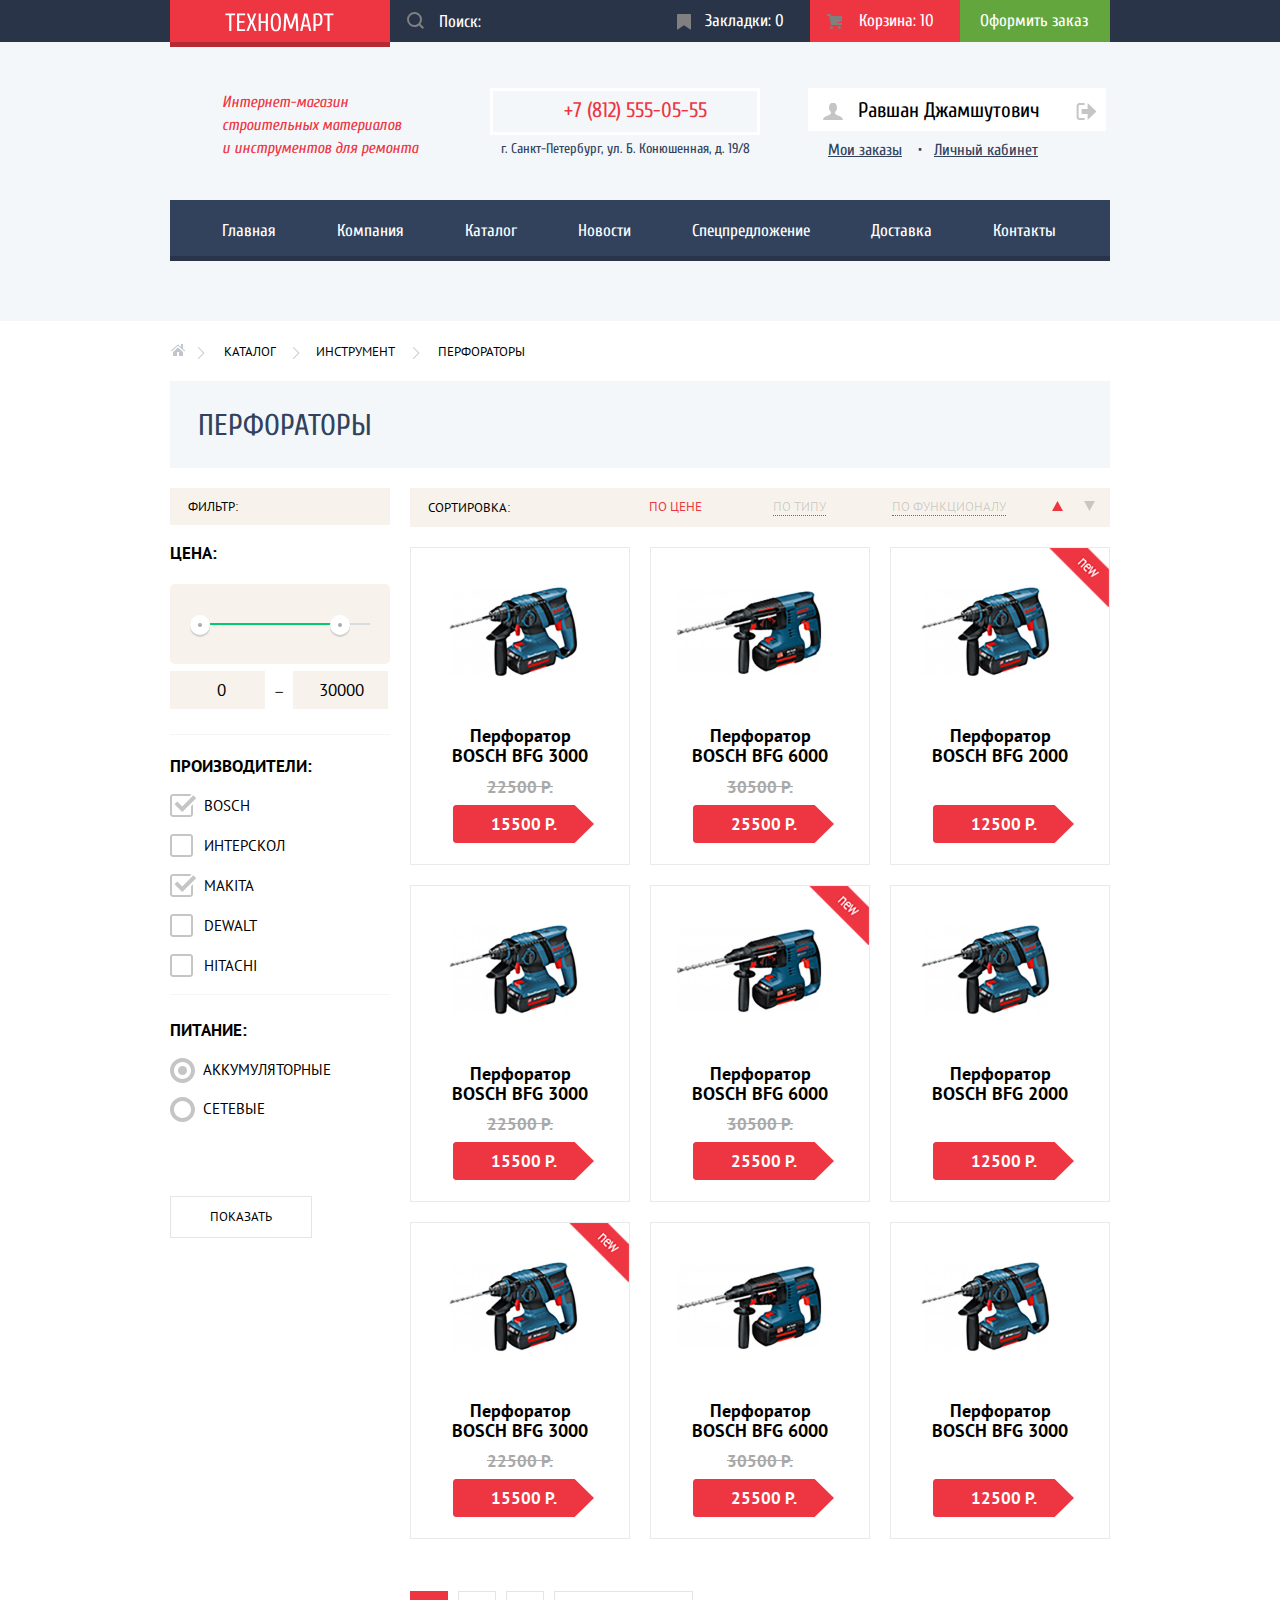
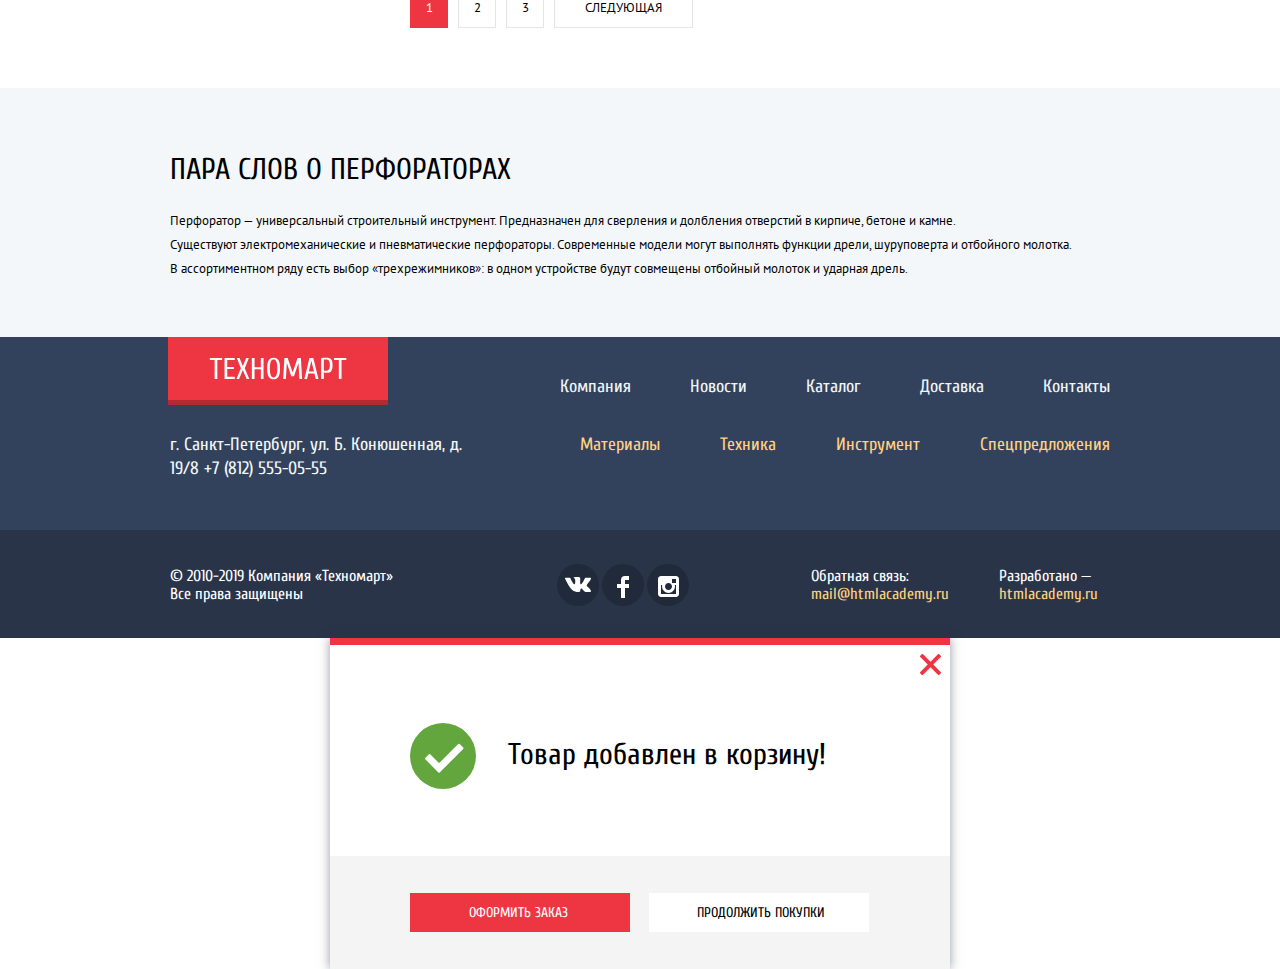
==== catalog.html @ 453bf3d9 "beautified pages" ====
<!DOCTYPE html>
<html lang="ru">
  <head>
    <meta charset="utf-8">
    <title>HTML Academy: Техномарт</title>
    <link href="https://fonts.googleapis.com/css?family=Cuprum:400,400i,700|PT+Sans:400,400i,700&display=swap&subset=cyrillic,cyrillic-ext" rel="stylesheet">
    <link href="css/normalize.css" rel="stylesheet">
    <link href="css/style.css" rel="stylesheet">
  </head>
  <body>
    <header>
      <nav class="page-header">
        <div class="header-menu">
          <div class="center header-menu-container">
            <a class="header-logo" href="#" aria-label="Логотип">
              <svg class="header-logo-svg" xmlns="http://www.w3.org/2000/svg" width="109" height="19">
                <path fill="#FFF" fill-rule="evenodd" d="M104.604 2.306v15.749h-2.136V2.306h-3.797V.557h9.73v1.749h-3.797zm-8.223 9.262a3.056 3.056 0 0 1-1.4 1.05c-.562.209-1.23.313-2.005.313-.364 0-.776-.025-1.234-.075a11.04 11.04 0 0 1-1.14-.175v5.374h-2.136V.806a10.751 10.751 0 0 1 1.816-.387c.609-.075 1.27-.113 1.982-.113.949 0 1.756.105 2.42.313.665.208 1.203.554 1.614 1.037.411.484.712 1.125.902 1.925.19.8.285 1.792.285 2.975 0 1.217-.091 2.233-.273 3.05-.182.817-.459 1.471-.831 1.962zm-1.21-7.262c-.119-.6-.305-1.075-.558-1.425a2.024 2.024 0 0 0-.961-.737c-.388-.142-.851-.213-1.388-.213h-1.662v9.25h1.662c.537 0 1-.071 1.388-.213.388-.141.708-.387.961-.737s.439-.825.558-1.425c.119-.6.178-1.35.178-2.25 0-.9-.059-1.65-.178-2.25zm-12.044 9.25H78.38l-1.067 4.499h-2.136L79.211.557h3.085l4.035 17.498h-2.136l-1.068-4.499zm-2.326-10.5h-.095l-1.969 8.75h4.034l-1.97-8.75zm-10.252 2h-.119l-3.441 10.749h-2.135L61.412 5.056h-.118l-.712 12.999h-2.136L59.395.557h2.61l3.869 11.999h.095L69.837.557h2.611l.949 17.498h-2.136l-.712-12.999zM54.601 16.43c-.443.684-.977 1.167-1.602 1.45-.625.283-1.341.425-2.147.425-.807 0-1.523-.142-2.148-.425-.626-.283-1.16-.766-1.602-1.45-.443-.683-.78-1.603-1.009-2.762-.229-1.158-.344-2.612-.344-4.362s.115-3.204.344-4.362c.229-1.158.566-2.079 1.009-2.763.442-.683.976-1.166 1.602-1.45.625-.283 1.341-.425 2.148-.425.806 0 1.522.142 2.147.425.625.284 1.159.767 1.602 1.45.443.684.779 1.605 1.009 2.763.229 1.158.344 2.612.344 4.362s-.115 3.204-.344 4.362c-.23 1.159-.566 2.079-1.009 2.762zM53.569 5.606c-.166-.966-.384-1.733-.653-2.3-.269-.566-.585-.958-.949-1.175a2.163 2.163 0 0 0-1.115-.325c-.38 0-.752.109-1.116.325-.364.217-.68.609-.949 1.175-.269.567-.487 1.334-.653 2.3-.166.967-.249 2.2-.249 3.7s.083 2.733.249 3.7c.166.966.384 1.733.653 2.299.269.567.585.959.949 1.175.364.217.736.325 1.116.325.379 0 .751-.108 1.115-.325.364-.216.68-.608.949-1.175.269-.566.487-1.333.653-2.299.166-.967.249-2.2.249-3.7s-.083-2.733-.249-3.7zm-12.804 4.45h-4.984v7.999h-2.135V.557h2.135v7.749h4.984V.557h2.136v17.498h-2.136v-7.999zm-11.272 7.999l-2.967-7.499-2.966 7.499h-2.136l3.56-8.999L21.78.557h2.136l2.61 6.999L29.137.557h2.136l-3.204 8.499 3.56 8.999h-2.136zM12.05.557h8.069v1.749h-5.933v5.75h5.221v1.75h-5.221v6.499h5.933v1.75H12.05V.557zM6.354 18.055H4.218V2.306H.421V.557h9.73v1.749H6.354v15.749z"/>
              </svg>
            </a>
            <form>
              <label class="search-icon">
              <input class="search-button" type="search" name="search" placeholder="Поиск:">
              </label>
              <input class="visually-hidden" type="submit" value="Найти">
            </form>
            <ul class="header-actions">
              <li class="favourites">
                <a class="favourites-title" href="#">Закладки: 0</a>
              </li>
              <li class="bin active-bin">
                <a class="bin-title" href="#">Корзина: 10</a>
              </li>
              <li class="order-link">
                <a class="order-link-title" href="#">Оформить заказ</a>
              </li>
            </ul>
          </div>
        </div>
        <div class="center contacts">
          <p class="intro-text">Интернет-магазин строительных материалов <br>и инструментов для ремонта</p>
          <p class="intro-address">
            <a class="intro-phone" href="tel:+78125550555">+7 (812) 555-05-55</a>г. Санкт-Петербург, ул. Б. Конюшенная, д. 19/8
          </p>
          <ul class="user-account in-account">
            <li>
              <a class="user-name" href="">Равшан Джамшутович</a>
            </li>
            <li class="my-data">
              <a class="my-orders" href="">Мои заказы</a>
              <span class="bullet">&#x2022;</span>
              <a class="my-account" href="">Личный кабинет</a>
            </li>
          </ul>
        </div>
        <ul class="main-nav center">
          <li class="main-link"><a class="main-link-a" href="index.html">Главная</a></li>
          <li class="main-link"><a class="main-link-a" href="">Компания</a></li>
          <li class="main-link"><a class="main-link-a" href="">Каталог</a></li>
          <li class="main-link"><a class="main-link-a" href="">Новости</a></li>
          <li class="main-link"><a class="main-link-a" href="">Спецпредложение</a></li>
          <li class="main-link"><a class="main-link-a" href="">Доставка</a></li>
          <li class="main-link"><a class="main-link-a" href="">Контакты</a></li>
        </ul>
      </nav>
    </header>
    <main>
      <div class="center">
        <ul class="breadcrumbs">
          <li class="home-page-link">
            <a class="visually-hidden" href="index.html">Home</a>
            <svg xmlns="http://www.w3.org/2000/svg" width="15" height="12" viewBox="0 0 15 12">
              <g fill="#C1C6CE">
                <path d="M3 8v4h4V8h2v4h4V8L8 3.516z"/>
                <path d="M14.831 6.365L13 4.751V0h-2v2.987L8.332.635c-.02-.017-.043-.023-.064-.037a.465.465 0 0 0-.08-.047.551.551 0 0 0-.095-.024C8.062.521 8.032.515 8 .515c-.031 0-.061.006-.092.012a.46.46 0 0 0-.095.025c-.028.011-.053.029-.08.046-.021.014-.045.02-.064.037l-6.498 5.73a.501.501 0 0 0 .33.875.497.497 0 0 0 .331-.125L8 1.677l6.169 5.438a.501.501 0 0 0 .662-.75z"/>
              </g>
            </svg>
          </li>
          <li class="catalog-page-link">
            <a class="breadcrumbs-item" href="">Каталог</a>
          </li>
          <li class="tools-page-link">
            <a class="breadcrumbs-item" href="#">Инструмент</a>
          </li>
          <li>
            <a class="breadcrumbs-item" href="#">Перфораторы</a>
          </li>
        </ul>
        <h1 class="catalog-header">Перфораторы</h1>
        <div class="catalog-page">
          <form class="filter-section">
            <h2 class="filter">Фильтр:</h2>
            <fieldset class="price-filter">
              <legend class="filter-title">Цена:</legend>
              <div class="range-controls">
                <div class="scale">
                  <div class="bar">
                    <div class="toggle toggle-min"></div>
                    <div class="toggle toggle-max"></div>
                  </div>
                </div>
              </div>
              <label class="visually-hidden" for="min-price">Минимальная цена</label>
              <input class="filter-min-price range-back" type="number" name="min-price" id="min-price" value="0">
              <span class="em-dash">&mdash;</span>
              <label class="visually-hidden" for="max-price">Максимальная цена</label>
              <input class="filter-max-price range-back" type="number" name="max-price" id="max-price" value="30000">
            </fieldset>
            <fieldset class="producers">
              <legend class="filter-title">Производители:</legend>
              <p>
                <input class="check-box" type="checkbox" name="Bosch" id="filter-Bosch" checked>
                <label class="check-box-label" for="filter-Bosch">Bosch</label>
              </p>
              <p>
                <input class="check-box" type="checkbox" name="Interskol" id="filter-Interskol">
                <label class="check-box-label" for="filter-Interskol">Интерскол</label>
              </p>
              <p>
                <input class="check-box" type="checkbox" name="Makita" id="filter-Makita" checked>
                <label class="check-box-label" for="filter-Makita">Makita</label>
              </p>
              <p>
                <input class="check-box" type="checkbox" name="Dewalt" id="filter-Dewalt">
                <label class="check-box-label" for="filter-Dewalt">Dewalt</label>
              </p>
              <p>
                <input class="check-box" type="checkbox" name="Hitachi" id="filter-Hitachi">
                <label class="check-box-label" for="filter-Hitachi">Hitachi</label>
              </p>
            </fieldset>
            <fieldset class="charge-type">
              <legend class="filter-title">Питание:</legend>
              <p>
                <input class="radio-button" type="radio" name="filter-list" value="battery" id="filter-battery" checked>
                <label class="radio-button-label" for="filter-battery">Аккумуляторные</label>
              </p>
              <p>
                <input class="radio-button" type="radio" name="filter-list" value="net" id="filter-net">
                <label class="radio-button-label" for="filter-net">Сетевые</label>
              </p>
            </fieldset>
            <input class="show-button filter" type="button" name="filter-show-button" id="filter-show-button" value="Показать">
          </form>
          <section>
            <h2 class="visually-hidden">Каталог товаров</h2>
            <div class="sorting">
              <p class="sorting-title">Сортировка:</p>
              <ul class="sorting-list">
                <li class="sorting-list-item">
                  <a class="sort-item sort-border active" href="#">по цене</a>
                </li>
                <li class="sorting-list-item">
                  <a class="sort-item sort-border" href="#">по типу</a>
                </li>
                <li class="sorting-list-item">
                  <a class="sort-item sort-border" href="#">по функционалу</a>
                </li>
              </ul>
              <ul class="sorting-icons">
                <li class="sorting-list-icon">
                  <a href="#">
                    <svg class="sort-item active" xmlns="http://www.w3.org/2000/svg" width="11" height="10" viewBox="0 0 11 10">
                      <path d="M5.5 0L0 10h11z"/>
                    </svg>
                  </a>
                </li>
                <li class="sorting-list-icon">
                  <a href="#">
                    <svg class="sort-item" xmlns="http://www.w3.org/2000/svg" width="11" height="10" viewBox="0 0 11 10">
                      <path d="M5.5 10L0 0h11"/>
                    </svg>
                  </a>
                </li>
              </ul>
            </div>
            <ul class="items items-catalog">
              <li class="list-item">
                <img src="img/bosch-3000.jpg" width="218" height="170" alt="Перфоратор Bosch BFG 3000">
                <h3>
                  <a class="item-title" href="#">Перфоратор BOSCH BFG 3000</a>
                </h3>
                <p class="discount">22500 Р.</p>
                <p class="normal-price">15500 Р.</p>
                <ul class="action-list">
                  <li class="action-buy"><a href="#">Купить</a></li>
                  <li class="action-fav"><a href="#">В закладки</a></li>
                </ul>
              </li>
              <li class="list-item">
                <img src="img/bosch-6000.jpg" width="218" height="170" alt="Перфоратор Bosch BFG 6000">
                <h3>
                  <a class="item-title" href="#">Перфоратор BOSCH BFG 6000</a>
                </h3>
                <p class="discount">30500 Р.</p>
                <p class="normal-price">25500 Р.</p>
                <ul class="action-list">
                  <li class="action-buy"><a href="#">Купить</a></li>
                  <li class="action-fav"><a href="#">В закладки</a></li>
                </ul>
              </li>
              <li class="list-item">
                <img src="img/bosch-2000.jpg" width="218" height="170" alt="Перфоратор Bosch BFG 2000">
                <img class="icon-new" src="img/new-flag.png" width="60" height="59" alt="Новое">
                <h3>
                  <a class="item-title" href="#">Перфоратор BOSCH BFG 2000</a>
                </h3>
                <p class="normal-price">12500 Р.</p>
                <ul class="action-list">
                  <li class="action-buy"><a href="#">Купить</a></li>
                  <li class="action-fav"><a href="#">В закладки</a></li>
                </ul>
              </li>
              <li class="list-item">
                <img src="img/bosch-3000.jpg" width="218" height="170" alt="Перфоратор Bosch BFG 3000">
                <h3>
                  <a class="item-title" href="#">Перфоратор BOSCH BFG 3000</a>
                </h3>
                <p class="discount">22500 Р.</p>
                <p class="normal-price">15500 Р.</p>
                <ul class="action-list">
                  <li class="action-buy"><a href="#">Купить</a></li>
                  <li class="action-fav"><a href="#">В закладки</a></li>
                </ul>
              </li>
              <li class="list-item">
                <img src="img/bosch-6000.jpg" width="218" height="170" alt="Перфоратор Bosch BFG 6000">
                <h3>
                  <a class="item-title" href="#">Перфоратор BOSCH BFG 6000</a>
                </h3>
                <img class="icon-new" src="img/new-flag.png" width="60" height="59" alt="Новое">
                <p class="discount">30500 Р.</p>
                <p class="normal-price">25500 Р.</p>
                <ul class="action-list">
                  <li class="action-buy"><a href="#">Купить</a></li>
                  <li class="action-fav"><a href="#">В закладки</a></li>
                </ul>
              </li>
              <li class="list-item">
                <img src="img/bosch-2000.jpg" width="218" height="170" alt="Перфоратор Bosch BFG 2000">
                <h3>
                  <a class="item-title" href="#">Перфоратор BOSCH BFG 2000</a>
                </h3>
                <p class="normal-price">12500 Р.</p>
                <ul class="action-list">
                  <li class="action-buy"><a href="#">Купить</a></li>
                  <li class="action-fav"><a href="#">В закладки</a></li>
                </ul>
              </li>
              <li class="list-item">
                <img src="img/bosch-3000.jpg" width="218" height="170" alt="Перфоратор Bosch BFG 3000">
                <h3>
                  <a class="item-title" href="#">Перфоратор BOSCH BFG 3000</a>
                </h3>
                <img class="icon-new" src="img/new-flag.png" width="60" height="59" alt="Новое">
                <p class="discount">22500 Р.</p>
                <p class="normal-price">15500 Р.</p>
                <ul class="action-list">
                  <li class="action-buy"><a href="#">Купить</a></li>
                  <li class="action-fav"><a href="#">В закладки</a></li>
                </ul>
              </li>
              <li class="list-item">
                <img src="img/bosch-6000.jpg" width="218" height="170" alt="Перфоратор Bosch BFG 6000">
                <h3>
                  <a class="item-title" href="#">Перфоратор BOSCH BFG 6000</a>
                </h3>
                <p class="discount">30500 Р.</p>
                <p class="normal-price">25500 Р.</p>
                <ul class="action-list">
                  <li class="action-buy"><a href="#">Купить</a></li>
                  <li class="action-fav"><a href="#">В закладки</a></li>
                </ul>
              </li>
              <li class="list-item">
                <img src="img/bosch-2000.jpg" width="218" height="170" alt="Перфоратор Bosch BFG 2000">
                <h3>
                  <a class="item-title" href="#">Перфоратор BOSCH BFG 3000</a>
                </h3>
                <p class="normal-price">12500 Р.</p>
                <ul class="action-list">
                  <li class="action-buy"><a href="#">Купить</a></li>
                  <li class="action-fav"><a href="#">В закладки</a></li>
                </ul>
              </li>
            </ul>
            <ul class="page-list">
              <li>
                <a class="page-item page-currently-open" href="">1</a>
              </li>
              <li>
                <a class="page-item" href="">2</a>
              </li>
              <li>
                <a class="page-item" href="">3</a>
              </li>
              <li>
                <a class="page-item next-item" href="">Следующая</a>
              </li>
            </ul>
          </section>
        </div>
      </div>
      <section class="about-tool-section">
        <h2 class="about-tool-title center">Пара слов о перфораторах</h2>
        <p class="about-tool-descr center">Перфоратор — универсальный строительный инструмент. Предназначен для сверления и долбления отверстий в кирпиче, бетоне и камне.</p>
        <p class="about-tool-descr center">Существуют электромеханические и пневматические перфораторы. Современные модели могут выполнять функции дрели, шуруповерта и отбойного молотка.</p>
        <p class="about-tool-descr center">В ассортиментном ряду есть выбор «трехрежимников»: в одном устройстве будут совмещены отбойный молоток и ударная дрель.</p>
      </section>
    </main>
    <footer class="footer-section">
      <div class="center footer-first">
        <a class="footer-logo" href="#" aria-label="Логотип">
          <svg class="footer-logo-svg" xmlns="http://www.w3.org/2000/svg" width="138" height="23">
            <path fill="#FFF" fill-rule="evenodd" d="M132.538 3.057v18.9h-2.7v-18.9h-4.8v-2.1h12.3v2.1h-4.8zm-10.395 11.115c-.47.59-1.06 1.01-1.77 1.26s-1.555.375-2.535.375c-.46 0-.98-.03-1.56-.09-.58-.06-1.06-.13-1.44-.21v6.45h-2.7v-20.7c.76-.22 1.525-.375 2.295-.465.77-.09 1.605-.135 2.505-.135 1.2 0 2.22.125 3.06.375.84.25 1.52.665 2.04 1.245.52.58.9 1.35 1.14 2.31.24.96.36 2.15.36 3.57 0 1.46-.115 2.68-.345 3.66-.23.98-.58 1.765-1.05 2.355zm-1.53-8.715c-.15-.72-.385-1.29-.705-1.71a2.55 2.55 0 0 0-1.215-.885c-.49-.17-1.075-.255-1.755-.255h-2.1v11.1h2.1c.68 0 1.265-.085 1.755-.255a2.55 2.55 0 0 0 1.215-.885c.32-.42.555-.99.705-1.71.15-.72.225-1.62.225-2.7s-.075-1.98-.225-2.7zm-15.225 11.1h-6l-1.35 5.4h-2.7l5.1-21h3.9l5.1 21h-2.7l-1.35-5.4zm-2.94-12.6h-.12l-2.49 10.5h5.1l-2.49-10.5zm-12.96 2.4h-.149l-4.351 12.9h-2.699l-4.351-12.9h-.15l-.9 15.6h-2.7l1.2-21h3.3l4.89 14.4h.12l4.89-14.4h3.301l1.199 21h-2.7l-.9-15.6zm-20.16 13.65c-.56.82-1.235 1.4-2.024 1.74-.791.34-1.696.51-2.716.51-1.019 0-1.925-.17-2.715-.51-.79-.34-1.465-.92-2.025-1.74-.56-.82-.985-1.925-1.275-3.315-.29-1.39-.435-3.135-.435-5.235 0-2.1.145-3.845.435-5.235.29-1.39.715-2.495 1.275-3.315.56-.82 1.235-1.4 2.025-1.74.79-.34 1.696-.51 2.715-.51 1.02 0 1.925.17 2.716.51.789.34 1.464.92 2.024 1.74s.985 1.925 1.275 3.315c.29 1.39.436 3.135.436 5.235 0 2.1-.146 3.845-.436 5.235-.29 1.39-.715 2.495-1.275 3.315zm-1.304-12.99c-.211-1.16-.486-2.08-.826-2.76-.34-.68-.74-1.15-1.2-1.41-.46-.26-.93-.39-1.41-.39-.479 0-.95.13-1.409.39-.461.26-.861.73-1.201 1.41-.34.68-.614 1.6-.825 2.76-.21 1.16-.314 2.64-.314 4.44 0 1.8.104 3.28.314 4.44.211 1.16.485 2.08.825 2.76.34.68.74 1.15 1.201 1.41.459.26.93.39 1.409.39.48 0 .95-.13 1.41-.39.46-.26.86-.73 1.2-1.41.34-.68.615-1.6.826-2.76.21-1.16.314-2.64.314-4.44 0-1.8-.104-3.28-.314-4.44zm-16.185 5.34h-6.301v9.6h-2.699v-21h2.699v9.3h6.301v-9.3h2.699v21h-2.699v-9.6zm-14.25 9.6l-3.75-9-3.75 9h-2.7l4.5-10.8-4.05-10.2h2.7l3.3 8.4 3.3-8.4h2.7l-4.05 10.2 4.5 10.8h-2.7zm-22.05-21h10.2v2.1h-7.5v6.9h6.6v2.1h-6.6v7.8h7.5v2.1h-10.2v-21zm-7.2 21h-2.7v-18.9h-4.8v-2.1h12.3v2.1h-4.8v18.9z"/>
          </svg>
        </a>
        <ul class="footer-menu">
          <li class="footer-menu-item"><a class="menu-item-link" href="">Компания</a></li>
          <li class="footer-menu-item"><a class="menu-item-link" href="">Новости</a></li>
          <li class="footer-menu-item"><a class="menu-item-link" href="">Каталог</a></li>
          <li class="footer-menu-item"><a class="menu-item-link" href="">Доставка</a></li>
          <li class="footer-menu-item"><a class="menu-item-link" href="">Контакты</a></li>
        </ul>
      </div>
      <div class="center footer-second">
        <p class="footer-contact">г. Санкт-Петербург, ул. Б. Конюшенная, д. 19/8
          <a class="phone-link" href="tel:+78125550555">+7 (812) 555-05-55</a>
        </p>
        <ul class="footer-submenu">
          <li class="footer-submenu-item"><a class="submenu-item-link" href="">Материалы</a></li>
          <li class="footer-submenu-item"><a class="submenu-item-link" href="">Техника</a></li>
          <li class="footer-submenu-item"><a class="submenu-item-link" href="">Инструмент</a></li>
          <li class="footer-submenu-item"><a class="submenu-item-link" href="">Спецпредложения</a></li>
        </ul>
      </div>
      <div class="footer-bottom">
        <div class="center footer-third">
          <p class="copyright">&copy; 2010-2019 Компания &laquo;Техномарт&raquo; Все права защищены</p>
          <ul class="social-list">
            <li class="logo-back">
              <a class="social-link" href="#">
                <span class="visually-hidden">ВКонтакте</span>
                <svg xmlns="http://www.w3.org/2000/svg" width="26" height="15" viewBox="0 0 26 15">
                  <path fill="#FFF" d="M16.138 11.51c.956-.309 2.18 2.04 3.483 2.939.978.681 1.727.534 1.727.534l3.473-.05s1.815-.112.957-1.554c-.071-.12-.503-1.069-2.585-3.022-2.177-2.043-1.882-1.712.739-5.244 1.597-2.153 2.236-3.468 2.036-4.028-.192-.539-1.365-.399-1.365-.399L20.69.713c-.381.001-.704.119-.851.515-.003.004-.621 1.666-1.445 3.079-1.741 2.989-2.436 3.148-2.724 2.961-.661-.433-.494-1.737-.494-2.664 0-2.897.432-4.105-.846-4.417-.427-.104-.739-.172-1.828-.182-1.392-.021-2.574 0-3.244.329-.445.223-.786.712-.579.74.26.035.843.16 1.155.586.401.552.389 1.789.389 1.789s.229 3.411-.54 3.834c-.528.29-1.25-.302-2.803-3.016-.793-1.388-1.392-2.922-1.392-2.922s-.116-.285-.326-.441c-.25-.185-.6-.244-.6-.244L.848.684S.29.7.085.946c-.182.218-.015.668-.015.668s2.909 6.881 6.203 10.347c3.02 3.182 6.452 2.971 6.452 2.971h1.555s.469-.054.709-.312c.224-.24.214-.691.214-.691s-.031-2.109.935-2.419z"/>
                </svg>
              </a>
            </li>
            <li class="logo-back">
              <a class="social-link" href="#">
                <span class="visually-hidden">Facebook</span>
                <svg xmlns="http://www.w3.org/2000/svg" width="12" height="22" viewBox="0 0 12 22">
                  <path fill="#FFF" d="M12 4V0H8a4 4 0 0 0-4 4v4H0v4h4v10h4V12h4V8H8V4h4z"/>
                </svg>
              </a>
            </li>
            <li class="logo-back">
              <a class="social-link" href="#">
                <span class="visually-hidden">Instagram</span>
                <svg xmlns="http://www.w3.org/2000/svg" width="21" height="21" viewBox="0 0 21 21">
                  <path fill="#FFF" d="M18 0H3C1.35 0 0 1.35 0 3v15c0 1.65 1.35 3 3 3h15c1.65 0 3-1.35 3-3V3c0-1.65-1.35-3-3-3zm-7.5 7c1.93 0 3.5 1.57 3.5 3.5S12.43 14 10.5 14 7 12.43 7 10.5 8.57 7 10.5 7zM18 18H3V9h1.181A6.504 6.504 0 0 0 4 10.5a6.5 6.5 0 1 0 13 0 6.45 6.45 0 0 0-.181-1.5H18v9zm0-11h-4V3h4v4z"/>
                </svg>
              </a>
            </li>
          </ul>
          <p class="footer-bottom-contact">Обратная связь:
            <a class="footer-bottom-link" href="mailto:mail@htmlacademy.ru">mail@htmlacademy.ru</a>
          </p>
          <p class="footer-bottom-dev">Разработано &mdash;
            <a class="footer-bottom-link" href="https://htmlacademy.ru/intensive/htmlcss">htmlacademy.ru</a>
          </p>
        </div>
      </div>
    </footer>
    <form class="added-cart-form center">
      <svg class="close-button" xmlns="http://www.w3.org/2000/svg" width="21" height="21" viewBox="0 0 21 21">
        <path fill="#ee3643" d="M13.273 10.5l7.422-7.422a1.003 1.003 0 0 0 0-1.414L19.336.305a1.003 1.003 0 0 0-1.414 0L10.5 7.727 3.078.305a1.003 1.003 0 0 0-1.414 0L.305 1.664a1.003 1.003 0 0 0 0 1.414L7.727 10.5.306 17.922a1.003 1.003 0 0 0 0 1.414l1.359 1.359a1.003 1.003 0 0 0 1.414 0l7.422-7.422 7.422 7.422a1.003 1.003 0 0 0 1.414 0l1.359-1.359a1.003 1.003 0 0 0 0-1.414z"/>
      </svg>
      <div class="contact-form-top">
        <p class="cart-form-title">Товар добавлен в корзину!</p>
      </div>
      <div class="button-back">
        <a class="make-order-button" href="#">Оформить заказ</a>
        <a class="continue-shopping-button" href="#">Продолжить покупки</a>
      </div>
    </form>
  </body>
</html>
---- css/style.css ----
body {
  margin: 0 auto;
  padding: 0;
  font-family: "Cuprum", "Arial", sans-serif;
  font-style: normal;
  font-size: 13px;
  line-height: 24px;
  font-weight: 400;
  color: #000000;
  background-color: #ffffff;
  position: relative;
}
.visually-hidden {
  position: absolute;
  clip: rect(0 0 0 0);
  width: 1px;
  height: 1px;
  margin: -1px;
}
.items,
.action-list,
.brand-list,
.shipment-list,
.sorting-list,
.sorting-icons,
.page-list,
.footer-menu,
.footer-submenu,
.breadcrumbs,
.header-actions,
.main-nav,
.sliders {
  list-style: none;
  padding: 0;
  margin: 0;
}
.center {
  width: 940px;
  margin: 0 auto;
}
/* Header of the page: Line 1*/
.page-header {
  background-color: #f4f7f9;
  padding-bottom: 60px;
}
.header-logo,
.footer-logo {
  background-color: #ee3643;
}
.header-logo {
  box-sizing: border-box;
  width: 220px;
  height: 47px;
  box-shadow: inset 0 -5px 0 0 rgba(0, 0, 0, 0.24);
  text-align: center;
}
.header-logo:hover {
  background-color: #ca2c37;
}
.header-logo:active {
  background-color: #ba2732;
}
.header-menu {
  background-color: #293449;
}
.header-menu-container {
  display: flex;
  padding: 0;
  height: 42px;
  font-size: 17px;
  font-weight: normal;
  line-height: 18px;
  color: #ffffff;
  text-align: left;
  list-style: none;
}
.header-logo-svg {
  margin: 13px 56px 15px 55px;
}
.header-actions {
  display: flex;
}
.header-actions .favourites-title,
.header-actions .bin-title,
.header-actions .order-link-title {
  text-decoration: none;
}
.header-actions .favourites,
.header-actions .bin,
.header-actions .order-link {
  width: 150px;
}
.search-button {
  box-sizing: border-box;
  margin: 0;
  width: 270px;
  height: 42px;
  background-color: #293449;
  color: #ffffff;
  border: none;
}
.search-button::placeholder {
  color: #ffffff;
  line-height: 18px;
  padding-left: 47px;
}
.search-icon {
  position: relative;
}
.search-icon:before {
  content: "";
  position: absolute;
  left: 17px;
  top: 0;
  bottom: 0;
  width: 17px;
  height: 17px;
  background: url('data:image/svg+xml,%3Csvg xmlns="http://www.w3.org/2000/svg" width="17" height="17" viewBox="0 0 17 17" %3E%3Cpath fill="grey" d="M17 15.586l-3.542-3.542A7.465 7.465 0 0 0 15 7.5 7.5 7.5 0 1 0 7.5 15c1.71 0 3.282-.579 4.544-1.542L15.586 17 17 15.586zM2 7.5C2 4.467 4.467 2 7.5 2 10.532 2 13 4.467 13 7.5c0 3.032-2.468 5.5-5.5 5.5A5.506 5.506 0 0 1 2 7.5z"%3E%3C/path%3E%3C/svg%3E') center / contain no-repeat;
}
.search-icon:hover::before {
  background: url('data:image/svg+xml,%3Csvg xmlns="http://www.w3.org/2000/svg" width="17" height="17" viewBox="0 0 17 17" %3E%3Cpath fill="white" d="M17 15.586l-3.542-3.542A7.465 7.465 0 0 0 15 7.5 7.5 7.5 0 1 0 7.5 15c1.71 0 3.282-.579 4.544-1.542L15.586 17 17 15.586zM2 7.5C2 4.467 4.467 2 7.5 2 10.532 2 13 4.467 13 7.5c0 3.032-2.468 5.5-5.5 5.5A5.506 5.506 0 0 1 2 7.5z"%3E%3C/path%3E%3C/svg%3E') center / contain no-repeat;
}
.search-icon:focus-within::before {
  background: url('data:image/svg+xml,%3Csvg xmlns="http://www.w3.org/2000/svg" width="17" height="17" viewBox="0 0 17 17" %3E%3Cpath fill="red" d="M17 15.586l-3.542-3.542A7.465 7.465 0 0 0 15 7.5 7.5 7.5 0 1 0 7.5 15c1.71 0 3.282-.579 4.544-1.542L15.586 17 17 15.586zM2 7.5C2 4.467 4.467 2 7.5 2 10.532 2 13 4.467 13 7.5c0 3.032-2.468 5.5-5.5 5.5A5.506 5.506 0 0 1 2 7.5z"%3E%3C/path%3E%3C/svg%3E') center / contain no-repeat;
}
.search-button:hover {
  background-color: #212a3a;
}
.search-button:focus {
  background-color: #ffffff;
  color: #000000;
  padding-left: 49px;
}
.favourites,
.bin {
  box-sizing: border-box;
  vertical-align: middle;
  text-align: left;
  padding-left: 17px;
  padding-top: 12px;
  padding-bottom: 14px;
  background-color: #293449;
}
.favourites-title,
.bin-title {
  color: #ffffff;
  text-align: left;
}
.favourites:before {
  display: inline-block;
  content: "";
  vertical-align: middle;
  width: 14px;
  height: 16px;
  margin-right: 10px;
  background-image: url('data:image/svg+xml,%3Csvg xmlns="http://www.w3.org/2000/svg" width="14" height="16" viewBox="0 0 14 16"%3E%3Cpath fill="grey" d="M14 15c0 .55-.368.741-.818.426l-5.363-3.765c-.45-.315-1.187-.315-1.637 0L.818 15.426C.368 15.741 0 15.55 0 15V1c0-.55.45-1 1-1h12c.55 0 1 .45 1 1v14z"/%3E%3C/svg%3E%0A');
  background-repeat: no-repeat;
  background-position: center;
}
.favourites:hover:before {
  background-image: url('data:image/svg+xml,%3Csvg xmlns="http://www.w3.org/2000/svg" width="14" height="16" viewBox="0 0 14 16"%3E%3Cpath fill="white" d="M14 15c0 .55-.368.741-.818.426l-5.363-3.765c-.45-.315-1.187-.315-1.637 0L.818 15.426C.368 15.741 0 15.55 0 15V1c0-.55.45-1 1-1h12c.55 0 1 .45 1 1v14z"/%3E%3C/svg%3E%0A');
  background-repeat: no-repeat;
  background-position: center;
}
.favourites:active:before {
  background-image: url('data:image/svg+xml,%3Csvg xmlns="http://www.w3.org/2000/svg" width="14" height="16" viewBox="0 0 14 16"%3E%3Cpath fill="white" opacity="0.5" d="M14 15c0 .55-.368.741-.818.426l-5.363-3.765c-.45-.315-1.187-.315-1.637 0L.818 15.426C.368 15.741 0 15.55 0 15V1c0-.55.45-1 1-1h12c.55 0 1 .45 1 1v14z"/%3E%3C/svg%3E%0A');
  background-repeat: no-repeat;
  background-position: center;
}
.bin:before {
  display: inline-block;
  content: "";
  vertical-align: middle;
  width: 15px;
  height: 15px;
  margin-right: 13px;
  background-image: url('data:image/svg+xml,%3Csvg xmlns="http://www.w3.org/2000/svg" width="15" height="15" viewBox="0 0 15 15" fill="grey"%3E%3Ccircle cx="4.5" cy="13.5" r="1.5"/%3E%3Ccircle cx="12.5" cy="13.5" r="1.5"/%3E%3Cpath d="M15 2H4.07l-.422-2H0v2h2.031l1.985 9H15V9H9.441L15 6.951z"/%3E%3C/svg%3E%0A');
  background-repeat: no-repeat;
  background-position: center;
}
.bin:hover:before {
  background-image: url('data:image/svg+xml,%3Csvg xmlns="http://www.w3.org/2000/svg" width="15" height="15" viewBox="0 0 15 15" fill="white"%3E%3Ccircle cx="4.5" cy="13.5" r="1.5"/%3E%3Ccircle cx="12.5" cy="13.5" r="1.5"/%3E%3Cpath d="M15 2H4.07l-.422-2H0v2h2.031l1.985 9H15V9H9.441L15 6.951z"/%3E%3C/svg%3E%0A');
  background-repeat: no-repeat;
  background-position: center;
}
.bin:active:before {
  background-image: url('data:image/svg+xml,%3Csvg xmlns="http://www.w3.org/2000/svg" width="15" height="15" viewBox="0 0 15 15" fill="white" opacity="0.5"%3E%3Ccircle cx="4.5" cy="13.5" r="1.5"/%3E%3Ccircle cx="12.5" cy="13.5" r="1.5"/%3E%3Cpath d="M15 2H4.07l-.422-2H0v2h2.031l1.985 9H15V9H9.441L15 6.951z"/%3E%3C/svg%3E%0A');
  background-repeat: no-repeat;
  background-position: center;
}
.favourites:hover,
.bin:hover {
  background-color: #212a3a;
}
.favourites:active,
.bin:active {
  background-color: #212a3a;
}
.favourites-title:active,
.bin-title:active {
  color: rgba(255, 255, 255, 0.6);
}
.active-bin {
  background-color: #ee3643;
}
.order-link {
  box-sizing: border-box;
  vertical-align: middle;
  text-align: center;
  padding: 12px 22px 14px 20px;
  background-color: #63a63e;
}
.order-link:hover {
  background-color: #5fbb2d;
}
.order-link:active {
  background-color: #518534;
  color: rgba(255, 255, 255, 0.5);
}
.order-link-title {
  color: #ffffff;
}
.order-link-title:active {
  color: #ffffff;
  opacity: 0.5;
}
/* Header of the page: Line 2*/
.contacts {
  display: flex;
  margin-top: 46px;
  margin-bottom: 24px;
}
.intro-text {
  display: inline-block;
  width: 200px;
  font-size: 16px;
  font-weight: normal;
  line-height: 23px;
  color: #ee3643;
  font-style: italic;
  text-align: left;
  margin-top: 3px;
  margin-right: 68px;
  margin-left: 52px;
}
.intro-address {
  font-size: 14px;
  font-weight: normal;
  line-height: 24px;
  color: #32425c;
  text-align: center;
  margin-top: 0px;
}
.intro-phone {
  display: block;
  width: 270px;
  font-size: 21px;
  font-weight: normal;
  line-height: 21px;
  color: #ee3643;
  text-align: left;
  text-decoration: none;
  border: 3px solid #ffffff;
  -moz-box-sizing: border-box;
  -webkit-box-sizing: border-box;
  box-sizing: border-box;
  padding: 9px 42px 11px 12px;
  margin-bottom: 2px;
}
.intro-phone::before {
  display: inline-block;
  content: "";
  vertical-align: middle;
  width: 19px;
  height: 19px;
  margin-right: 40px;
  background-repeat: no-repeat;
  background-position: center;
}
.user-account {
  display: flex;
  flex-wrap: wrap;
  justify-content: flex-end;
  list-style: none;
  padding: 0;
  margin: 0;
}
.sign-in,
.sign-up,
.user-name {
  display: inline-block;
  font-size: 21px;
  font-weight: normal;
  line-height: 21px;
  text-align: left;
  text-decoration: none;
  background-color: #ffffff;
  color: #000000;
  list-style: none;
  padding-top: 12px;
  padding-bottom: 10px;
}
.sign-in {
  padding-right: 27px;
  padding-left: 14px;
  margin-right: 7px;
  margin-left: 68px;
}
.sign-in::before {
  display: inline-block;
  content: "";
  vertical-align: middle;
  width: 20px;
  height: 17px;
  margin-right: 14px;
  background-image: url("../img/icon-login.svg");
  background-repeat: no-repeat;
  background-position: center;
}
.sign-up {
  padding-right: 25px;
  padding-left: 25px;
}
.sign-in:hover,
.sign-up:hover {
  color: #ee3643;
}
.sign-in:hover::before {
  background-image: url("../img/icon-login-2.svg");
 ;
}
.sign-in:active,
.sign-up:active {
  color: rgba(0, 0, 0, 0.3);
}
.in-account {
  display: inline-block;
}
.user-name {
  margin-left: 48px;
  margin-bottom: 8px;
}
.user-name::before {
  display: inline-block;
  content: "";
  vertical-align: middle;
  width: 20px;
  height: 17px;
  margin-right: 15px;
  margin-left: 15px;
  background-image: url("../img/icon-user.svg");
  background-repeat: no-repeat;
  background-position: center;
}
.user-name::after {
  display: inline-block;
  content: "";
  vertical-align: middle;
  width: 20px;
  height: 17px;
  margin-right: 10px;
  margin-left: 36px;
  background-image: url("../img/icon-logout.svg");
  background-repeat: no-repeat;
  background-position: center;
}
.user-name:hover {
  color: #000000;
}
.user-name:active {
  color: rgba(0, 0, 0, 0.3);
}
.user-name:hover::after {
  background-image: url("../img/icon-logout-2.svg");
}
.user-name:hover::before {
  background-image: url("../img/icon-user-2.svg");
}
.user-name:active::after {
  background-image: url("../img/icon-logout.svg");
}
.user-name:active::before {
  background-image: url("../img/icon-user.svg");
}
.my-orders,
.my-account,
.bullet {
  font-weight: normal;
  font-size: 16px;
  line-height: 18px;
  color: #32425c;
}
.bullet {
  margin-right: 9px;
  margin-left: 13px;
}
.my-orders {
  margin-left: 68px;
}
/* Header of the page: Line 3*/
.main-nav {
  display: -webkit-box;
  display: -ms-flexbox;
  display: flex;
  font-size: 17px;
  font-weight: normal;
  line-height: 17px;
  color: #ffffff;
  background-color: #32425c;
  box-shadow: inset 0 -5px 0 0 #293449;
  list-style: none;
}
.main-link {
  text-align: center;
  padding: 22px 31px 22px 30px;
}
.main-nav .main-link:first-of-type {
  padding-left: 52px;
}
.main-nav .main-link:last-of-type {
  padding-right: 50px;
}
.main-link .main-link-a {
  letter-spacing: normal;
  text-decoration: none;
  color: #ffffff;
}
.main-link:hover {
  background-color: #293449;
}
.main-link:active {
  background-color: #1d2739;
  color:rgba(255, 255, 255, 0.5);
}
/* Body of the page */
/* Section with cards and slider */
.cards {
  display: flex;
  justify-content: flex-start;
  color: #ffffff;
  text-align: left;
  font-weight: normal;
  list-style: none;
  flex-wrap: wrap;
  padding: 0;
  margin: 0 auto;
  margin-top: 59px;
  margin-bottom: 53px;
}
.cards-materials {
  width: 300px;
  margin-right: 20px;
  margin-bottom: 20px;
  background-color: #ffbf47;
  background-image: url(../img/can-icon.svg);
  background-repeat: no-repeat;
  background-position-x: 213px;
  background-position-y: 31px;
  position: relative;
}
.icon-new {
  position: absolute;
  top: 0;
  right: 0;
  z-index: 1;
}
.cards-tools {
  width: 300px;
  margin-right: 20px;
  margin-bottom: 20px;
  background-color: #3bbce3;
  background-image: url(../img/drill-icon.svg);
  background-repeat: no-repeat;
  background-position-x: 196px;
  background-position-y: 33px;
}
.cards-equip {
  width: 300px;
  margin-bottom: 20px;
  background-color: #dc91d8;
  background-image: url(../img/truck-icon.svg);
  background-repeat: no-repeat;
  background-position-x: 191px;
  background-position-y: 31px;
}
.cards-discounts {
  width: 300px;
  margin-bottom: 20px;
  background-color: #8ed78f;
  background-image: url(../img/big-cart-icon.svg);
  background-repeat: no-repeat;
  background-position-x: 196px;
  background-position-y: 26px;
}
.cards-delivery {
  width: 300px;
  background-color: #ffc047;
  background-image: url(../img/deivery-icon.svg);
  background-repeat: no-repeat;
  background-position-x: 191px;
  background-position-y: 32px;
}
.cards-link {
  background-color:rgba(0, 0, 0, 0.1);
}
.cards-link:hover {
  background-color:rgba(0, 0, 0, 0.2);
}
.cards-link:active {
  background-color:rgba(0, 0, 0, 0.3);
}
.cards-title {
  font-size: 24px;
  line-height: 30px;
  font-weight: bold;
  margin-left: 23px;
  margin-top: 20px;
  margin-bottom: 14px;
}
.cards-subtitle {
  display: inline-block;
  box-sizing: border-box;
  width: 135px;
  text-align: center;
  vertical-align: middle;
  margin-left: 25px;
  margin-bottom: 23px;
  padding-top: 10px;
  padding-bottom: 9px;
}
.cards-subtitle,
.pop-subtitle {
  font-size: 14px;
  line-height: 18px;
  text-decoration: none;
  color: #ffffff;
  text-transform: uppercase;
  text-align: center;
}
.sliders,
.vertical-cards {
  margin: 0;
  padding:0;
}
.vertical-cards {
  display: flex;
  flex-flow: column;
}
.slider-card {
  position: relative;
  list-style: none;
  width: 620px;
  padding: 0;
  margin: 0;
  margin-right: 20px;
}
.prev {
  position: absolute;
  top: 114px;
  left: 25px;
  bottom: 120px;
  z-index: 2;
}
.next {
  position: absolute;
  top: 114px;
  right: 20px;
  bottom: 120px;
  z-index: 2;
}
.sliders {
  margin-right: 20px;
  position: relative;
}
.drill-background {
  position: absolute;
  top: 0;
  box-sizing: border-box;
  width: 620px;
  height: 266px;
  background-image: url("../img/slider1.jpg");
  background-repeat: no-repeat;
  background-size: 620px 266px, cover;
}
.hammer-background {
  position: absolute;
  top: 0;
  box-sizing: border-box;
  width: 620px;
  height: 266px;
  background-image: url("../img/slider2.jpg");
  background-repeat: no-repeat;
  background-size: 620px 266px, cover;
}
.slide-title {
  font-size: 36px;
  font-weight: bold;
  line-height: 36px;
  color: #ffffff;
  text-align: left;
  text-transform: uppercase;
  margin-top: 22px;
  margin-left: 25px;
  margin-bottom: 3px;
}
.slide-subtitle {
  font-size: 18px;
  font-weight: normal;
  line-height: 24px;
  color: #ffffff;
  text-align: left;
  margin-left: 25px;
  margin-top: 0;
  margin-bottom: 120px;
}
.open-catalog {
  display: inline-block;
  box-sizing: border-box;
  width: 195px;
  padding: 11px 45px 10px 49px;
  background-color: #ee3643;
}
.open-catalog:hover {
  background-color: #ca2c37;
}
.open-catalog:active {
  background-color: #ba2732;
}
/* Popular goods section */
.pop-section {
  display: flex;
  position: relative;
  background-color: #f9f5f0;
  margin-bottom: 20px;
}
.pop-title {
  display: inline-block;
  font-weight: normal;
  font-stretch: normal;
  letter-spacing: normal;
  font-size: 30px;
  line-height: 30px;
  text-decoration: none;
  color: #32425c;
  text-transform: uppercase;
  text-align: left;
  margin-left: 28px;
  margin-top: 28px;
  margin-bottom: 28px;
}
.pop-subtitle {
  box-sizing: content-box;
  position: absolute;
  width: 253px;
  padding-top: 10px;
  padding-bottom: 10px;
  background-color: #ee3643;
  top: 23px;
  right: 24px;
}
.items {
  display: flex;
  text-align: center;
  flex-wrap: wrap;
}
.list-item {
  position: relative;
  border: 1px solid #eaeaea;
  margin-right: 20px;
  width: 218px;
  margin-bottom: 20px;
}
.items-index {
  margin-bottom: 4px;
}
.items-index .list-item:last-child {
  margin-right: 0;
}
.items-catalog {
  margin-bottom: 20px;
}
.items-catalog .list-item:nth-of-type(3n+3) {
  margin-right: 0;
}
.list-item:hover {
  box-shadow: 0 0 10px rgba(41, 52, 73, 0.5);
}
.item-title {
  display: inline-block;
  font-family: "PT Sans", "Arial", sans-serif;
  font-size: 18px;
  font-weight: 700;
  line-height: 20px;
  text-align: center;
  text-decoration: none;
  color: #000000;
  width: 160px;
  margin-top: -15px;
}
.action-list {
  position:absolute;
  left:0;
  bottom:0;
  right:0;
  top:0;
  background-color: #ffffff;
  width: 218px;
  height: 170px;
  display:none;
}
.list-item:hover .action-list {
  display:block;
}
.action-buy a,
.action-fav a {
  text-align: center;
  font-size: 14px;
  line-height: 18px;
}
.action-buy a {
  color: #ffffff;
  text-decoration: none;
}
.action-buy {
  display: inline-block;
  box-sizing: border-box;
  margin-top: 42px;
  margin-bottom: 7px;
  padding-top: 8px;
  padding-bottom: 8px;
  padding-right: 44px;
  background-color: #367315;
  text-decoration: none;
  color: #ffffff;
  text-transform: uppercase;
}
.action-buy::before {
  display: inline-block;
  content: "";
  vertical-align: middle;
  width: 15px;
  height: 15px;
  margin-right: 20px;
  margin-left: 14px;
  background-image: url('data:image/svg+xml,%3Csvg xmlns="http://www.w3.org/2000/svg" width="15" height="15" viewBox="0 0 15 15" fill="grey"%3E%3Ccircle cx="4.5" cy="13.5" r="1.5"/%3E%3Ccircle cx="12.5" cy="13.5" r="1.5"/%3E%3Cpath d="M15 2H4.07l-.422-2H0v2h2.031l1.985 9H15V9H9.441L15 6.951z"/%3E%3C/svg%3E%0A');
  background-repeat: no-repeat;
  background-position: center;
}
.action-buy:hover {
  background-color: #5fbb2d;
}
.action-buy:active {
  background-color: #518534;
}
.action-fav {
  display: inline-block;
  box-sizing: border-box;
  padding: 5px 30px 5px 32px;
  text-transform: uppercase;
  background-color: #ffffff;
  border: 3px solid #63a63e;
}
.action-fav a {
  color: #32425c;
  text-decoration: none;
}
.action-fav:hover {
  border: 3px solid #32425c;
}
.action-fav:active {
  border: 3px solid #32425c;
  opacity: 0.3;
}
.discount {
  font-family: "PT Sans", "Arial", sans-serif;
  font-weight: bold;
  font-size: 17px;
  line-height: 18px;
  text-align: center;
  color: #a9a9a9;
  text-decoration: line-through;
  margin-top: -7px;
  margin-bottom: 68px;
}
.normal-price {
  display: block;
  width: 141px;
  position: absolute;
  bottom: 4px;
  left:42px;
  font-family: "PT Sans", "Arial", sans-serif;
  font-weight: bold;
  font-size: 17px;
  line-height: 18px;
  text-align: center;
  padding-top: 10px;
  padding-bottom: 10px;
 ;
  color: #ffffff;
  background-image: url(../img/item-button.svg);
}
/* Popular brands section */
.brand-list {
  display: flex;
  flex-wrap: wrap;
  margin-bottom: 63px;
}
.brand-item {
  display: inline-block;
  text-align: center;
  width: 218px;
  height: 143px;
  margin-right: 20px;
  margin-bottom: 20px;
  border: 1px solid #eaeaea;
}
.brand-item:nth-child(4n+4) {
  margin-right: 0;
}
.brand-image {
  vertical-align: -74px;
}
.brand-item:nth-of-type(4) .brand-image {
  vertical-align: -92px;
}
.brand-item:nth-of-type(5) .brand-image {
  vertical-align: -70px;
}
.brand-item:nth-of-type(6) .brand-image,
.brand-item:nth-of-type(8) .brand-image {
  vertical-align: -90px;
}
.brand-item:nth-of-type(7) .brand-image {
  vertical-align: -100px;
}
.brand-item:nth-of-type(8) .brand-image {
  vertical-align: -85px;
}
.brand-item:hover {
  box-shadow: 0 0 10px rgba(41, 52, 73, 0.5);
}
.brand-item:active {
  opacity: 0.3;
  box-shadow: 0 4px 10px 0 rgba(41, 52, 73, 0.5);
}
/* Services section */
.services {
  position: relative;
  background-color: #f4f7f9;
  margin-bottom: 80px;
}
.services-title {
  display: inline-block;
  font-weight: normal;
  font-size: 30px;
  line-height: 30px;
  color: #000000;
  text-transform: uppercase;
  text-align: left;
  margin-top: 68px;
  margin-bottom: 12px;
}
.services-descr {
  display: block;
  width: 398px;
  font-family: "PT Sans", "Arial", sans-serif;
  font-size: 13px;
  line-height: 24px;
  text-align: left;
  color: #000000;
  margin-bottom: 28px;
}
.service-list {
  position: relative;
  padding-top: 42px;
  padding-bottom: 99px;
}
.service-list-tab {
  display: block;
  width: 240px;
  height: 61px;
  font-size: 21px;
  line-height: 30px;
  color: #ffffff;
  text-align: left;
  font-weight: bold;
  background-color: #32425c;
  border: none;
  outline: none;
  box-shadow: 0 1px 0 0 #293449, inset 0px 1px 0 0 #405069;
  padding-left: 23px;
  margin: 0;
}
.service-list-tab:hover {
  color: #ffffff;
  background-color: #293449;
  border: none;
}
.service-list-tab:focus {
  color: #32425c;
  background-color: #ffffff;
  border: none;
  box-shadow: 0 1px 0 0 white;
}
.delivery-tab:focus ~ .service-descr-block.delivery{
  display:block;
}
.guarantee-tab:focus ~ .service-descr-block.guarantee{
  display:block;
}
.credit-tab:focus ~ .service-descr-block.credit{
  display:block;
}
.service-descr-block {
  position: absolute;
  width: 720px;
  height: 250px;
  left: 240px;
  top: 10px;
  display: none;
  background-color: #f4f7f9;
  border: none;
  box-shadow: -5px 0 5px -5px #333;
}
.service-descr-block.delivery {
  display: block;
}
.service-descr-title {
  font-weight: normal;
  font-size: 36px;
  line-height: 36px;
  color: #32425c;
  text-transform: uppercase;
  text-align: left;
  margin-left: 80px;
  margin-top: 29px;
  margin-bottom: 25px;
}
.service-description {
  display: inline-block;
  width: 275px;
  margin-left: 80px;
  margin-top: 0;
}
.guarantee .service-description {
  width: 379px;
}
.delivery {
  background-image: url(../img/delivery.png);
  background-repeat: no-repeat;
  background-size: 468px 261px;
  background-position-x: 231px;
  background-position-y: 53px;
}
.guarantee {
  background-image: url(../img/guarantee.png);
  background-repeat: no-repeat;
  background-size: 389px 283px;
  background-position-x: 319px;
  background-position-y: 25px;
}
.credit {
  background-image: url(../img/credit.png);
  background-repeat: no-repeat;
  background-size: 465px 285px;
  background-position-x: 245px;
  background-position-y: 25px;
}
.service-description,
.about-description-one,
.about-description-two,
.about-description-three {
  font-family: "PT Sans", "Arial", sans-serif;
  font-size: 13px;
  line-height: 24px;
  font-weight: normal;
  font-stretch: normal;
  color: #000000;
  text-align: left;
}
.service-descr-block .open-catalog {
  display: block;
  width: 195px;
  padding: 14px 44px;
  margin-left: 80px;
}
/* About section */
.about-company {
  margin-bottom: 86px;
}
.company-technomart {
  display: inline-block;
  width: 635px;
  margin: 0;
}
.map-section {
  display: inline-block;
  width: 300px;
  margin: 0;
  margin-left: 1px;
}
.about-section-title {
  font-weight: normal;
  font-size: 30px;
  line-height: 30px;
  color: #000000;
  text-transform: uppercase;
  text-align: left;
  margin-top: 0;
  padding-top: 0;
  margin-bottom: 25px;
}
.about-description-one {
  width: 519px;
  margin-bottom: 24px;
}
.about-description-two {
  width: 386px;
  margin-bottom: 21px;
}
.about-description-three {
  width: 179px;
  margin-bottom: 32px;
}
.shipment-list {
  font-size: 18px;
  line-height: 20px;
  color: #000000;
  text-align: left;
  margin-bottom: 36px;
}
.endash {
  display: inline-block;
  color: #ee3643;
  width: 50px;
  height: 2px;
}
.shipment-list .shipment-item {
  margin-bottom: 20px;
}
.map-image {
  margin-bottom: 31px;
}
.about-section-button {
  display: block;
  box-sizing: content-box;
  width: 220px;
  padding-top: 11px;
  padding-bottom: 10px;
  background-color: #ee3643;
  font-size: 14px;
  line-height: 18px;
  color: #ffffff;
  text-transform: uppercase;
  text-decoration: none;
  text-align: center;
}
.contact-send {
  width: 460px;
  outline: none;
  border: none;
}
.write-us {
  width: 300px;
}
/* Footer section */
.footer-logo {
  display: inline-block;
  box-sizing: border-box;
  width: 220px;
  height: 68px;
  background-color: #ee3643;
  box-shadow: inset 0 -5px 0 0 rgba(0, 0, 0, 0.24);
  text-align: center;
  margin-right: 172px;
}
.footer-logo-svg {
  margin: 20px 41px 25px 41px;
  width: 138px;
  height: 23px;
}
.footer-section {
  background-color: #32425c;
}
.footer-first {
  display: flex;
  justify-content: flex-end;
}
.footer-menu, .footer-submenu {
  font-size: 18px;
  line-height: 24px;
  text-decoration: none;
  text-align: left;
  list-style: none;
}
.footer-menu {
  display: flex;
  margin-top: 38px;
}
.footer-menu-item {
  margin-right: 59px;
}
.footer-menu .footer-menu-item:last-child {
  margin-right: 0;
}
.menu-item-link {
  text-decoration: none;
  color: #f1f5f7;
}
.menu-item-link:hover,
.submenu-item-link:hover {
  text-decoration: underline;
}
.menu-item-link:active {
  text-decoration: none;
  color: rgba(241, 245, 247, 0.5);
}
.footer-second {
  display: flex;
  justify-content: flex-end;
  margin-bottom: 31px;
}
.footer-contact {
  display: inline-block;
  width: 323px;
  font-size: 18px;
  font-weight: normal;
  line-height: 24px;
  color: #f3f7f9;
  text-align: left;
  list-style: none;
  margin-right: 88px;
  margin-top: 28px;
}
.phone-link {
  color: #f3f7f9;
  text-decoration: none;
}
.footer-submenu {
  display: flex;
  margin-top: 28px;
}
.footer-submenu-item {
  margin-right: 60px;
}
.footer-submenu .footer-submenu-item:last-child {
  margin-right: 0;
}
.submenu-item-link, .footer-bottom-link {
  text-decoration: none;
  color: #ffd180;
}
.submenu-item-link:active {
  text-decoration: none;
  color: rgba(255, 209, 128, 0.5);
}
.footer-bottom {
  background-color: #293449;
  padding-top: 21px;
  padding-bottom: 19px;
}
.footer-third {
  display: flex;
  justify-content: flex-end;
}
.copyright, .footer-bottom-contact, .footer-bottom-dev {
  font-size: 16px;
  line-height: 18px;
  font-weight: normal;
  text-align: left;
  color: #ffffff;
}
.copyright {
  display: inline-block;
  width: 228px;
  margin-right: 120px;
}
.social-list {
  display: flex;
  list-style: none;
  margin-right: 119px;
}
.logo-back {
  display: inline-block;
  width: 42px;
  height: 30px;
  border-radius: 50%;
  background-color: #212a3a;
  text-align: center;
  padding-top: 12px;
  margin-right: 3px;
}
.logo-back:hover {
  background-color: #ee3643;
}
.logo-back:active {
  background-color: #ee3643;
}
.social-link {
  margin-top: 10px;
}
.footer-bottom-contact {
  display: inline-block;
  width: 135px;
  font-size: 16px;
  line-height: 18px;
  font-weight: normal;
  text-align: left;
  color: #ffffff;
  margin-right: 53px;
}
.footer-bottom-dev {
  display: inline-block;
  width: 96px;
  margin-right: 15px;
}
.footer-bottom-link:hover {
  text-decoration: underline;
}
.footer-bottom-link:active {
  text-decoration: none;
  color: #ee3643;
}
/* Modal pop-ups */
.big-map {
  margin: 0 auto;
  display: block;
}
.contact-form {
  position: relative;
  display: block;
  width: 620px;
  background-color: #ffffff;
  box-shadow: 0 0 10px rgba(41, 52, 73, 0.5);
  border-top: 3px solid #ee3643;
}
.contact-form-top {
  display: flex;
  flex-wrap: wrap;
  width: 460px;
  margin: 0 auto;
  margin-top: 48px;
  margin-bottom: 37px;
}
.form-item {
  display: inline-block;
  width: 220px;
}
.form-item:first-child {
  margin-right: 20px;
}
.name-placeholder,
.email-placeholder {
  font-family: "PT Sans", "Arial", sans-serif;
  font-size: 13px;
  line-height: 18px;
  width: 224px;
  box-sizing: border-box;
  padding-top: 12px;
  padding-bottom: 13px;
  padding-left: 16px;
  color: #a9a9a9;
  border: 2px solid #dee3e4;
}
.text-placeholder {
  display: block;
  box-sizing: border-box;
  font-family: "PT Sans", "Arial", sans-serif;
  font-size: 13px;
  line-height: 18px;
  width: 464px;
  min-height: 116px;
  padding-top: 0;
  color: #a9a9a9;
  border: 2px solid #dee3e4;
  padding: 0;
  padding-left: 16px;
}
.form-elements {
  font-size: 18px;
  line-height: 18px;
  color: #000000;
  text-align: left;
  margin-bottom: 13px;
}
.button-back {
  display: block;
  box-sizing: border-box;
  width: 620px;
  background-color: #f4f4f4;
  padding: 37px 80px;
}
.close-button {
  position: absolute;
  top: 9px;
  right: 9px;
}
.added-cart-form {
  display: block;
  position: relative;
  box-sizing: border-box;
  width: 620px;
  border-top: solid 7px #ee3643;
  box-shadow: 0 0 10px rgba(41, 52, 73, 0.5);
}
.cart-form-title {
  font-family: "Cuprum", "Arial", sans-serif;
  font-size: 30px;
}
.cart-form-title::before {
  content: "";
  display: inline-block;
  background-image: url("../img/modal-check.svg");
  width: 66px;
  height: 66px;
  vertical-align: middle;
  margin-right: 32px;
}
.make-order-button {
  display: inline-block;
  box-sizing: border-box;
  width: 220px;
  padding: 11px 62px 10px 59px;
  background-color: #ee3643;
  color: #ffffff;
  font-size: 14px;
  line-height: 18px;
  text-decoration: none;
  text-transform: uppercase;
  text-align: center;
  margin-right: 16px;
}
.make-order-button:hover {
  background-color: #ca2c37;
}
.make-order-button:active {
  background-color: #ba2732;
}
.continue-shopping-button {
  display: inline-block;
  box-sizing: border-box;
  width: 220px;
  padding: 11px 43px 10px 47px;
  color: #000000;
  background-color: #ffffff;
  font-size: 14px;
  line-height: 18px;
  text-decoration: none;
  text-transform: uppercase;
  text-align: center;
}
/* Filter and Sorting sections */
.sort-item {
  font-family: "PT Sans", "Arial", sans-serif;
  font-size: 13px;
  line-height: 18px;
  color: rgba(0, 0, 0, 0.18);
  text-decoration: none;
  text-transform: uppercase;
  fill: rgba(0, 0, 0, 0.18);
}
.sort-border {
  border-bottom: dotted 1px #ee3643;
}
.sort-item:hover {
  color: #000000;
  fill: #000000;
}
.sort-border:hover {
  border-bottom: solid 1px #ee3643;
}
.sort-item:active,
.sort-item.active {
  color: #ee3643;
  fill: #ee3643;
}
.sort-border:active,
.sort-border.active {
  border-bottom: none;
}
.page-item {
  display: inline-block;
  box-sizing: border-box;
  width: 38px;
  font-family: "PT Sans", "Arial", sans-serif;
  font-weight: normal;
  font-size: 13px;
  line-height: 18px;
  text-align: center;
  text-decoration: none;
  text-transform: uppercase;
  color: #000000;
  border: solid 1px #e5e5e5;
  padding-top: 7px;
  padding-bottom: 10px;
  margin-right: 10px;
}
.page-item.next-item {
  width: 139px;
}
.page-item:hover {
  border: solid 1px #bdc6ca;
}
.page-item:active {
  border: solid 1px #ee3643;
}
.page-currently-open {
  color: #ffffff;
  background-color: #ee3643;
  border: solid 1px #ee3643;
}
.breadcrumbs {
  display: flex;
  justify-content: flex-start;
  margin-top: 19px;
}
.home-page-link::after,
.catalog-page-link::after,
.tools-page-link::after {
  display: inline-block;
  content: "";
  width: 8px;
  height: 12px;
  color: #c5c5c5;
  background-image: url("../img/icon-right-small.svg");
  vertical-align: middle;
}
.home-page-link::after {
  margin-left: 9px;
  margin-right: 19px;
}
.catalog-page-link::after {
  margin-left: 13px;
  margin-right: 16px;
}
.tools-page-link::after {
  margin-left: 14px;
  margin-right: 18px;
}
.breadcrumbs-item {
  font-family: "PT Sans", "Arial", sans-serif;
  font-size: 13px;
  line-height: 18px;
  text-align: left;
  text-decoration: none;
  color: #000000;
  text-transform: uppercase;
}
.filter-section {
  min-width: 220px;
  margin-right: 20px;
}
.filter {
  font-family: "PT Sans", "Arial", sans-serif;
  font-weight: normal;
  font-size: 13px;
  line-height: 18px;
  text-align: left;
  text-transform: uppercase;
  color: #000000;
  background-color: #f7f3ec;
  padding-top: 10px;
  padding-bottom: 9px;
  padding-left: 18px;
  margin: 0;
  margin-bottom: 13px;
}
.price-filter {
  margin: 0;
  padding: 0;
  margin-bottom: 16px;
  border: none;
  border-bottom: 1px solid #f2f6f8;
}
.filter-title {
  font-family: "PT Sans", "Arial", sans-serif;
  font-size: 17px;
  line-height: 30px;
  font-weight: bold;
  text-align: left;
  text-transform: uppercase;
  color: #000000;
}
.producers {
  margin: 0;
  padding: 0;
  margin-bottom: 20px;
  border: none;
  border-bottom: 1px solid #f2f6f8;
}
.charge-type {
  margin: 0;
  padding: 0;
  margin-bottom: 60px;
  border: none;
}
.show-button {
  font-family: "PT Sans", "Arial", sans-serif;
  font-size: 13px;
  line-height: 18px;
  text-align: center;
  text-transform: uppercase;
  text-decoration: none;
  color: #000000;
  background-color: #e5e5e5;
}
.show-button.filter {
  border: none;
  outline: none;
  padding: 11px 39px;
  background-color: #ffffff;
  border: 1px solid #e5e5e5;
}
.range-controls {
  position: relative;
  height: 41px;
  padding-top: 39px;
  padding-right: 20px;
  padding-left: 20px;
  background-color: #f7f3ec;
  border-radius: 5px;
  margin-bottom: 7px;
  margin-top: 16px;
}
.range-controls .scale {
  height: 2px;
  background: #d7dcde;
}
.scale .bar {
  margin-left: 20px;
  width: 180px;
}
.range-controls .bar {
  width: 70%;
  height: 2px;
  background: #00ca74;
}
.range-controls .toggle {
  position: absolute;
  top: 31px;
  left: 0;
  width: 4px;
  height: 4px;
  padding: 0;
  border: 8px solid #ffffff;
  background-color: #ababab;
  box-shadow: 0 2px 1px 0 #cfcfcf;
  border-radius: 50%;
  cursor: pointer;
}
.range-controls .toggle-min {
  left: 20px;
}
.range-back {
  box-sizing: border-box;
  background-color: #f7f3ec;
  outline: none;
  border: none;
  width: 95px;
  padding-top: 10px;
  padding-bottom: 10px;
  margin-bottom: 9px;
}
.filter-min-price,
.filter-max-price {
  display: inline-block;
  font-family: "PT Sans", "Arial", sans-serif;
  font-size: 17px;
  line-height: 18px;
  text-align: center;
  margin-bottom: 25px;
}
.filter-min-price {
  padding-left: 24px;
}
.filter-max-price {
  padding-left: 19px;
}
.range-controls .toggle-max {
  left: 160px;
}
.em-dash {
  display: inline-block;
  margin-left: 7px;
  margin-right: 7px;
}
.check-box {
  display: none;
}
.check-box+.check-box-label::before {
  content: "";
  display: inline-block;
  background-image: url("../img/checkbox-off.svg");
  background-repeat: no-repeat;
  width: 23px;
  height: 23px;
  margin-right: 11px;
  vertical-align: middle;
  margin-bottom: 4px;
}
.check-box:checked+.check-box-label::before {
  content: "";
  display: inline-block;
  background-image: url("../img/checkbox-on.svg");
  background-repeat: no-repeat;
  width: 27px;
  height: 23px;
  margin-right: 7px;
  vertical-align: middle;
}
.check-box-label {
  font-family: "PT Sans", "Arial", sans-serif;
  font-size: 15px;
  line-height: 20px;
  text-transform: uppercase;
}
.radio-button {
  display: none;
}
.radio-button+.radio-button-label::before {
  content: "";
  display: inline-block;
  background-image: url("../img/radio-off.svg");
  background-repeat: no-repeat;
  width: 25px;
  height: 25px;
  margin-right: 8px;
  margin-bottom: 1px;
  vertical-align: middle;
}
.radio-button:checked+.radio-button-label::before {
  content: "";
  display: inline-block;
  background-image: url("../img/radio-on.svg");
  background-repeat: no-repeat;
  width: 25px;
  height: 25px;
  margin-right: 8px;
  margin-bottom: 1px;
  vertical-align: middle;
}
.radio-button-label {
  font-family: "PT Sans", "Arial", sans-serif;
  font-weight: normal;
  font-size: 15px;
  line-height: 20px;
  text-transform: uppercase;
}
.sorting {
  display: flex;
  font-size: 13px;
  line-height: 18px;
  text-align: left;
  text-transform: uppercase;
  color: #000000;
  background-color: #f7f3ec;
  padding-left: 18px;
  margin-bottom: 20px;
}
.sorting-title {
  font-family: "PT Sans", "Arial", sans-serif;
  font-size: 13px;
  line-height: 13px;
  margin-right: 139px;
}
.sorting-list,
.sorting-icons {
  display: flex;
  margin-top: 10px;
}
.sorting-list-item {
  margin: 0;
  padding: 0;
}
.sorting-list-item:nth-of-type(1) {
  margin-right: 71px;
}
.sorting-list-item:nth-of-type(2) {
  margin-right: 66px;
}
.sorting-list-item:nth-of-type(3) {
  margin-right: 46px;
}
.sorting-list-icon:nth-of-type(1) {
  margin-right: 21px;
}
.page-list {
  display: flex;
  margin-top: 32px;
  margin-bottom: 60px;
}
/* Catalog Elements */
.catalog-header {
  display: block;
  font-weight: normal;
  font-size: 30px;
  line-height: 30px;
  text-align: left;
  text-transform: uppercase;
  color: #32425c;
  background-color: #f4f7f9;
  padding-top: 30px;
  padding-bottom: 27px;
  padding-left: 28px;
  margin-top: 17px;
}
.catalog-page {
  display: flex;
  flex-direction: row;
}
.about-tool-section {
  background-color: #f4f7f9;
  padding-top: 67px;
  padding-bottom: 56px;
}
.about-tool-title {
  font-family: "Cuprum", "Arial", sans-serif;
  font-weight: normal;
  font-size: 30px;
  line-height: 30px;
  text-align: left;
  text-transform: uppercase;
  color: #000000;
  margin-bottom: 24px;
}
.about-tool-descr {
  font-family: "PT Sans", "Arial", sans-serif;
  font-size: 13px;
  line-height: 24px;
  text-align: left;
  color: #000000;
}
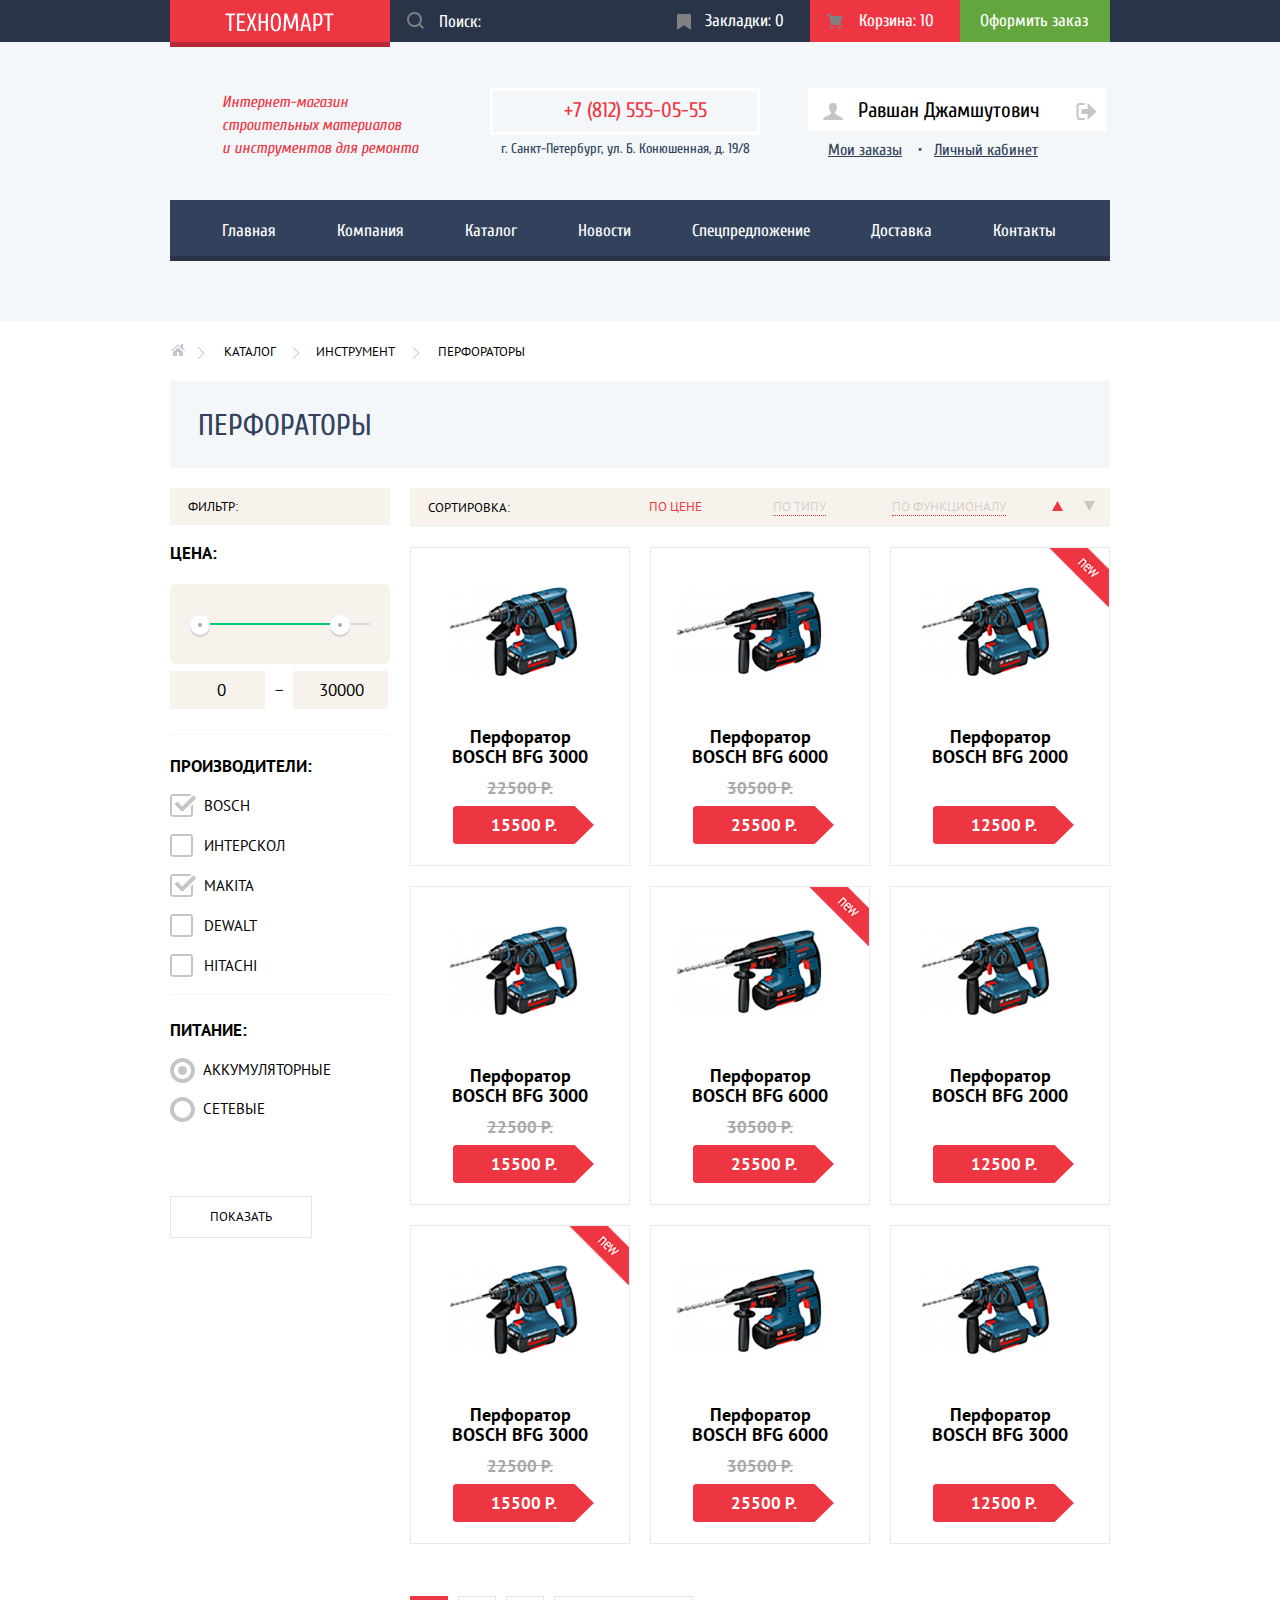
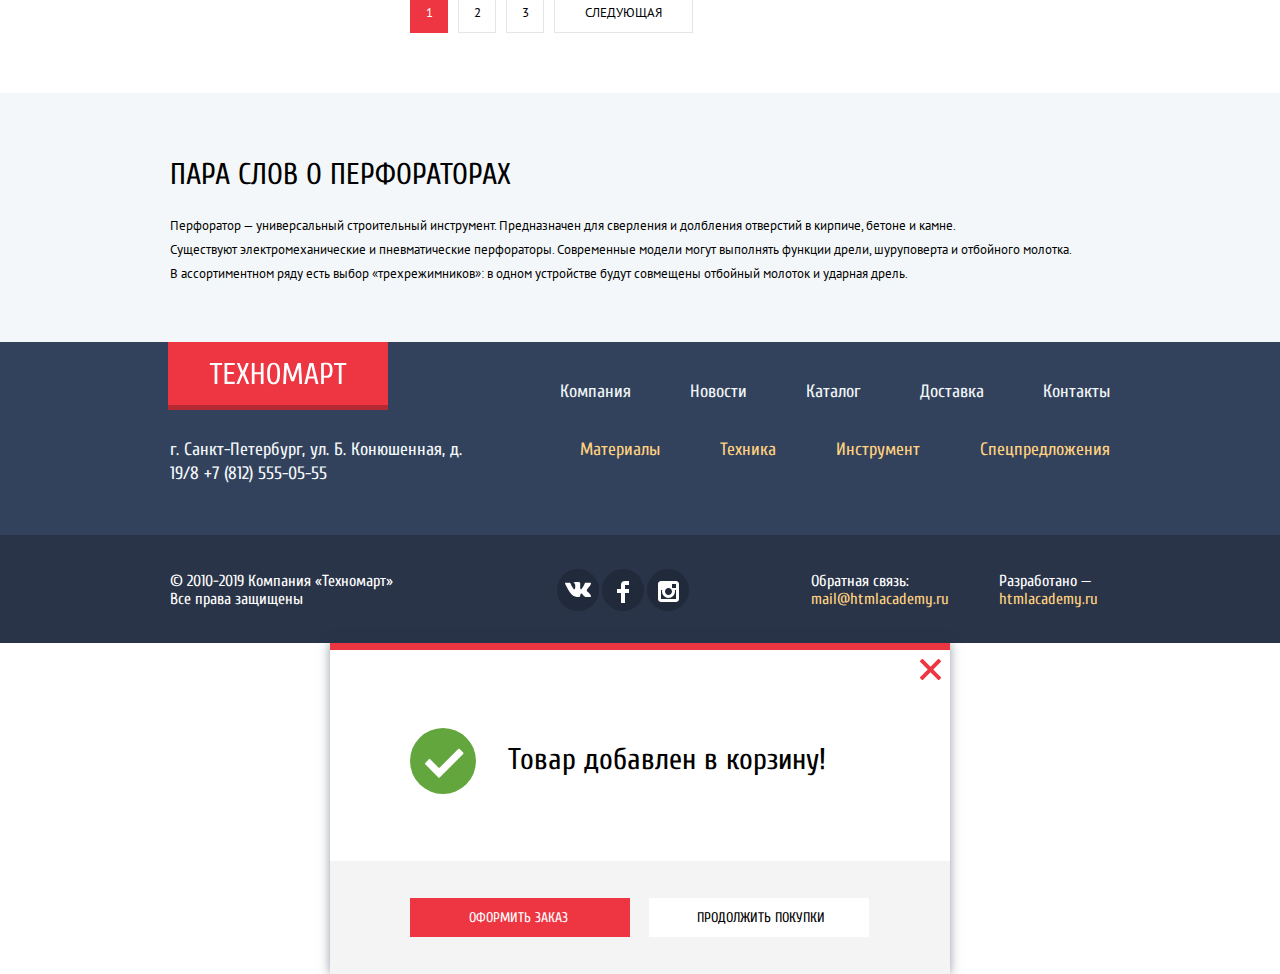
==== commit b0b04d7b: "small fixes" ====
--- a/catalog.html
+++ b/catalog.html
@@ -12,7 +12,7 @@
       <nav class="page-header">
         <div class="header-menu">
           <div class="center header-menu-container">
-            <a class="header-logo" href="#" aria-label="Логотип">
+            <a class="header-logo" href="index.html" aria-label="Логотип">
               <svg class="header-logo-svg" xmlns="http://www.w3.org/2000/svg" width="109" height="19">
                 <path fill="#FFF" fill-rule="evenodd" d="M104.604 2.306v15.749h-2.136V2.306h-3.797V.557h9.73v1.749h-3.797zm-8.223 9.262a3.056 3.056 0 0 1-1.4 1.05c-.562.209-1.23.313-2.005.313-.364 0-.776-.025-1.234-.075a11.04 11.04 0 0 1-1.14-.175v5.374h-2.136V.806a10.751 10.751 0 0 1 1.816-.387c.609-.075 1.27-.113 1.982-.113.949 0 1.756.105 2.42.313.665.208 1.203.554 1.614 1.037.411.484.712 1.125.902 1.925.19.8.285 1.792.285 2.975 0 1.217-.091 2.233-.273 3.05-.182.817-.459 1.471-.831 1.962zm-1.21-7.262c-.119-.6-.305-1.075-.558-1.425a2.024 2.024 0 0 0-.961-.737c-.388-.142-.851-.213-1.388-.213h-1.662v9.25h1.662c.537 0 1-.071 1.388-.213.388-.141.708-.387.961-.737s.439-.825.558-1.425c.119-.6.178-1.35.178-2.25 0-.9-.059-1.65-.178-2.25zm-12.044 9.25H78.38l-1.067 4.499h-2.136L79.211.557h3.085l4.035 17.498h-2.136l-1.068-4.499zm-2.326-10.5h-.095l-1.969 8.75h4.034l-1.97-8.75zm-10.252 2h-.119l-3.441 10.749h-2.135L61.412 5.056h-.118l-.712 12.999h-2.136L59.395.557h2.61l3.869 11.999h.095L69.837.557h2.611l.949 17.498h-2.136l-.712-12.999zM54.601 16.43c-.443.684-.977 1.167-1.602 1.45-.625.283-1.341.425-2.147.425-.807 0-1.523-.142-2.148-.425-.626-.283-1.16-.766-1.602-1.45-.443-.683-.78-1.603-1.009-2.762-.229-1.158-.344-2.612-.344-4.362s.115-3.204.344-4.362c.229-1.158.566-2.079 1.009-2.763.442-.683.976-1.166 1.602-1.45.625-.283 1.341-.425 2.148-.425.806 0 1.522.142 2.147.425.625.284 1.159.767 1.602 1.45.443.684.779 1.605 1.009 2.763.229 1.158.344 2.612.344 4.362s-.115 3.204-.344 4.362c-.23 1.159-.566 2.079-1.009 2.762zM53.569 5.606c-.166-.966-.384-1.733-.653-2.3-.269-.566-.585-.958-.949-1.175a2.163 2.163 0 0 0-1.115-.325c-.38 0-.752.109-1.116.325-.364.217-.68.609-.949 1.175-.269.567-.487 1.334-.653 2.3-.166.967-.249 2.2-.249 3.7s.083 2.733.249 3.7c.166.966.384 1.733.653 2.299.269.567.585.959.949 1.175.364.217.736.325 1.116.325.379 0 .751-.108 1.115-.325.364-.216.68-.608.949-1.175.269-.566.487-1.333.653-2.299.166-.967.249-2.2.249-3.7s-.083-2.733-.249-3.7zm-12.804 4.45h-4.984v7.999h-2.135V.557h2.135v7.749h4.984V.557h2.136v17.498h-2.136v-7.999zm-11.272 7.999l-2.967-7.499-2.966 7.499h-2.136l3.56-8.999L21.78.557h2.136l2.61 6.999L29.137.557h2.136l-3.204 8.499 3.56 8.999h-2.136zM12.05.557h8.069v1.749h-5.933v5.75h5.221v1.75h-5.221v6.499h5.933v1.75H12.05V.557zM6.354 18.055H4.218V2.306H.421V.557h9.73v1.749H6.354v15.749z"/>
               </svg>
@@ -139,7 +139,7 @@
                 <label class="radio-button-label" for="filter-net">Сетевые</label>
               </p>
             </fieldset>
-            <input class="show-button filter" type="button" name="filter-show-button" id="filter-show-button" value="Показать">
+            <input class="show-button filter" type="button" name="filter-show-button" id="filter-show-button" formmethod="POST" value="Показать">
           </form>
           <section>
             <h2 class="visually-hidden">Каталог товаров</h2>
@@ -309,7 +309,7 @@
     </main>
     <footer class="footer-section">
       <div class="center footer-first">
-        <a class="footer-logo" href="#" aria-label="Логотип">
+        <a class="footer-logo" href="index.html" aria-label="Логотип">
           <svg class="footer-logo-svg" xmlns="http://www.w3.org/2000/svg" width="138" height="23">
             <path fill="#FFF" fill-rule="evenodd" d="M132.538 3.057v18.9h-2.7v-18.9h-4.8v-2.1h12.3v2.1h-4.8zm-10.395 11.115c-.47.59-1.06 1.01-1.77 1.26s-1.555.375-2.535.375c-.46 0-.98-.03-1.56-.09-.58-.06-1.06-.13-1.44-.21v6.45h-2.7v-20.7c.76-.22 1.525-.375 2.295-.465.77-.09 1.605-.135 2.505-.135 1.2 0 2.22.125 3.06.375.84.25 1.52.665 2.04 1.245.52.58.9 1.35 1.14 2.31.24.96.36 2.15.36 3.57 0 1.46-.115 2.68-.345 3.66-.23.98-.58 1.765-1.05 2.355zm-1.53-8.715c-.15-.72-.385-1.29-.705-1.71a2.55 2.55 0 0 0-1.215-.885c-.49-.17-1.075-.255-1.755-.255h-2.1v11.1h2.1c.68 0 1.265-.085 1.755-.255a2.55 2.55 0 0 0 1.215-.885c.32-.42.555-.99.705-1.71.15-.72.225-1.62.225-2.7s-.075-1.98-.225-2.7zm-15.225 11.1h-6l-1.35 5.4h-2.7l5.1-21h3.9l5.1 21h-2.7l-1.35-5.4zm-2.94-12.6h-.12l-2.49 10.5h5.1l-2.49-10.5zm-12.96 2.4h-.149l-4.351 12.9h-2.699l-4.351-12.9h-.15l-.9 15.6h-2.7l1.2-21h3.3l4.89 14.4h.12l4.89-14.4h3.301l1.199 21h-2.7l-.9-15.6zm-20.16 13.65c-.56.82-1.235 1.4-2.024 1.74-.791.34-1.696.51-2.716.51-1.019 0-1.925-.17-2.715-.51-.79-.34-1.465-.92-2.025-1.74-.56-.82-.985-1.925-1.275-3.315-.29-1.39-.435-3.135-.435-5.235 0-2.1.145-3.845.435-5.235.29-1.39.715-2.495 1.275-3.315.56-.82 1.235-1.4 2.025-1.74.79-.34 1.696-.51 2.715-.51 1.02 0 1.925.17 2.716.51.789.34 1.464.92 2.024 1.74s.985 1.925 1.275 3.315c.29 1.39.436 3.135.436 5.235 0 2.1-.146 3.845-.436 5.235-.29 1.39-.715 2.495-1.275 3.315zm-1.304-12.99c-.211-1.16-.486-2.08-.826-2.76-.34-.68-.74-1.15-1.2-1.41-.46-.26-.93-.39-1.41-.39-.479 0-.95.13-1.409.39-.461.26-.861.73-1.201 1.41-.34.68-.614 1.6-.825 2.76-.21 1.16-.314 2.64-.314 4.44 0 1.8.104 3.28.314 4.44.211 1.16.485 2.08.825 2.76.34.68.74 1.15 1.201 1.41.459.26.93.39 1.409.39.48 0 .95-.13 1.41-.39.46-.26.86-.73 1.2-1.41.34-.68.615-1.6.826-2.76.21-1.16.314-2.64.314-4.44 0-1.8-.104-3.28-.314-4.44zm-16.185 5.34h-6.301v9.6h-2.699v-21h2.699v9.3h6.301v-9.3h2.699v21h-2.699v-9.6zm-14.25 9.6l-3.75-9-3.75 9h-2.7l4.5-10.8-4.05-10.2h2.7l3.3 8.4 3.3-8.4h2.7l-4.05 10.2 4.5 10.8h-2.7zm-22.05-21h10.2v2.1h-7.5v6.9h6.6v2.1h-6.6v7.8h7.5v2.1h-10.2v-21zm-7.2 21h-2.7v-18.9h-4.8v-2.1h12.3v2.1h-4.8v18.9z"/>
           </svg>
--- a/css/style.css
+++ b/css/style.css
@@ -48,6 +48,8 @@
   background-color: #ee3643;
 }
 .header-logo {
+  -webkit-box-sizing: border-box;
+  -moz-box-sizing: border-box;
   box-sizing: border-box;
   width: 220px;
   height: 47px;
@@ -91,6 +93,8 @@
   width: 150px;
 }
 .search-button {
+  -webkit-box-sizing: border-box;
+  -moz-box-sizing: border-box;
   box-sizing: border-box;
   margin: 0;
   width: 270px;
@@ -133,6 +137,8 @@
 }
 .favourites,
 .bin {
+  -webkit-box-sizing: border-box;
+  -moz-box-sizing: border-box;
   box-sizing: border-box;
   vertical-align: middle;
   text-align: left;
@@ -204,6 +210,8 @@
   background-color: #ee3643;
 }
 .order-link {
+  -webkit-box-sizing: border-box;
+  -moz-box-sizing: border-box;
   box-sizing: border-box;
   vertical-align: middle;
   text-align: center;
@@ -242,6 +250,7 @@
   margin-top: 3px;
   margin-right: 68px;
   margin-left: 52px;
+  vertical-align: middle;
 }
 .intro-address {
   font-size: 14px;
@@ -299,6 +308,7 @@
   list-style: none;
   padding-top: 12px;
   padding-bottom: 10px;
+  vertical-align: middle;
 }
 .sign-in {
   padding-right: 27px;
@@ -335,6 +345,7 @@
 }
 .in-account {
   display: inline-block;
+  vertical-align: middle;
 }
 .user-name {
   margin-left: 48px;
@@ -519,6 +530,8 @@
 }
 .cards-subtitle {
   display: inline-block;
+  -webkit-box-sizing: border-box;
+  -moz-box-sizing: border-box;
   box-sizing: border-box;
   width: 135px;
   text-align: center;
@@ -575,9 +588,12 @@
 .drill-background {
   position: absolute;
   top: 0;
+  -webkit-box-sizing: border-box;
+  -moz-box-sizing: border-box;
   box-sizing: border-box;
   width: 620px;
   height: 266px;
+  background-color: #802b00;
   background-image: url("../img/slider1.jpg");
   background-repeat: no-repeat;
   background-size: 620px 266px, cover;
@@ -585,9 +601,12 @@
 .hammer-background {
   position: absolute;
   top: 0;
+  -webkit-box-sizing: border-box;
+  -moz-box-sizing: border-box;
   box-sizing: border-box;
   width: 620px;
   height: 266px;
+  background-color: #e6ccb3;
   background-image: url("../img/slider2.jpg");
   background-repeat: no-repeat;
   background-size: 620px 266px, cover;
@@ -615,6 +634,9 @@
 }
 .open-catalog {
   display: inline-block;
+  vertical-align: middle;
+  -webkit-box-sizing: border-box;
+  -moz-box-sizing: border-box;
   box-sizing: border-box;
   width: 195px;
   padding: 11px 45px 10px 49px;
@@ -635,6 +657,7 @@
 }
 .pop-title {
   display: inline-block;
+  vertical-align: middle;
   font-weight: normal;
   font-stretch: normal;
   letter-spacing: normal;
@@ -696,6 +719,7 @@
   color: #000000;
   width: 160px;
   margin-top: -15px;
+  vertical-align: middle;
 }
 .action-list {
   position:absolute;
@@ -723,6 +747,8 @@
 }
 .action-buy {
   display: inline-block;
+  -webkit-box-sizing: border-box;
+  -moz-box-sizing: border-box;
   box-sizing: border-box;
   margin-top: 42px;
   margin-bottom: 7px;
@@ -754,11 +780,14 @@
 }
 .action-fav {
   display: inline-block;
+  -webkit-box-sizing: border-box;
+  -moz-box-sizing: border-box;
   box-sizing: border-box;
   padding: 5px 30px 5px 32px;
   text-transform: uppercase;
   background-color: #ffffff;
   border: 3px solid #63a63e;
+  vertical-align: middle;
 }
 .action-fav a {
   color: #32425c;
@@ -779,7 +808,7 @@
   text-align: center;
   color: #a9a9a9;
   text-decoration: line-through;
-  margin-top: -7px;
+  margin-top: -3px;
   margin-bottom: 68px;
 }
 .normal-price {
@@ -795,7 +824,6 @@
   text-align: center;
   padding-top: 10px;
   padding-bottom: 10px;
- ;
   color: #ffffff;
   background-image: url(../img/item-button.svg);
 }
@@ -813,6 +841,7 @@
   margin-right: 20px;
   margin-bottom: 20px;
   border: 1px solid #eaeaea;
+  vertical-align: middle;
 }
 .brand-item:nth-child(4n+4) {
   margin-right: 0;
@@ -859,6 +888,7 @@
   text-align: left;
   margin-top: 68px;
   margin-bottom: 12px;
+  vertical-align: middle;
 }
 .services-descr {
   display: block;
@@ -941,6 +971,7 @@
   width: 275px;
   margin-left: 80px;
   margin-top: 0;
+  vertical-align: middle;
 }
 .guarantee .service-description {
   width: 379px;
@@ -995,6 +1026,7 @@
 }
 .map-section {
   display: inline-block;
+  vertical-align: top;
   width: 300px;
   margin: 0;
   margin-left: 1px;
@@ -1031,8 +1063,10 @@
 }
 .endash {
   display: inline-block;
+  text-align: center;
+  vertical-align: top;
   color: #ee3643;
-  width: 50px;
+  width: 32px;
   height: 2px;
 }
 .shipment-list .shipment-item {
@@ -1066,6 +1100,9 @@
 /* Footer section */
 .footer-logo {
   display: inline-block;
+  vertical-align: middle;
+  -webkit-box-sizing: border-box;
+  -moz-box-sizing: border-box;
   box-sizing: border-box;
   width: 220px;
   height: 68px;
@@ -1122,6 +1159,7 @@
 }
 .footer-contact {
   display: inline-block;
+  vertical-align: middle;
   width: 323px;
   font-size: 18px;
   font-weight: normal;
@@ -1172,6 +1210,7 @@
 }
 .copyright {
   display: inline-block;
+  vertical-align: middle;
   width: 228px;
   margin-right: 120px;
 }
@@ -1189,6 +1228,7 @@
   text-align: center;
   padding-top: 12px;
   margin-right: 3px;
+  vertical-align: middle;
 }
 .logo-back:hover {
   background-color: #ee3643;
@@ -1208,9 +1248,11 @@
   text-align: left;
   color: #ffffff;
   margin-right: 53px;
+  vertical-align: middle;
 }
 .footer-bottom-dev {
   display: inline-block;
+  vertical-align: middle;
   width: 96px;
   margin-right: 15px;
 }
@@ -1244,6 +1286,7 @@
 }
 .form-item {
   display: inline-block;
+  vertical-align: middle;
   width: 220px;
 }
 .form-item:first-child {
@@ -1255,6 +1298,8 @@
   font-size: 13px;
   line-height: 18px;
   width: 224px;
+  -webkit-box-sizing: border-box;
+  -moz-box-sizing: border-box;
   box-sizing: border-box;
   padding-top: 12px;
   padding-bottom: 13px;
@@ -1264,6 +1309,8 @@
 }
 .text-placeholder {
   display: block;
+  -webkit-box-sizing: border-box;
+  -moz-box-sizing: border-box;
   box-sizing: border-box;
   font-family: "PT Sans", "Arial", sans-serif;
   font-size: 13px;
@@ -1285,6 +1332,8 @@
 }
 .button-back {
   display: block;
+  -webkit-box-sizing: border-box;
+  -moz-box-sizing: border-box;
   box-sizing: border-box;
   width: 620px;
   background-color: #f4f4f4;
@@ -1298,6 +1347,8 @@
 .added-cart-form {
   display: block;
   position: relative;
+  -webkit-box-sizing: border-box;
+  -moz-box-sizing: border-box;
   box-sizing: border-box;
   width: 620px;
   border-top: solid 7px #ee3643;
@@ -1318,6 +1369,8 @@
 }
 .make-order-button {
   display: inline-block;
+  -webkit-box-sizing: border-box;
+  -moz-box-sizing: border-box;
   box-sizing: border-box;
   width: 220px;
   padding: 11px 62px 10px 59px;
@@ -1329,6 +1382,7 @@
   text-transform: uppercase;
   text-align: center;
   margin-right: 16px;
+  vertical-align: middle;
 }
 .make-order-button:hover {
   background-color: #ca2c37;
@@ -1338,6 +1392,9 @@
 }
 .continue-shopping-button {
   display: inline-block;
+  vertical-align: middle;
+  -webkit-box-sizing: border-box;
+  -moz-box-sizing: border-box;
   box-sizing: border-box;
   width: 220px;
   padding: 11px 43px 10px 47px;
@@ -1380,6 +1437,9 @@
 }
 .page-item {
   display: inline-block;
+  vertical-align: middle;
+  -webkit-box-sizing: border-box;
+  -moz-box-sizing: border-box;
   box-sizing: border-box;
   width: 38px;
   font-family: "PT Sans", "Arial", sans-serif;
@@ -1552,6 +1612,8 @@
   left: 20px;
 }
 .range-back {
+  -webkit-box-sizing: border-box;
+  -moz-box-sizing: border-box;
   box-sizing: border-box;
   background-color: #f7f3ec;
   outline: none;
@@ -1569,6 +1631,7 @@
   line-height: 18px;
   text-align: center;
   margin-bottom: 25px;
+  vertical-align: middle;
 }
 .filter-min-price {
   padding-left: 24px;
@@ -1581,8 +1644,10 @@
 }
 .em-dash {
   display: inline-block;
+  margin-top: 7px;
   margin-left: 7px;
   margin-right: 7px;
+  vertical-align: top;
 }
 .check-box {
   display: none;
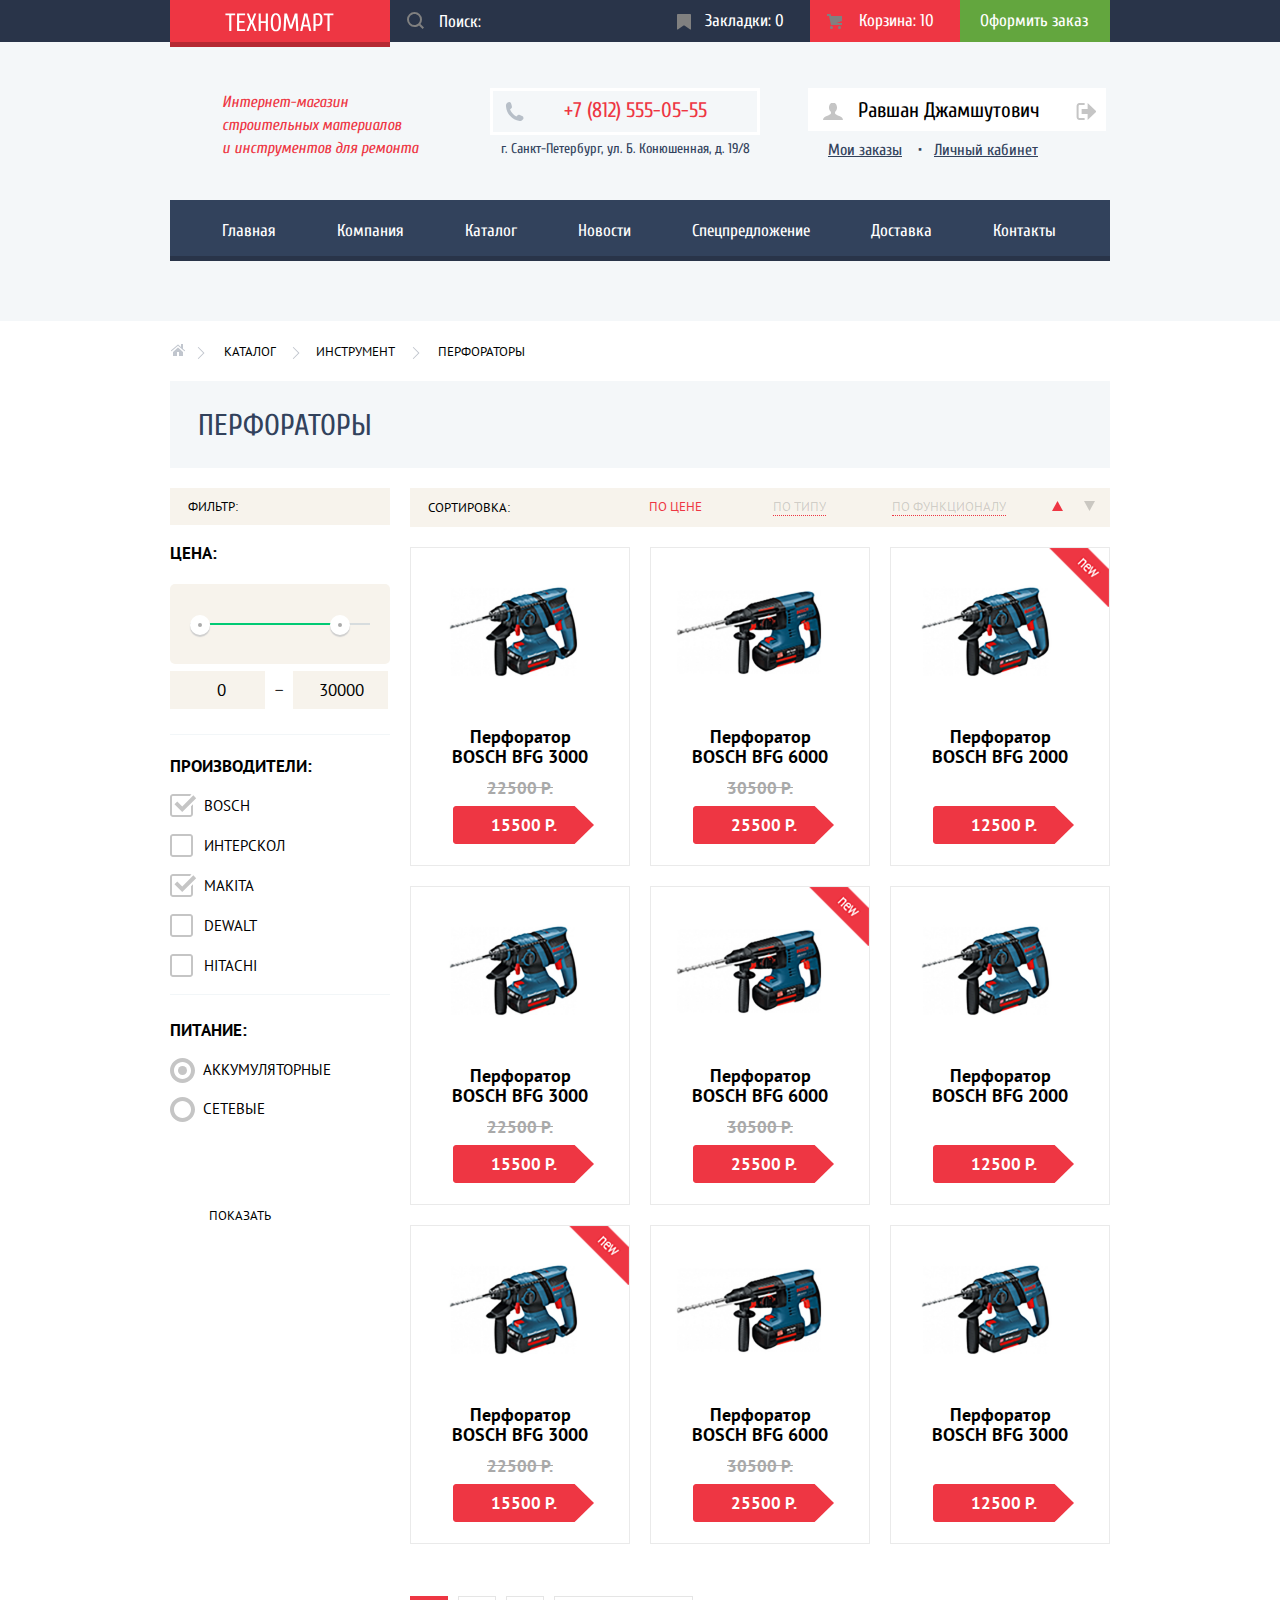
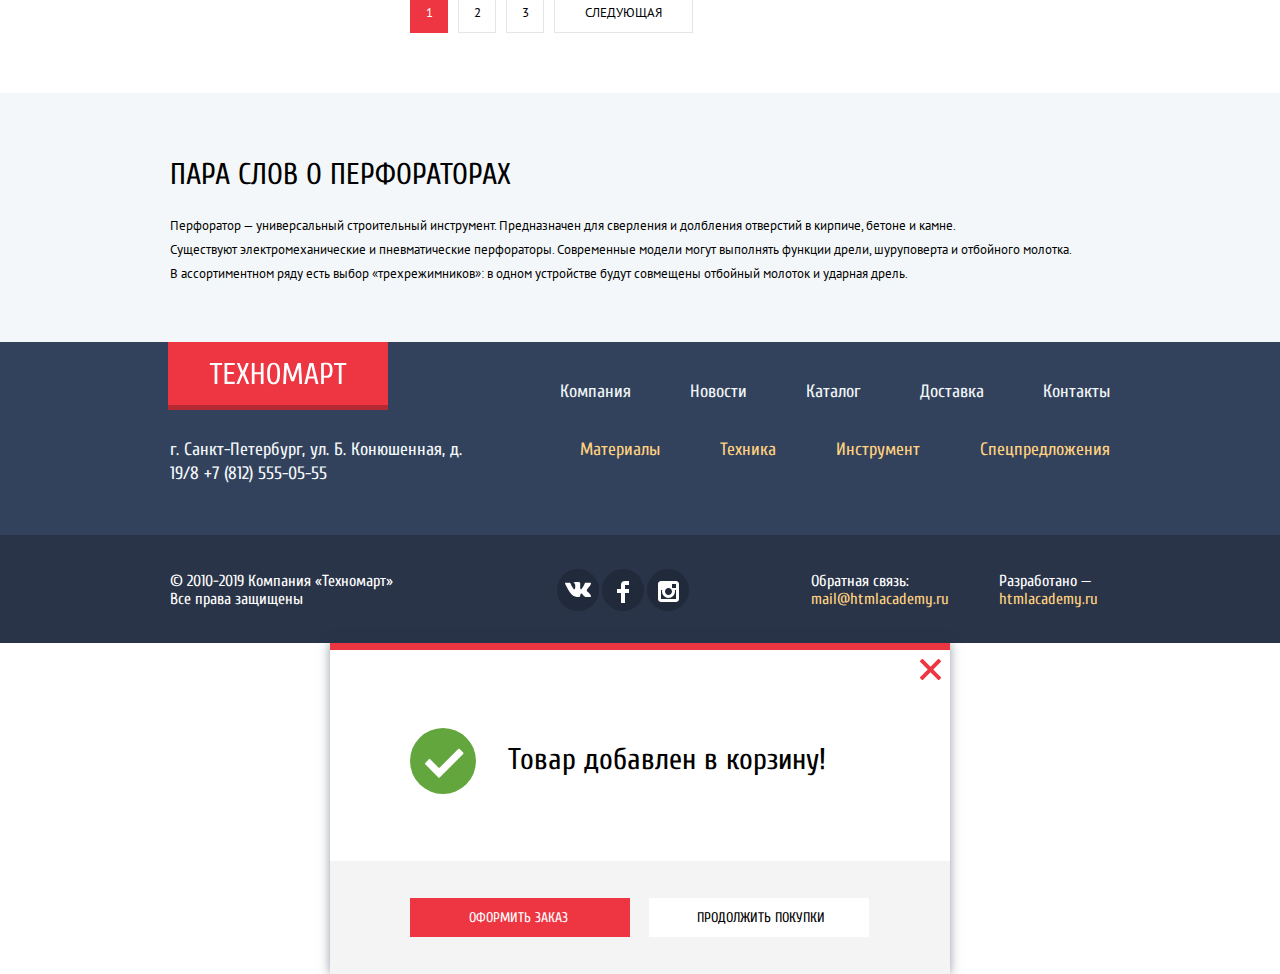
==== commit 96f484e6: "reversed font declaration" ====
--- a/catalog.html
+++ b/catalog.html
@@ -3,7 +3,8 @@
   <head>
     <meta charset="utf-8">
     <title>HTML Academy: Техномарт</title>
-    <link href="https://fonts.googleapis.com/css?family=Cuprum:400,400i,700|PT+Sans:400,400i,700&display=swap&subset=cyrillic,cyrillic-ext" rel="stylesheet">
+    <link href="https://fonts.googleapis.com/css?family=Cuprum:400,400i,700&display=swap&subset=cyrillic" rel="stylesheet">
+    <link href="https://fonts.googleapis.com/css?family=PT+Sans:400,400i,700&display=swap&subset=cyrillic" rel="stylesheet">
     <link href="css/normalize.css" rel="stylesheet">
     <link href="css/style.css" rel="stylesheet">
   </head>
--- a/css/style.css
+++ b/css/style.css
@@ -1,15 +1,19 @@
 body {
+  position: relative;
+
   margin: 0 auto;
   padding: 0;
-  font-family: "Cuprum", "Arial", sans-serif;
+
   font-style: normal;
   font-size: 13px;
   line-height: 24px;
   font-weight: 400;
+  font-family: "Cuprum", "Arial", sans-serif;
   color: #000000;
+
   background-color: #ffffff;
-  position: relative;
-}
+}
+
 .visually-hidden {
   position: absolute;
   clip: rect(0 0 0 0);
@@ -17,6 +21,7 @@
   height: 1px;
   margin: -1px;
 }
+
 .items,
 .action-list,
 .brand-list,
@@ -30,550 +35,700 @@
 .header-actions,
 .main-nav,
 .sliders {
-  list-style: none;
   padding: 0;
   margin: 0;
-}
+
+  list-style: none;
+}
+
 .center {
   width: 940px;
   margin: 0 auto;
 }
+
 /* Header of the page: Line 1*/
+
 .page-header {
+  padding-bottom: 60px;
+
   background-color: #f4f7f9;
-  padding-bottom: 60px;
-}
+}
+
 .header-logo,
 .footer-logo {
   background-color: #ee3643;
 }
+
 .header-logo {
   -webkit-box-sizing: border-box;
   -moz-box-sizing: border-box;
   box-sizing: border-box;
   width: 220px;
   height: 47px;
+
+  text-align: center;
+
   box-shadow: inset 0 -5px 0 0 rgba(0, 0, 0, 0.24);
-  text-align: center;
-}
+}
+
 .header-logo:hover {
   background-color: #ca2c37;
 }
+
 .header-logo:active {
   background-color: #ba2732;
 }
+
 .header-menu {
   background-color: #293449;
 }
+
 .header-menu-container {
   display: flex;
+  height: 42px;
   padding: 0;
-  height: 42px;
+
   font-size: 17px;
+  line-height: 18px;
   font-weight: normal;
-  line-height: 18px;
+  text-align: left;
   color: #ffffff;
-  text-align: left;
+
   list-style: none;
 }
+
 .header-logo-svg {
   margin: 13px 56px 15px 55px;
 }
+
 .header-actions {
   display: flex;
 }
+
 .header-actions .favourites-title,
 .header-actions .bin-title,
 .header-actions .order-link-title {
   text-decoration: none;
 }
+
 .header-actions .favourites,
 .header-actions .bin,
 .header-actions .order-link {
   width: 150px;
 }
+
 .search-button {
   -webkit-box-sizing: border-box;
   -moz-box-sizing: border-box;
   box-sizing: border-box;
-  margin: 0;
   width: 270px;
   height: 42px;
+  margin: 0;
+
+  color: #ffffff;
+
   background-color: #293449;
+  border: none;
+}
+
+.search-button::placeholder {
+  padding-left: 47px;
+
+  line-height: 18px;
   color: #ffffff;
-  border: none;
-}
-.search-button::placeholder {
-  color: #ffffff;
-  line-height: 18px;
-  padding-left: 47px;
-}
+}
+
 .search-icon {
   position: relative;
 }
+
 .search-icon:before {
-  content: "";
   position: absolute;
   left: 17px;
   top: 0;
   bottom: 0;
+
+
   width: 17px;
   height: 17px;
+
+  content: "";
   background: url('data:image/svg+xml,%3Csvg xmlns="http://www.w3.org/2000/svg" width="17" height="17" viewBox="0 0 17 17" %3E%3Cpath fill="grey" d="M17 15.586l-3.542-3.542A7.465 7.465 0 0 0 15 7.5 7.5 7.5 0 1 0 7.5 15c1.71 0 3.282-.579 4.544-1.542L15.586 17 17 15.586zM2 7.5C2 4.467 4.467 2 7.5 2 10.532 2 13 4.467 13 7.5c0 3.032-2.468 5.5-5.5 5.5A5.506 5.506 0 0 1 2 7.5z"%3E%3C/path%3E%3C/svg%3E') center / contain no-repeat;
 }
+
 .search-icon:hover::before {
   background: url('data:image/svg+xml,%3Csvg xmlns="http://www.w3.org/2000/svg" width="17" height="17" viewBox="0 0 17 17" %3E%3Cpath fill="white" d="M17 15.586l-3.542-3.542A7.465 7.465 0 0 0 15 7.5 7.5 7.5 0 1 0 7.5 15c1.71 0 3.282-.579 4.544-1.542L15.586 17 17 15.586zM2 7.5C2 4.467 4.467 2 7.5 2 10.532 2 13 4.467 13 7.5c0 3.032-2.468 5.5-5.5 5.5A5.506 5.506 0 0 1 2 7.5z"%3E%3C/path%3E%3C/svg%3E') center / contain no-repeat;
 }
+
 .search-icon:focus-within::before {
   background: url('data:image/svg+xml,%3Csvg xmlns="http://www.w3.org/2000/svg" width="17" height="17" viewBox="0 0 17 17" %3E%3Cpath fill="red" d="M17 15.586l-3.542-3.542A7.465 7.465 0 0 0 15 7.5 7.5 7.5 0 1 0 7.5 15c1.71 0 3.282-.579 4.544-1.542L15.586 17 17 15.586zM2 7.5C2 4.467 4.467 2 7.5 2 10.532 2 13 4.467 13 7.5c0 3.032-2.468 5.5-5.5 5.5A5.506 5.506 0 0 1 2 7.5z"%3E%3C/path%3E%3C/svg%3E') center / contain no-repeat;
 }
+
 .search-button:hover {
   background-color: #212a3a;
 }
+
 .search-button:focus {
+  padding-left: 49px;
+
+  color: #000000;
+
   background-color: #ffffff;
-  color: #000000;
-  padding-left: 49px;
-}
+}
+
 .favourites,
 .bin {
   -webkit-box-sizing: border-box;
   -moz-box-sizing: border-box;
   box-sizing: border-box;
-  vertical-align: middle;
-  text-align: left;
   padding-left: 17px;
   padding-top: 12px;
   padding-bottom: 14px;
+
+  vertical-align: middle;
+  text-align: left;
+
   background-color: #293449;
 }
+
 .favourites-title,
 .bin-title {
+  text-align: left;
   color: #ffffff;
-  text-align: left;
-}
+}
+
 .favourites:before {
   display: inline-block;
-  content: "";
-  vertical-align: middle;
   width: 14px;
   height: 16px;
   margin-right: 10px;
+
+  vertical-align: middle;
+
+  content: "";
   background-image: url('data:image/svg+xml,%3Csvg xmlns="http://www.w3.org/2000/svg" width="14" height="16" viewBox="0 0 14 16"%3E%3Cpath fill="grey" d="M14 15c0 .55-.368.741-.818.426l-5.363-3.765c-.45-.315-1.187-.315-1.637 0L.818 15.426C.368 15.741 0 15.55 0 15V1c0-.55.45-1 1-1h12c.55 0 1 .45 1 1v14z"/%3E%3C/svg%3E%0A');
   background-repeat: no-repeat;
   background-position: center;
 }
+
 .favourites:hover:before {
   background-image: url('data:image/svg+xml,%3Csvg xmlns="http://www.w3.org/2000/svg" width="14" height="16" viewBox="0 0 14 16"%3E%3Cpath fill="white" d="M14 15c0 .55-.368.741-.818.426l-5.363-3.765c-.45-.315-1.187-.315-1.637 0L.818 15.426C.368 15.741 0 15.55 0 15V1c0-.55.45-1 1-1h12c.55 0 1 .45 1 1v14z"/%3E%3C/svg%3E%0A');
   background-repeat: no-repeat;
   background-position: center;
 }
+
 .favourites:active:before {
   background-image: url('data:image/svg+xml,%3Csvg xmlns="http://www.w3.org/2000/svg" width="14" height="16" viewBox="0 0 14 16"%3E%3Cpath fill="white" opacity="0.5" d="M14 15c0 .55-.368.741-.818.426l-5.363-3.765c-.45-.315-1.187-.315-1.637 0L.818 15.426C.368 15.741 0 15.55 0 15V1c0-.55.45-1 1-1h12c.55 0 1 .45 1 1v14z"/%3E%3C/svg%3E%0A');
   background-repeat: no-repeat;
   background-position: center;
 }
+
 .bin:before {
   display: inline-block;
-  content: "";
-  vertical-align: middle;
   width: 15px;
   height: 15px;
   margin-right: 13px;
+
+  vertical-align: middle;
+
+  content: "";
   background-image: url('data:image/svg+xml,%3Csvg xmlns="http://www.w3.org/2000/svg" width="15" height="15" viewBox="0 0 15 15" fill="grey"%3E%3Ccircle cx="4.5" cy="13.5" r="1.5"/%3E%3Ccircle cx="12.5" cy="13.5" r="1.5"/%3E%3Cpath d="M15 2H4.07l-.422-2H0v2h2.031l1.985 9H15V9H9.441L15 6.951z"/%3E%3C/svg%3E%0A');
   background-repeat: no-repeat;
   background-position: center;
 }
+
 .bin:hover:before {
   background-image: url('data:image/svg+xml,%3Csvg xmlns="http://www.w3.org/2000/svg" width="15" height="15" viewBox="0 0 15 15" fill="white"%3E%3Ccircle cx="4.5" cy="13.5" r="1.5"/%3E%3Ccircle cx="12.5" cy="13.5" r="1.5"/%3E%3Cpath d="M15 2H4.07l-.422-2H0v2h2.031l1.985 9H15V9H9.441L15 6.951z"/%3E%3C/svg%3E%0A');
   background-repeat: no-repeat;
   background-position: center;
 }
+
 .bin:active:before {
   background-image: url('data:image/svg+xml,%3Csvg xmlns="http://www.w3.org/2000/svg" width="15" height="15" viewBox="0 0 15 15" fill="white" opacity="0.5"%3E%3Ccircle cx="4.5" cy="13.5" r="1.5"/%3E%3Ccircle cx="12.5" cy="13.5" r="1.5"/%3E%3Cpath d="M15 2H4.07l-.422-2H0v2h2.031l1.985 9H15V9H9.441L15 6.951z"/%3E%3C/svg%3E%0A');
   background-repeat: no-repeat;
   background-position: center;
 }
+
 .favourites:hover,
 .bin:hover {
   background-color: #212a3a;
 }
+
 .favourites:active,
 .bin:active {
   background-color: #212a3a;
 }
+
 .favourites-title:active,
 .bin-title:active {
   color: rgba(255, 255, 255, 0.6);
 }
+
 .active-bin {
   background-color: #ee3643;
 }
+
 .order-link {
   -webkit-box-sizing: border-box;
   -moz-box-sizing: border-box;
   box-sizing: border-box;
+  padding: 12px 22px 14px 20px;
+
   vertical-align: middle;
   text-align: center;
-  padding: 12px 22px 14px 20px;
+
   background-color: #63a63e;
 }
+
 .order-link:hover {
   background-color: #5fbb2d;
 }
+
 .order-link:active {
+  color: rgba(255, 255, 255, 0.5);
+
   background-color: #518534;
-  color: rgba(255, 255, 255, 0.5);
-}
+}
+
 .order-link-title {
   color: #ffffff;
 }
+
 .order-link-title:active {
   color: #ffffff;
+
   opacity: 0.5;
 }
+
 /* Header of the page: Line 2*/
+
 .contacts {
   display: flex;
   margin-top: 46px;
   margin-bottom: 24px;
 }
+
 .intro-text {
   display: inline-block;
   width: 200px;
-  font-size: 16px;
-  font-weight: normal;
-  line-height: 23px;
-  color: #ee3643;
-  font-style: italic;
-  text-align: left;
   margin-top: 3px;
   margin-right: 68px;
   margin-left: 52px;
-  vertical-align: middle;
-}
+
+  font-size: 16px;
+  line-height: 23px;
+  font-weight: normal;
+  font-style: italic;
+  text-align: left;
+  color: #ee3643;
+  vertical-align: middle;
+}
+
 .intro-address {
+  margin-top: 0px;
+
   font-size: 14px;
+  line-height: 24px;
   font-weight: normal;
-  line-height: 24px;
+  text-align: center;
   color: #32425c;
-  text-align: center;
-  margin-top: 0px;
-}
+}
+
 .intro-phone {
   display: block;
-  width: 270px;
-  font-size: 21px;
-  font-weight: normal;
-  line-height: 21px;
-  color: #ee3643;
-  text-align: left;
-  text-decoration: none;
-  border: 3px solid #ffffff;
   -moz-box-sizing: border-box;
   -webkit-box-sizing: border-box;
   box-sizing: border-box;
+  width: 270px;
+  margin-bottom: 2px;
   padding: 9px 42px 11px 12px;
-  margin-bottom: 2px;
-}
+
+  font-size: 21px;
+  line-height: 21px;
+  font-weight: normal;
+  text-align: left;
+  color: #ee3643;
+
+  text-decoration: none;
+  border: 3px solid #ffffff;
+}
+
 .intro-phone::before {
   display: inline-block;
-  content: "";
-  vertical-align: middle;
   width: 19px;
   height: 19px;
   margin-right: 40px;
+
+  vertical-align: middle;
+
+  content: "";
+  background-image: url("../img/icon-phone.svg");
   background-repeat: no-repeat;
   background-position: center;
 }
+
 .user-account {
   display: flex;
   flex-wrap: wrap;
   justify-content: flex-end;
-  list-style: none;
   padding: 0;
   margin: 0;
-}
+
+  list-style: none;
+}
+
 .sign-in,
 .sign-up,
 .user-name {
   display: inline-block;
-  font-size: 21px;
-  font-weight: normal;
-  line-height: 21px;
-  text-align: left;
-  text-decoration: none;
-  background-color: #ffffff;
-  color: #000000;
-  list-style: none;
   padding-top: 12px;
   padding-bottom: 10px;
-  vertical-align: middle;
-}
+
+  font-size: 21px;
+  line-height: 21px;
+  font-weight: normal;
+  text-align: left;
+  vertical-align: middle;
+  color: #000000;
+
+  text-decoration: none;
+  background-color: #ffffff;
+  list-style: none;
+}
+
 .sign-in {
+  margin-right: 7px;
+  margin-left: 68px;
   padding-right: 27px;
   padding-left: 14px;
-  margin-right: 7px;
-  margin-left: 68px;
-}
+}
+
 .sign-in::before {
   display: inline-block;
-  content: "";
-  vertical-align: middle;
   width: 20px;
   height: 17px;
   margin-right: 14px;
+
+  vertical-align: middle;
+
+  content: "";
   background-image: url("../img/icon-login.svg");
   background-repeat: no-repeat;
   background-position: center;
 }
+
 .sign-up {
   padding-right: 25px;
   padding-left: 25px;
 }
+
 .sign-in:hover,
 .sign-up:hover {
   color: #ee3643;
 }
+
 .sign-in:hover::before {
   background-image: url("../img/icon-login-2.svg");
- ;
-}
+}
+
 .sign-in:active,
 .sign-up:active {
   color: rgba(0, 0, 0, 0.3);
 }
+
 .in-account {
   display: inline-block;
-  vertical-align: middle;
-}
+
+  vertical-align: middle;
+}
+
 .user-name {
   margin-left: 48px;
   margin-bottom: 8px;
 }
+
 .user-name::before {
   display: inline-block;
-  content: "";
-  vertical-align: middle;
   width: 20px;
   height: 17px;
   margin-right: 15px;
   margin-left: 15px;
+
+  vertical-align: middle;
+
+  content: "";
   background-image: url("../img/icon-user.svg");
   background-repeat: no-repeat;
   background-position: center;
 }
+
 .user-name::after {
   display: inline-block;
-  content: "";
-  vertical-align: middle;
   width: 20px;
   height: 17px;
   margin-right: 10px;
   margin-left: 36px;
+
+  vertical-align: middle;
+
+  content: "";
   background-image: url("../img/icon-logout.svg");
   background-repeat: no-repeat;
   background-position: center;
 }
+
 .user-name:hover {
   color: #000000;
 }
+
 .user-name:active {
   color: rgba(0, 0, 0, 0.3);
 }
+
 .user-name:hover::after {
   background-image: url("../img/icon-logout-2.svg");
 }
+
 .user-name:hover::before {
   background-image: url("../img/icon-user-2.svg");
 }
+
 .user-name:active::after {
   background-image: url("../img/icon-logout.svg");
 }
+
 .user-name:active::before {
   background-image: url("../img/icon-user.svg");
 }
+
 .my-orders,
 .my-account,
 .bullet {
-  font-weight: normal;
   font-size: 16px;
   line-height: 18px;
+  font-weight: normal;
   color: #32425c;
 }
+
 .bullet {
   margin-right: 9px;
   margin-left: 13px;
 }
+
 .my-orders {
   margin-left: 68px;
 }
+
 /* Header of the page: Line 3*/
+
 .main-nav {
   display: -webkit-box;
   display: -ms-flexbox;
   display: flex;
+
   font-size: 17px;
+  line-height: 17px;
   font-weight: normal;
-  line-height: 17px;
   color: #ffffff;
+
   background-color: #32425c;
   box-shadow: inset 0 -5px 0 0 #293449;
   list-style: none;
 }
+
 .main-link {
+  padding: 22px 31px 22px 30px;
+
   text-align: center;
-  padding: 22px 31px 22px 30px;
-}
+}
+
 .main-nav .main-link:first-of-type {
   padding-left: 52px;
 }
+
 .main-nav .main-link:last-of-type {
   padding-right: 50px;
 }
+
 .main-link .main-link-a {
   letter-spacing: normal;
-  text-decoration: none;
   color: #ffffff;
-}
+
+  text-decoration: none;
+}
+
 .main-link:hover {
   background-color: #293449;
 }
+
 .main-link:active {
+  color:rgba(255, 255, 255, 0.5);
+
   background-color: #1d2739;
-  color:rgba(255, 255, 255, 0.5);
-}
+}
+
 /* Body of the page */
 /* Section with cards and slider */
+
 .cards {
   display: flex;
   justify-content: flex-start;
-  color: #ffffff;
-  text-align: left;
-  font-weight: normal;
-  list-style: none;
   flex-wrap: wrap;
-  padding: 0;
   margin: 0 auto;
   margin-top: 59px;
   margin-bottom: 53px;
-}
+  padding: 0;
+
+  color: #ffffff;
+  text-align: left;
+  font-weight: normal;
+
+  list-style: none;
+}
+
 .cards-materials {
+  position: relative;
+
   width: 300px;
   margin-right: 20px;
   margin-bottom: 20px;
+
   background-color: #ffbf47;
   background-image: url(../img/can-icon.svg);
   background-repeat: no-repeat;
   background-position-x: 213px;
   background-position-y: 31px;
-  position: relative;
-}
+}
+
 .icon-new {
   position: absolute;
   top: 0;
   right: 0;
   z-index: 1;
 }
+
 .cards-tools {
   width: 300px;
   margin-right: 20px;
   margin-bottom: 20px;
+
   background-color: #3bbce3;
   background-image: url(../img/drill-icon.svg);
   background-repeat: no-repeat;
   background-position-x: 196px;
   background-position-y: 33px;
 }
+
 .cards-equip {
   width: 300px;
   margin-bottom: 20px;
+
   background-color: #dc91d8;
   background-image: url(../img/truck-icon.svg);
   background-repeat: no-repeat;
   background-position-x: 191px;
   background-position-y: 31px;
 }
+
 .cards-discounts {
   width: 300px;
   margin-bottom: 20px;
+
   background-color: #8ed78f;
   background-image: url(../img/big-cart-icon.svg);
   background-repeat: no-repeat;
   background-position-x: 196px;
   background-position-y: 26px;
 }
+
 .cards-delivery {
   width: 300px;
+
   background-color: #ffc047;
   background-image: url(../img/deivery-icon.svg);
   background-repeat: no-repeat;
   background-position-x: 191px;
   background-position-y: 32px;
 }
+
 .cards-link {
   background-color:rgba(0, 0, 0, 0.1);
 }
+
 .cards-link:hover {
   background-color:rgba(0, 0, 0, 0.2);
 }
+
 .cards-link:active {
   background-color:rgba(0, 0, 0, 0.3);
 }
+
 .cards-title {
+  margin-left: 23px;
+  margin-top: 20px;
+  margin-bottom: 14px;
+
   font-size: 24px;
   line-height: 30px;
   font-weight: bold;
-  margin-left: 23px;
-  margin-top: 20px;
-  margin-bottom: 14px;
-}
+}
+
 .cards-subtitle {
   display: inline-block;
   -webkit-box-sizing: border-box;
   -moz-box-sizing: border-box;
   box-sizing: border-box;
   width: 135px;
-  text-align: center;
-  vertical-align: middle;
   margin-left: 25px;
   margin-bottom: 23px;
   padding-top: 10px;
   padding-bottom: 9px;
-}
+
+  text-align: center;
+  vertical-align: middle;
+}
+
 .cards-subtitle,
 .pop-subtitle {
   font-size: 14px;
   line-height: 18px;
-  text-decoration: none;
   color: #ffffff;
+  text-align: center;
+
+  text-decoration: none;
   text-transform: uppercase;
-  text-align: center;
-}
+}
+
 .sliders,
 .vertical-cards {
   margin: 0;
   padding:0;
 }
+
 .vertical-cards {
   display: flex;
   flex-flow: column;
 }
+
 .slider-card {
   position: relative;
-  list-style: none;
+
   width: 620px;
-  padding: 0;
   margin: 0;
   margin-right: 20px;
-}
+  padding: 0;
+
+  list-style: none;
+}
+
 .prev {
   position: absolute;
   top: 114px;
+  bottom: 120px;
   left: 25px;
-  bottom: 120px;
   z-index: 2;
 }
+
 .next {
   position: absolute;
   top: 114px;
@@ -581,159 +736,202 @@
   bottom: 120px;
   z-index: 2;
 }
+
 .sliders {
+  position: relative;
+
   margin-right: 20px;
-  position: relative;
-}
+}
+
 .drill-background {
   position: absolute;
   top: 0;
+
   -webkit-box-sizing: border-box;
   -moz-box-sizing: border-box;
   box-sizing: border-box;
   width: 620px;
   height: 266px;
+
   background-color: #802b00;
   background-image: url("../img/slider1.jpg");
   background-repeat: no-repeat;
   background-size: 620px 266px, cover;
 }
+
 .hammer-background {
   position: absolute;
   top: 0;
+
   -webkit-box-sizing: border-box;
   -moz-box-sizing: border-box;
   box-sizing: border-box;
   width: 620px;
   height: 266px;
+
   background-color: #e6ccb3;
   background-image: url("../img/slider2.jpg");
   background-repeat: no-repeat;
   background-size: 620px 266px, cover;
 }
+
 .slide-title {
-  font-size: 36px;
-  font-weight: bold;
-  line-height: 36px;
-  color: #ffffff;
-  text-align: left;
-  text-transform: uppercase;
   margin-top: 22px;
   margin-left: 25px;
   margin-bottom: 3px;
-}
+
+  font-size: 36px;
+  line-height: 36px;
+  font-weight: bold;
+  color: #ffffff;
+  text-align: left;
+
+  text-transform: uppercase;
+}
+
 .slide-subtitle {
-  font-size: 18px;
-  font-weight: normal;
-  line-height: 24px;
-  color: #ffffff;
-  text-align: left;
   margin-left: 25px;
   margin-top: 0;
   margin-bottom: 120px;
-}
+
+  font-size: 18px;
+  line-height: 24px;
+  font-weight: normal;
+  color: #ffffff;
+  text-align: left;
+}
+
 .open-catalog {
   display: inline-block;
-  vertical-align: middle;
   -webkit-box-sizing: border-box;
   -moz-box-sizing: border-box;
   box-sizing: border-box;
   width: 195px;
   padding: 11px 45px 10px 49px;
+
+  vertical-align: middle;
+
   background-color: #ee3643;
 }
+
 .open-catalog:hover {
   background-color: #ca2c37;
 }
+
 .open-catalog:active {
   background-color: #ba2732;
 }
+
 /* Popular goods section */
 .pop-section {
+  position: relative;
+
   display: flex;
-  position: relative;
+  margin-bottom: 20px;
+
   background-color: #f9f5f0;
-  margin-bottom: 20px;
-}
+}
+
 .pop-title {
   display: inline-block;
+  margin-left: 28px;
+  margin-top: 28px;
+  margin-bottom: 28px;
+
+  font-size: 30px;
+  line-height: 30px;
   vertical-align: middle;
   font-weight: normal;
   font-stretch: normal;
   letter-spacing: normal;
-  font-size: 30px;
-  line-height: 30px;
-  text-decoration: none;
+  text-align: left;
   color: #32425c;
+
+  text-decoration: none;
   text-transform: uppercase;
-  text-align: left;
-  margin-left: 28px;
-  margin-top: 28px;
-  margin-bottom: 28px;
-}
+}
+
 .pop-subtitle {
+  position: absolute;
+  top: 23px;
+  right: 24px;
+
   box-sizing: content-box;
-  position: absolute;
   width: 253px;
   padding-top: 10px;
   padding-bottom: 10px;
+
   background-color: #ee3643;
-  top: 23px;
-  right: 24px;
-}
+}
+
 .items {
   display: flex;
   text-align: center;
   flex-wrap: wrap;
 }
+
 .list-item {
   position: relative;
+
+  width: 218px;
+  margin-right: 20px;
+  margin-bottom: 20px;
+
   border: 1px solid #eaeaea;
-  margin-right: 20px;
-  width: 218px;
-  margin-bottom: 20px;
-}
+}
+
 .items-index {
   margin-bottom: 4px;
 }
+
 .items-index .list-item:last-child {
   margin-right: 0;
 }
+
 .items-catalog {
   margin-bottom: 20px;
 }
+
 .items-catalog .list-item:nth-of-type(3n+3) {
   margin-right: 0;
 }
+
 .list-item:hover {
   box-shadow: 0 0 10px rgba(41, 52, 73, 0.5);
 }
+
 .item-title {
   display: inline-block;
-  font-family: "PT Sans", "Arial", sans-serif;
-  font-size: 18px;
-  font-weight: 700;
-  line-height: 20px;
-  text-align: center;
-  text-decoration: none;
-  color: #000000;
   width: 160px;
   margin-top: -15px;
-  vertical-align: middle;
-}
+
+  font-size: 18px;
+  line-height: 20px;
+  font-weight: 700;
+  font-family: "PT Sans", "Arial", sans-serif;
+  text-align: center;
+  color: #000000;
+  vertical-align: middle;
+
+  text-decoration: none;
+}
+
 .action-list {
-  position:absolute;
-  left:0;
-  bottom:0;
-  right:0;
-  top:0;
-  background-color: #ffffff;
+  position: absolute;
+  left: 0;
+  bottom: 0;
+  right: 0;
+  top: 0;
+
+  display: none;
   width: 218px;
   height: 170px;
-  display:none;
-}
+
+  background-color: #ffffff;
+}
+
 .list-item:hover .action-list {
-  display:block;
+  display: block;
 }
 .action-buy a,
 .action-fav a {
@@ -741,10 +939,13 @@
   font-size: 14px;
   line-height: 18px;
 }
+
 .action-buy a {
   color: #ffffff;
-  text-decoration: none;
-}
+
+  text-decoration: none;
+}
+
 .action-buy {
   display: inline-block;
   -webkit-box-sizing: border-box;
@@ -755,227 +956,290 @@
   padding-top: 8px;
   padding-bottom: 8px;
   padding-right: 44px;
+
+  color: #ffffff;
+
   background-color: #367315;
   text-decoration: none;
-  color: #ffffff;
   text-transform: uppercase;
 }
+
 .action-buy::before {
   display: inline-block;
-  content: "";
-  vertical-align: middle;
   width: 15px;
   height: 15px;
   margin-right: 20px;
   margin-left: 14px;
+
+  content: "";
+  vertical-align: middle;
   background-image: url('data:image/svg+xml,%3Csvg xmlns="http://www.w3.org/2000/svg" width="15" height="15" viewBox="0 0 15 15" fill="grey"%3E%3Ccircle cx="4.5" cy="13.5" r="1.5"/%3E%3Ccircle cx="12.5" cy="13.5" r="1.5"/%3E%3Cpath d="M15 2H4.07l-.422-2H0v2h2.031l1.985 9H15V9H9.441L15 6.951z"/%3E%3C/svg%3E%0A');
   background-repeat: no-repeat;
   background-position: center;
 }
+
 .action-buy:hover {
   background-color: #5fbb2d;
 }
+
 .action-buy:active {
   background-color: #518534;
 }
+
 .action-fav {
   display: inline-block;
   -webkit-box-sizing: border-box;
   -moz-box-sizing: border-box;
   box-sizing: border-box;
   padding: 5px 30px 5px 32px;
+
+  vertical-align: middle;
+
   text-transform: uppercase;
   background-color: #ffffff;
   border: 3px solid #63a63e;
-  vertical-align: middle;
-}
+}
+
 .action-fav a {
   color: #32425c;
-  text-decoration: none;
-}
+
+  text-decoration: none;
+}
+
 .action-fav:hover {
   border: 3px solid #32425c;
 }
+
 .action-fav:active {
   border: 3px solid #32425c;
   opacity: 0.3;
 }
+
 .discount {
-  font-family: "PT Sans", "Arial", sans-serif;
-  font-weight: bold;
+  margin-top: -3px;
+  margin-bottom: 68px;
+
   font-size: 17px;
   line-height: 18px;
+  font-weight: bold;
+  font-family: "PT Sans", "Arial", sans-serif;
   text-align: center;
   color: #a9a9a9;
+
   text-decoration: line-through;
-  margin-top: -3px;
-  margin-bottom: 68px;
-}
+}
+
 .normal-price {
+  position: absolute;
+  bottom: 4px;
+  left: 42px;
+
   display: block;
   width: 141px;
-  position: absolute;
-  bottom: 4px;
-  left:42px;
-  font-family: "PT Sans", "Arial", sans-serif;
-  font-weight: bold;
+  padding-top: 10px;
+  padding-bottom: 10px;
+
   font-size: 17px;
   line-height: 18px;
+  font-weight: bold;
+  font-family: "PT Sans", "Arial", sans-serif;
   text-align: center;
-  padding-top: 10px;
-  padding-bottom: 10px;
   color: #ffffff;
-  background-image: url(../img/item-button.svg);
-}
+
+  background-image: url('../img/item-button.svg');
+}
+
 /* Popular brands section */
 .brand-list {
   display: flex;
   flex-wrap: wrap;
   margin-bottom: 63px;
 }
+
 .brand-item {
   display: inline-block;
-  text-align: center;
   width: 218px;
   height: 143px;
   margin-right: 20px;
   margin-bottom: 20px;
+
+  vertical-align: middle;
+  text-align: center;
+
   border: 1px solid #eaeaea;
-  vertical-align: middle;
-}
+}
+
 .brand-item:nth-child(4n+4) {
   margin-right: 0;
 }
+
 .brand-image {
   vertical-align: -74px;
 }
+
 .brand-item:nth-of-type(4) .brand-image {
   vertical-align: -92px;
 }
+
 .brand-item:nth-of-type(5) .brand-image {
   vertical-align: -70px;
 }
+
 .brand-item:nth-of-type(6) .brand-image,
 .brand-item:nth-of-type(8) .brand-image {
   vertical-align: -90px;
 }
+
 .brand-item:nth-of-type(7) .brand-image {
   vertical-align: -100px;
 }
+
 .brand-item:nth-of-type(8) .brand-image {
   vertical-align: -85px;
 }
+
 .brand-item:hover {
   box-shadow: 0 0 10px rgba(41, 52, 73, 0.5);
 }
+
 .brand-item:active {
   opacity: 0.3;
   box-shadow: 0 4px 10px 0 rgba(41, 52, 73, 0.5);
 }
+
 /* Services section */
 .services {
   position: relative;
+
   background-color: #f4f7f9;
   margin-bottom: 80px;
 }
+
 .services-title {
   display: inline-block;
-  font-weight: normal;
+  margin-top: 68px;
+  margin-bottom: 12px;
+
   font-size: 30px;
   line-height: 30px;
+  font-weight: normal;
   color: #000000;
+  text-align: left;
+  vertical-align: middle;
+
   text-transform: uppercase;
-  text-align: left;
-  margin-top: 68px;
-  margin-bottom: 12px;
-  vertical-align: middle;
-}
+}
+
 .services-descr {
   display: block;
   width: 398px;
-  font-family: "PT Sans", "Arial", sans-serif;
+  margin-bottom: 28px;
+
   font-size: 13px;
   line-height: 24px;
+  font-family: "PT Sans", "Arial", sans-serif;
   text-align: left;
   color: #000000;
-  margin-bottom: 28px;
-}
+}
+
 .service-list {
   position: relative;
+
   padding-top: 42px;
   padding-bottom: 99px;
 }
+
 .service-list-tab {
   display: block;
   width: 240px;
   height: 61px;
+  margin: 0;
+  padding-left: 23px;
+
   font-size: 21px;
   line-height: 30px;
+  font-weight: bold;
   color: #ffffff;
   text-align: left;
-  font-weight: bold;
+
   background-color: #32425c;
   border: none;
   outline: none;
   box-shadow: 0 1px 0 0 #293449, inset 0px 1px 0 0 #405069;
-  padding-left: 23px;
-  margin: 0;
-}
+}
+
 .service-list-tab:hover {
   color: #ffffff;
+
   background-color: #293449;
   border: none;
 }
+
 .service-list-tab:focus {
   color: #32425c;
+
   background-color: #ffffff;
   border: none;
   box-shadow: 0 1px 0 0 white;
 }
+
 .delivery-tab:focus ~ .service-descr-block.delivery{
   display:block;
 }
+
 .guarantee-tab:focus ~ .service-descr-block.guarantee{
   display:block;
 }
+
 .credit-tab:focus ~ .service-descr-block.credit{
   display:block;
 }
+
 .service-descr-block {
   position: absolute;
+  top: 10px;
+  left: 240px;
+
+  display: none;
   width: 720px;
   height: 250px;
-  left: 240px;
-  top: 10px;
-  display: none;
+
   background-color: #f4f7f9;
   border: none;
   box-shadow: -5px 0 5px -5px #333;
 }
+
 .service-descr-block.delivery {
   display: block;
 }
+
 .service-descr-title {
-  font-weight: normal;
-  font-size: 36px;
-  line-height: 36px;
-  color: #32425c;
-  text-transform: uppercase;
-  text-align: left;
   margin-left: 80px;
   margin-top: 29px;
   margin-bottom: 25px;
-}
+
+  font-size: 36px;
+  line-height: 36px;
+  font-weight: normal;
+  color: #32425c;
+  text-align: left;
+
+  text-transform: uppercase;
+}
+
 .service-description {
   display: inline-block;
   width: 275px;
   margin-left: 80px;
   margin-top: 0;
-  vertical-align: middle;
-}
+
+  vertical-align: middle;
+}
+
 .guarantee .service-description {
   width: 379px;
 }
+
 .delivery {
   background-image: url(../img/delivery.png);
   background-repeat: no-repeat;
@@ -983,6 +1247,7 @@
   background-position-x: 231px;
   background-position-y: 53px;
 }
+
 .guarantee {
   background-image: url(../img/guarantee.png);
   background-repeat: no-repeat;
@@ -990,6 +1255,7 @@
   background-position-x: 319px;
   background-position-y: 25px;
 }
+
 .credit {
   background-image: url(../img/credit.png);
   background-repeat: no-repeat;
@@ -997,210 +1263,267 @@
   background-position-x: 245px;
   background-position-y: 25px;
 }
+
 .service-description,
 .about-description-one,
 .about-description-two,
 .about-description-three {
-  font-family: "PT Sans", "Arial", sans-serif;
   font-size: 13px;
   line-height: 24px;
   font-weight: normal;
   font-stretch: normal;
+  font-family: "PT Sans", "Arial", sans-serif;
   color: #000000;
   text-align: left;
 }
+
 .service-descr-block .open-catalog {
   display: block;
   width: 195px;
+  margin-left: 80px;
   padding: 14px 44px;
-  margin-left: 80px;
-}
+}
+
 /* About section */
 .about-company {
   margin-bottom: 86px;
 }
+
 .company-technomart {
   display: inline-block;
   width: 635px;
   margin: 0;
 }
+
 .map-section {
   display: inline-block;
-  vertical-align: top;
   width: 300px;
   margin: 0;
   margin-left: 1px;
-}
+
+  vertical-align: top;
+}
+
 .about-section-title {
-  font-weight: normal;
+  margin-top: 0;
+  margin-bottom: 25px;
+  padding-top: 0;
+
   font-size: 30px;
   line-height: 30px;
+  font-weight: normal;
   color: #000000;
+  text-align: left;
+
   text-transform: uppercase;
-  text-align: left;
-  margin-top: 0;
-  padding-top: 0;
-  margin-bottom: 25px;
-}
+}
+
 .about-description-one {
   width: 519px;
   margin-bottom: 24px;
 }
+
 .about-description-two {
   width: 386px;
   margin-bottom: 21px;
 }
+
 .about-description-three {
   width: 179px;
   margin-bottom: 32px;
 }
+
 .shipment-list {
+  margin-bottom: 36px;
+
   font-size: 18px;
   line-height: 20px;
   color: #000000;
   text-align: left;
-  margin-bottom: 36px;
-}
+}
+
 .endash {
   display: inline-block;
+  width: 32px;
+  height: 2px;
+
   text-align: center;
   vertical-align: top;
   color: #ee3643;
-  width: 32px;
-  height: 2px;
-}
+}
+
 .shipment-list .shipment-item {
   margin-bottom: 20px;
 }
+
 .map-image {
   margin-bottom: 31px;
 }
+
 .about-section-button {
   display: block;
   box-sizing: content-box;
   width: 220px;
   padding-top: 11px;
   padding-bottom: 10px;
-  background-color: #ee3643;
+
   font-size: 14px;
   line-height: 18px;
   color: #ffffff;
+  text-align: center;
+
+  background-color: #ee3643;
   text-transform: uppercase;
   text-decoration: none;
-  text-align: center;
-}
+}
+
 .contact-send {
   width: 460px;
+
   outline: none;
   border: none;
 }
+
 .write-us {
   width: 300px;
 }
+
 /* Footer section */
 .footer-logo {
   display: inline-block;
-  vertical-align: middle;
   -webkit-box-sizing: border-box;
   -moz-box-sizing: border-box;
   box-sizing: border-box;
   width: 220px;
   height: 68px;
+  margin-right: 172px;
+
+  text-align: center;
+
   background-color: #ee3643;
   box-shadow: inset 0 -5px 0 0 rgba(0, 0, 0, 0.24);
-  text-align: center;
-  margin-right: 172px;
-}
+  vertical-align: middle;
+}
+
 .footer-logo-svg {
   margin: 20px 41px 25px 41px;
   width: 138px;
   height: 23px;
 }
+
 .footer-section {
   background-color: #32425c;
 }
+
 .footer-first {
   display: flex;
   justify-content: flex-end;
 }
+
 .footer-menu, .footer-submenu {
   font-size: 18px;
   line-height: 24px;
-  text-decoration: none;
-  text-align: left;
+  text-align: left;
+
+  text-decoration: none;
   list-style: none;
 }
+
 .footer-menu {
   display: flex;
   margin-top: 38px;
 }
+
 .footer-menu-item {
   margin-right: 59px;
 }
+
 .footer-menu .footer-menu-item:last-child {
   margin-right: 0;
 }
+
 .menu-item-link {
-  text-decoration: none;
   color: #f1f5f7;
-}
+
+  text-decoration: none;
+}
+
 .menu-item-link:hover,
 .submenu-item-link:hover {
   text-decoration: underline;
 }
+
 .menu-item-link:active {
-  text-decoration: none;
   color: rgba(241, 245, 247, 0.5);
-}
+
+  text-decoration: none;
+}
+
 .footer-second {
   display: flex;
   justify-content: flex-end;
   margin-bottom: 31px;
 }
+
 .footer-contact {
   display: inline-block;
-  vertical-align: middle;
   width: 323px;
-  font-size: 18px;
-  font-weight: normal;
-  line-height: 24px;
-  color: #f3f7f9;
-  text-align: left;
-  list-style: none;
   margin-right: 88px;
   margin-top: 28px;
-}
+
+  font-size: 18px;
+  line-height: 24px;
+  font-weight: normal;
+  color: #f3f7f9;
+  text-align: left;
+  vertical-align: middle;
+
+  list-style: none;
+}
+
 .phone-link {
   color: #f3f7f9;
-  text-decoration: none;
-}
+
+  text-decoration: none;
+}
+
 .footer-submenu {
   display: flex;
   margin-top: 28px;
 }
+
 .footer-submenu-item {
   margin-right: 60px;
 }
+
 .footer-submenu .footer-submenu-item:last-child {
   margin-right: 0;
 }
+
 .submenu-item-link, .footer-bottom-link {
-  text-decoration: none;
   color: #ffd180;
-}
+
+  text-decoration: none;
+}
+
 .submenu-item-link:active {
-  text-decoration: none;
   color: rgba(255, 209, 128, 0.5);
-}
+
+  text-decoration: none;
+}
+
 .footer-bottom {
-  background-color: #293449;
   padding-top: 21px;
   padding-bottom: 19px;
-}
+
+  background-color: #293449;
+}
+
 .footer-third {
   display: flex;
   justify-content: flex-end;
 }
+
 .copyright, .footer-bottom-contact, .footer-bottom-dev {
   font-size: 16px;
   line-height: 18px;
@@ -1208,74 +1531,96 @@
   text-align: left;
   color: #ffffff;
 }
+
 .copyright {
   display: inline-block;
-  vertical-align: middle;
   width: 228px;
   margin-right: 120px;
-}
+
+  vertical-align: middle;
+}
+
 .social-list {
   display: flex;
+  margin-right: 119px;
+
   list-style: none;
-  margin-right: 119px;
-}
+}
+
 .logo-back {
   display: inline-block;
   width: 42px;
   height: 30px;
+  margin-right: 3px;
+  padding-top: 12px;
+
+  text-align: center;
+  vertical-align: middle;
+
   border-radius: 50%;
   background-color: #212a3a;
-  text-align: center;
-  padding-top: 12px;
-  margin-right: 3px;
-  vertical-align: middle;
-}
+}
+
 .logo-back:hover {
   background-color: #ee3643;
 }
+
 .logo-back:active {
   background-color: #ee3643;
 }
+
 .social-link {
   margin-top: 10px;
 }
+
 .footer-bottom-contact {
   display: inline-block;
   width: 135px;
+  margin-right: 53px;
+
   font-size: 16px;
   line-height: 18px;
   font-weight: normal;
   text-align: left;
   color: #ffffff;
-  margin-right: 53px;
-  vertical-align: middle;
-}
+  vertical-align: middle;
+}
+
 .footer-bottom-dev {
   display: inline-block;
-  vertical-align: middle;
   width: 96px;
   margin-right: 15px;
-}
+
+  vertical-align: middle;
+}
+
 .footer-bottom-link:hover {
   text-decoration: underline;
 }
+
 .footer-bottom-link:active {
-  text-decoration: none;
   color: #ee3643;
-}
+
+  text-decoration: none;
+}
+
 /* Modal pop-ups */
 .big-map {
+  display: block;
   margin: 0 auto;
-  display: block;
-}
+}
+
 .contact-form {
   position: relative;
+
   display: block;
   width: 620px;
+
   background-color: #ffffff;
   box-shadow: 0 0 10px rgba(41, 52, 73, 0.5);
   border-top: 3px solid #ee3643;
 }
+
 .contact-form-top {
   display: flex;
   flex-wrap: wrap;
@@ -1284,112 +1629,136 @@
   margin-top: 48px;
   margin-bottom: 37px;
 }
+
 .form-item {
   display: inline-block;
-  vertical-align: middle;
   width: 220px;
-}
+
+  vertical-align: middle;
+}
+
 .form-item:first-child {
   margin-right: 20px;
 }
+
 .name-placeholder,
 .email-placeholder {
-  font-family: "PT Sans", "Arial", sans-serif;
-  font-size: 13px;
-  line-height: 18px;
-  width: 224px;
   -webkit-box-sizing: border-box;
   -moz-box-sizing: border-box;
   box-sizing: border-box;
+  width: 224px;
   padding-top: 12px;
   padding-bottom: 13px;
   padding-left: 16px;
+
+  font-size: 13px;
+  line-height: 18px;
+  font-family: "PT Sans", "Arial", sans-serif;
   color: #a9a9a9;
+
   border: 2px solid #dee3e4;
 }
+
 .text-placeholder {
   display: block;
   -webkit-box-sizing: border-box;
   -moz-box-sizing: border-box;
   box-sizing: border-box;
-  font-family: "PT Sans", "Arial", sans-serif;
+  width: 464px;
+  min-height: 116px;
+  padding: 0;
+  padding-left: 16px;
+
   font-size: 13px;
   line-height: 18px;
-  width: 464px;
-  min-height: 116px;
-  padding-top: 0;
+  font-family: "PT Sans", "Arial", sans-serif;
   color: #a9a9a9;
   border: 2px solid #dee3e4;
-  padding: 0;
-  padding-left: 16px;
-}
+}
+
 .form-elements {
+  margin-bottom: 13px;
+
   font-size: 18px;
   line-height: 18px;
   color: #000000;
   text-align: left;
-  margin-bottom: 13px;
-}
+}
+
 .button-back {
   display: block;
   -webkit-box-sizing: border-box;
   -moz-box-sizing: border-box;
   box-sizing: border-box;
   width: 620px;
+  padding: 37px 80px;
+
   background-color: #f4f4f4;
-  padding: 37px 80px;
-}
+}
+
 .close-button {
   position: absolute;
   top: 9px;
   right: 9px;
 }
+
 .added-cart-form {
+  position: relative;
+
   display: block;
-  position: relative;
   -webkit-box-sizing: border-box;
   -moz-box-sizing: border-box;
   box-sizing: border-box;
   width: 620px;
+
   border-top: solid 7px #ee3643;
   box-shadow: 0 0 10px rgba(41, 52, 73, 0.5);
 }
+
 .cart-form-title {
   font-family: "Cuprum", "Arial", sans-serif;
   font-size: 30px;
 }
+
 .cart-form-title::before {
-  content: "";
-  display: inline-block;
-  background-image: url("../img/modal-check.svg");
+  display: inline-block;
   width: 66px;
   height: 66px;
-  vertical-align: middle;
   margin-right: 32px;
-}
+
+  content: "";
+  background-image: url("../img/modal-check.svg");
+  vertical-align: middle;
+}
+
 .make-order-button {
   display: inline-block;
   -webkit-box-sizing: border-box;
   -moz-box-sizing: border-box;
   box-sizing: border-box;
   width: 220px;
+  margin-right: 16px;
   padding: 11px 62px 10px 59px;
-  background-color: #ee3643;
-  color: #ffffff;
+
   font-size: 14px;
   line-height: 18px;
+  text-align: center;
+  vertical-align: middle;
+  color: #ffffff;
+
+  background-color: #ee3643;
   text-decoration: none;
   text-transform: uppercase;
-  text-align: center;
-  margin-right: 16px;
-  vertical-align: middle;
-}
+}
+
 .make-order-button:hover {
   background-color: #ca2c37;
 }
+
 .make-order-button:active {
   background-color: #ba2732;
 }
+
 .continue-shopping-button {
   display: inline-block;
   vertical-align: middle;
@@ -1398,400 +1767,503 @@
   box-sizing: border-box;
   width: 220px;
   padding: 11px 43px 10px 47px;
-  color: #000000;
-  background-color: #ffffff;
+
   font-size: 14px;
   line-height: 18px;
+  text-align: center;
+  color: #000000;
+
+  background-color: #ffffff;
   text-decoration: none;
   text-transform: uppercase;
-  text-align: center;
-}
+}
+
 /* Filter and Sorting sections */
 .sort-item {
-  font-family: "PT Sans", "Arial", sans-serif;
   font-size: 13px;
   line-height: 18px;
+  font-family: "PT Sans", "Arial", sans-serif;
   color: rgba(0, 0, 0, 0.18);
+
   text-decoration: none;
   text-transform: uppercase;
   fill: rgba(0, 0, 0, 0.18);
 }
+
 .sort-border {
   border-bottom: dotted 1px #ee3643;
 }
+
 .sort-item:hover {
   color: #000000;
   fill: #000000;
 }
+
 .sort-border:hover {
   border-bottom: solid 1px #ee3643;
 }
+
 .sort-item:active,
 .sort-item.active {
   color: #ee3643;
   fill: #ee3643;
 }
+
 .sort-border:active,
 .sort-border.active {
   border-bottom: none;
 }
+
 .page-item {
   display: inline-block;
-  vertical-align: middle;
   -webkit-box-sizing: border-box;
   -moz-box-sizing: border-box;
   box-sizing: border-box;
   width: 38px;
-  font-family: "PT Sans", "Arial", sans-serif;
-  font-weight: normal;
+  margin-right: 10px;
+  padding-top: 7px;
+  padding-bottom: 10px;
+
   font-size: 13px;
   line-height: 18px;
+  font-weight: normal;
+  font-family: "PT Sans", "Arial", sans-serif;
   text-align: center;
+  vertical-align: middle;
+  color: #000000;
+
   text-decoration: none;
   text-transform: uppercase;
-  color: #000000;
   border: solid 1px #e5e5e5;
-  padding-top: 7px;
-  padding-bottom: 10px;
-  margin-right: 10px;
-}
+}
+
 .page-item.next-item {
   width: 139px;
 }
+
 .page-item:hover {
   border: solid 1px #bdc6ca;
 }
+
 .page-item:active {
   border: solid 1px #ee3643;
 }
+
 .page-currently-open {
   color: #ffffff;
+
   background-color: #ee3643;
   border: solid 1px #ee3643;
 }
+
 .breadcrumbs {
   display: flex;
   justify-content: flex-start;
   margin-top: 19px;
 }
+
 .home-page-link::after,
 .catalog-page-link::after,
 .tools-page-link::after {
   display: inline-block;
-  content: "";
   width: 8px;
   height: 12px;
+
+  vertical-align: middle;
   color: #c5c5c5;
+
+  content: "";
   background-image: url("../img/icon-right-small.svg");
-  vertical-align: middle;
-}
+}
+
 .home-page-link::after {
   margin-left: 9px;
   margin-right: 19px;
 }
+
 .catalog-page-link::after {
   margin-left: 13px;
   margin-right: 16px;
 }
+
 .tools-page-link::after {
   margin-left: 14px;
   margin-right: 18px;
 }
+
 .breadcrumbs-item {
-  font-family: "PT Sans", "Arial", sans-serif;
   font-size: 13px;
   line-height: 18px;
   text-align: left;
-  text-decoration: none;
+  font-family: "PT Sans", "Arial", sans-serif;
   color: #000000;
+
   text-transform: uppercase;
-}
+  text-decoration: none;
+}
+
 .filter-section {
   min-width: 220px;
   margin-right: 20px;
 }
+
 .filter {
-  font-family: "PT Sans", "Arial", sans-serif;
-  font-weight: normal;
-  font-size: 13px;
-  line-height: 18px;
-  text-align: left;
-  text-transform: uppercase;
-  color: #000000;
-  background-color: #f7f3ec;
+  margin: 0;
+  margin-bottom: 13px;
   padding-top: 10px;
   padding-bottom: 9px;
   padding-left: 18px;
-  margin: 0;
-  margin-bottom: 13px;
-}
+
+  font-size: 13px;
+  line-height: 18px;
+  font-weight: normal;
+  font-family: "PT Sans", "Arial", sans-serif;
+  text-align: left;
+  color: #000000;
+
+  text-transform: uppercase;
+  background-color: #f7f3ec;
+}
+
 .price-filter {
   margin: 0;
+  margin-bottom: 16px;
   padding: 0;
-  margin-bottom: 16px;
+
   border: none;
   border-bottom: 1px solid #f2f6f8;
 }
+
 .filter-title {
-  font-family: "PT Sans", "Arial", sans-serif;
   font-size: 17px;
   line-height: 30px;
   font-weight: bold;
-  text-align: left;
+  font-family: "PT Sans", "Arial", sans-serif;
+  text-align: left;
+  color: #000000;
+
   text-transform: uppercase;
-  color: #000000;
-}
+}
+
 .producers {
   margin: 0;
+  margin-bottom: 20px;
   padding: 0;
-  margin-bottom: 20px;
+
   border: none;
   border-bottom: 1px solid #f2f6f8;
 }
+
 .charge-type {
   margin: 0;
+  margin-bottom: 60px;
   padding: 0;
-  margin-bottom: 60px;
+
   border: none;
 }
+
 .show-button {
-  font-family: "PT Sans", "Arial", sans-serif;
   font-size: 13px;
   line-height: 18px;
   text-align: center;
+  font-family: "PT Sans", "Arial", sans-serif;
+  color: #000000;
+
   text-transform: uppercase;
   text-decoration: none;
-  color: #000000;
   background-color: #e5e5e5;
 }
+
 .show-button.filter {
+  padding: 11px 39px;
+
+  background-color: #ffffff;
+  border: 1px solid #e5e5e5;
   border: none;
   outline: none;
-  padding: 11px 39px;
-  background-color: #ffffff;
-  border: 1px solid #e5e5e5;
-}
+}
+
 .range-controls {
   position: relative;
+
+  margin-bottom: 7px;
+  margin-top: 16px;
   height: 41px;
   padding-top: 39px;
   padding-right: 20px;
   padding-left: 20px;
+
   background-color: #f7f3ec;
   border-radius: 5px;
-  margin-bottom: 7px;
-  margin-top: 16px;
-}
+}
+
 .range-controls .scale {
   height: 2px;
+
   background: #d7dcde;
 }
+
 .scale .bar {
+  width: 180px;
   margin-left: 20px;
-  width: 180px;
-}
+}
+
 .range-controls .bar {
   width: 70%;
   height: 2px;
+
   background: #00ca74;
 }
+
 .range-controls .toggle {
   position: absolute;
   top: 31px;
   left: 0;
+
   width: 4px;
   height: 4px;
   padding: 0;
+
   border: 8px solid #ffffff;
   background-color: #ababab;
   box-shadow: 0 2px 1px 0 #cfcfcf;
   border-radius: 50%;
   cursor: pointer;
 }
+
 .range-controls .toggle-min {
   left: 20px;
 }
+
 .range-back {
   -webkit-box-sizing: border-box;
   -moz-box-sizing: border-box;
   box-sizing: border-box;
+  width: 95px;
+  margin-bottom: 9px;
+  padding-top: 10px;
+  padding-bottom: 10px;
+
   background-color: #f7f3ec;
   outline: none;
   border: none;
-  width: 95px;
-  padding-top: 10px;
-  padding-bottom: 10px;
-  margin-bottom: 9px;
-}
+}
+
 .filter-min-price,
 .filter-max-price {
   display: inline-block;
-  font-family: "PT Sans", "Arial", sans-serif;
+  margin-bottom: 25px;
+
   font-size: 17px;
   line-height: 18px;
+  font-family: "PT Sans", "Arial", sans-serif;
   text-align: center;
-  margin-bottom: 25px;
-  vertical-align: middle;
-}
+  vertical-align: middle;
+}
+
 .filter-min-price {
   padding-left: 24px;
 }
+
 .filter-max-price {
   padding-left: 19px;
 }
+
 .range-controls .toggle-max {
   left: 160px;
 }
+
 .em-dash {
   display: inline-block;
   margin-top: 7px;
   margin-left: 7px;
   margin-right: 7px;
+
   vertical-align: top;
 }
+
 .check-box {
   display: none;
 }
+
 .check-box+.check-box-label::before {
-  content: "";
-  display: inline-block;
-  background-image: url("../img/checkbox-off.svg");
-  background-repeat: no-repeat;
+  display: inline-block;
   width: 23px;
   height: 23px;
   margin-right: 11px;
-  vertical-align: middle;
   margin-bottom: 4px;
-}
+
+  vertical-align: middle;
+
+  content: "";
+  background-image: url("../img/checkbox-off.svg");
+  background-repeat: no-repeat;
+}
+
 .check-box:checked+.check-box-label::before {
-  content: "";
-  display: inline-block;
-  background-image: url("../img/checkbox-on.svg");
-  background-repeat: no-repeat;
+  display: inline-block;
   width: 27px;
   height: 23px;
   margin-right: 7px;
-  vertical-align: middle;
-}
+
+  vertical-align: middle;
+
+  content: "";
+  background-image: url("../img/checkbox-on.svg");
+  background-repeat: no-repeat;
+}
+
 .check-box-label {
-  font-family: "PT Sans", "Arial", sans-serif;
   font-size: 15px;
   line-height: 20px;
+  font-family: "PT Sans", "Arial", sans-serif;
+
   text-transform: uppercase;
 }
+
 .radio-button {
   display: none;
 }
+
 .radio-button+.radio-button-label::before {
-  content: "";
-  display: inline-block;
-  background-image: url("../img/radio-off.svg");
-  background-repeat: no-repeat;
+  display: inline-block;
   width: 25px;
   height: 25px;
   margin-right: 8px;
   margin-bottom: 1px;
-  vertical-align: middle;
-}
+
+  vertical-align: middle;
+
+  content: "";
+  background-image: url("../img/radio-off.svg");
+  background-repeat: no-repeat;
+}
+
 .radio-button:checked+.radio-button-label::before {
-  content: "";
-  display: inline-block;
-  background-image: url("../img/radio-on.svg");
-  background-repeat: no-repeat;
+  display: inline-block;
   width: 25px;
   height: 25px;
   margin-right: 8px;
   margin-bottom: 1px;
-  vertical-align: middle;
-}
+
+  vertical-align: middle;
+
+  content: "";
+  background-image: url("../img/radio-on.svg");
+  background-repeat: no-repeat;
+}
+
 .radio-button-label {
-  font-family: "PT Sans", "Arial", sans-serif;
-  font-weight: normal;
   font-size: 15px;
   line-height: 20px;
+  font-weight: normal;
+  font-family: "PT Sans", "Arial", sans-serif;
+
   text-transform: uppercase;
 }
+
 .sorting {
   display: flex;
+  margin-bottom: 20px;
+  padding-left: 18px;
+
   font-size: 13px;
   line-height: 18px;
   text-align: left;
+  color: #000000;
+
   text-transform: uppercase;
-  color: #000000;
   background-color: #f7f3ec;
-  padding-left: 18px;
-  margin-bottom: 20px;
-}
+}
+
 .sorting-title {
-  font-family: "PT Sans", "Arial", sans-serif;
+  margin-right: 139px;
+
   font-size: 13px;
   line-height: 13px;
-  margin-right: 139px;
-}
+  font-family: "PT Sans", "Arial", sans-serif;
+}
+
 .sorting-list,
 .sorting-icons {
   display: flex;
   margin-top: 10px;
 }
+
 .sorting-list-item {
   margin: 0;
   padding: 0;
 }
+
 .sorting-list-item:nth-of-type(1) {
   margin-right: 71px;
 }
+
 .sorting-list-item:nth-of-type(2) {
   margin-right: 66px;
 }
+
 .sorting-list-item:nth-of-type(3) {
   margin-right: 46px;
 }
+
 .sorting-list-icon:nth-of-type(1) {
   margin-right: 21px;
 }
+
 .page-list {
   display: flex;
   margin-top: 32px;
   margin-bottom: 60px;
 }
+
 /* Catalog Elements */
 .catalog-header {
   display: block;
-  font-weight: normal;
-  font-size: 30px;
-  line-height: 30px;
-  text-align: left;
-  text-transform: uppercase;
-  color: #32425c;
-  background-color: #f4f7f9;
+  margin-top: 17px;
   padding-top: 30px;
   padding-bottom: 27px;
   padding-left: 28px;
-  margin-top: 17px;
-}
+
+  font-size: 30px;
+  line-height: 30px;
+  font-weight: normal;
+  text-align: left;
+  color: #32425c;
+
+  background-color: #f4f7f9;
+  text-transform: uppercase;
+}
+
 .catalog-page {
   display: flex;
   flex-direction: row;
 }
+
 .about-tool-section {
-  background-color: #f4f7f9;
   padding-top: 67px;
   padding-bottom: 56px;
-}
+
+  background-color: #f4f7f9;
+}
+
 .about-tool-title {
-  font-family: "Cuprum", "Arial", sans-serif;
-  font-weight: normal;
+  margin-bottom: 24px;
+
   font-size: 30px;
   line-height: 30px;
-  text-align: left;
+  font-weight: normal;
+  font-family: "Cuprum", "Arial", sans-serif;
+  text-align: left;
+  color: #000000;
+
   text-transform: uppercase;
-  color: #000000;
-  margin-bottom: 24px;
-}
+}
+
 .about-tool-descr {
-  font-family: "PT Sans", "Arial", sans-serif;
   font-size: 13px;
   line-height: 24px;
+  font-family: "PT Sans", "Arial", sans-serif;
   text-align: left;
   color: #000000;
 }
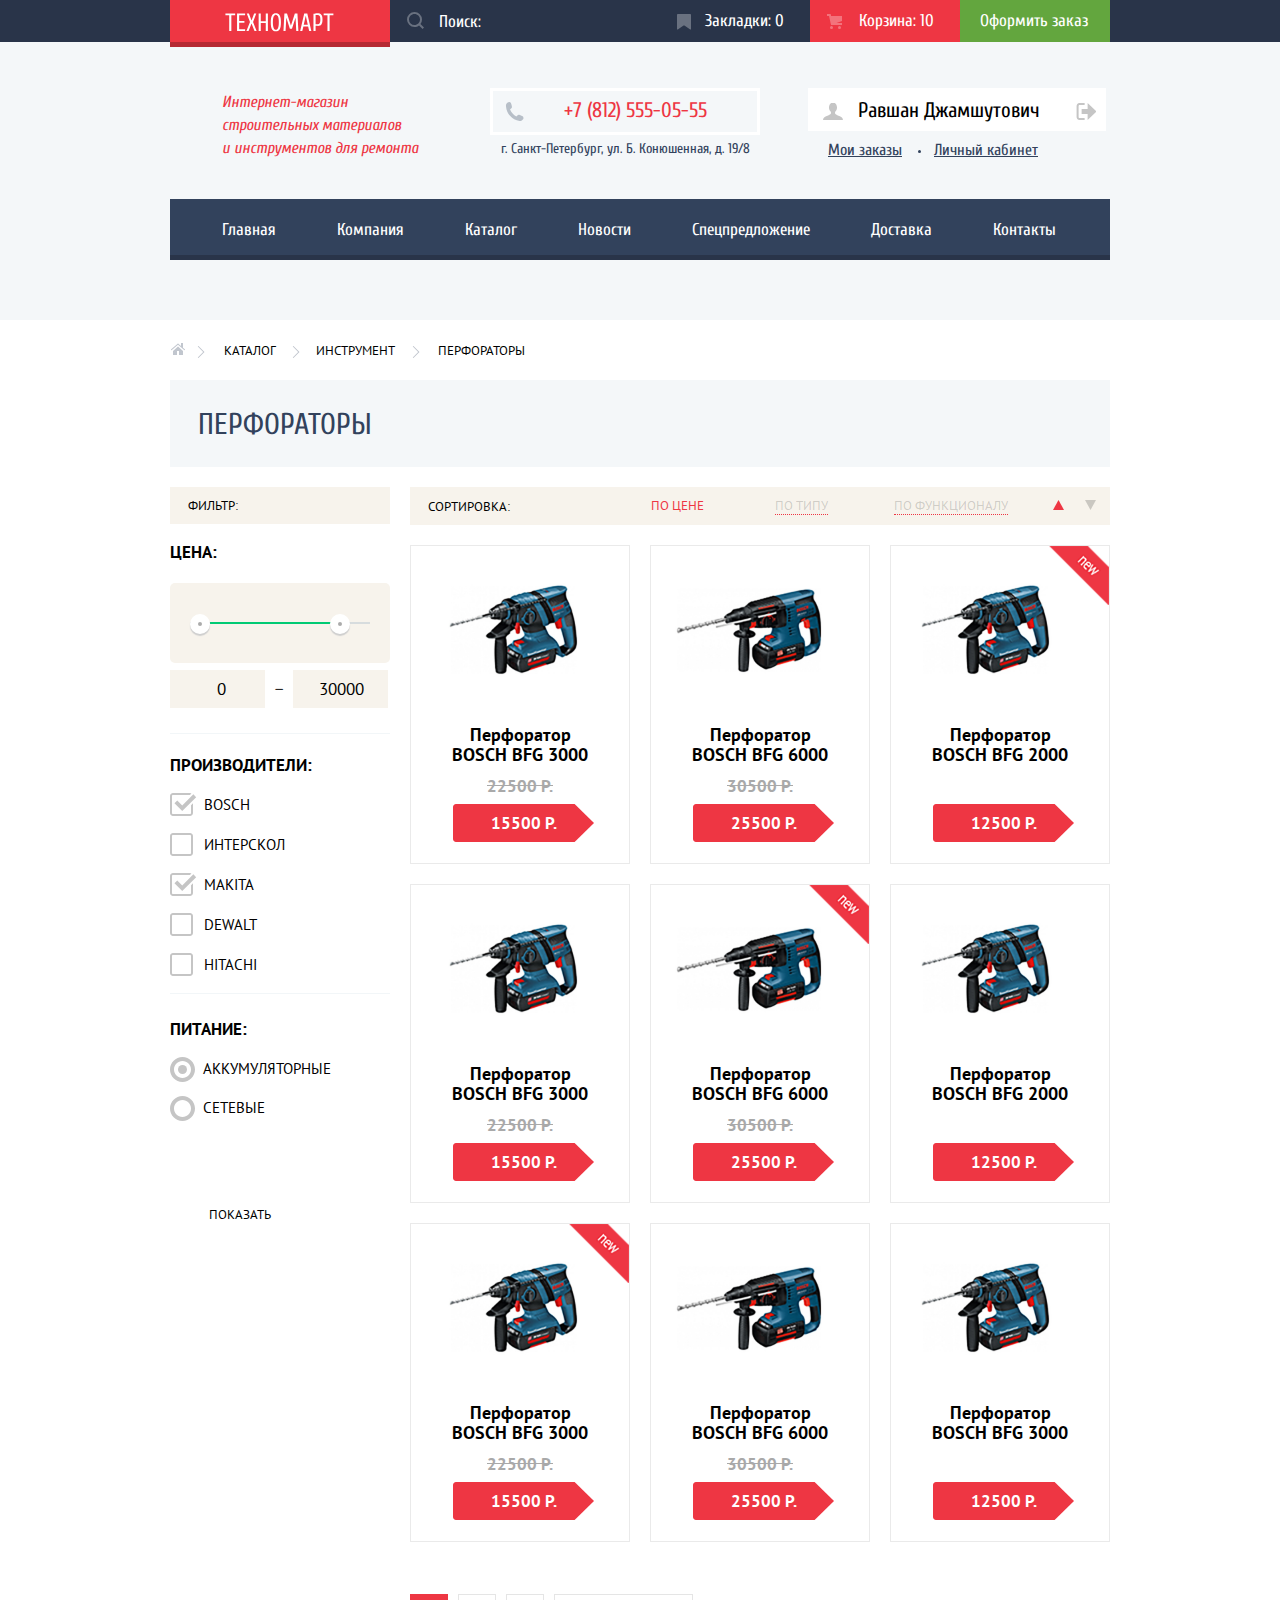
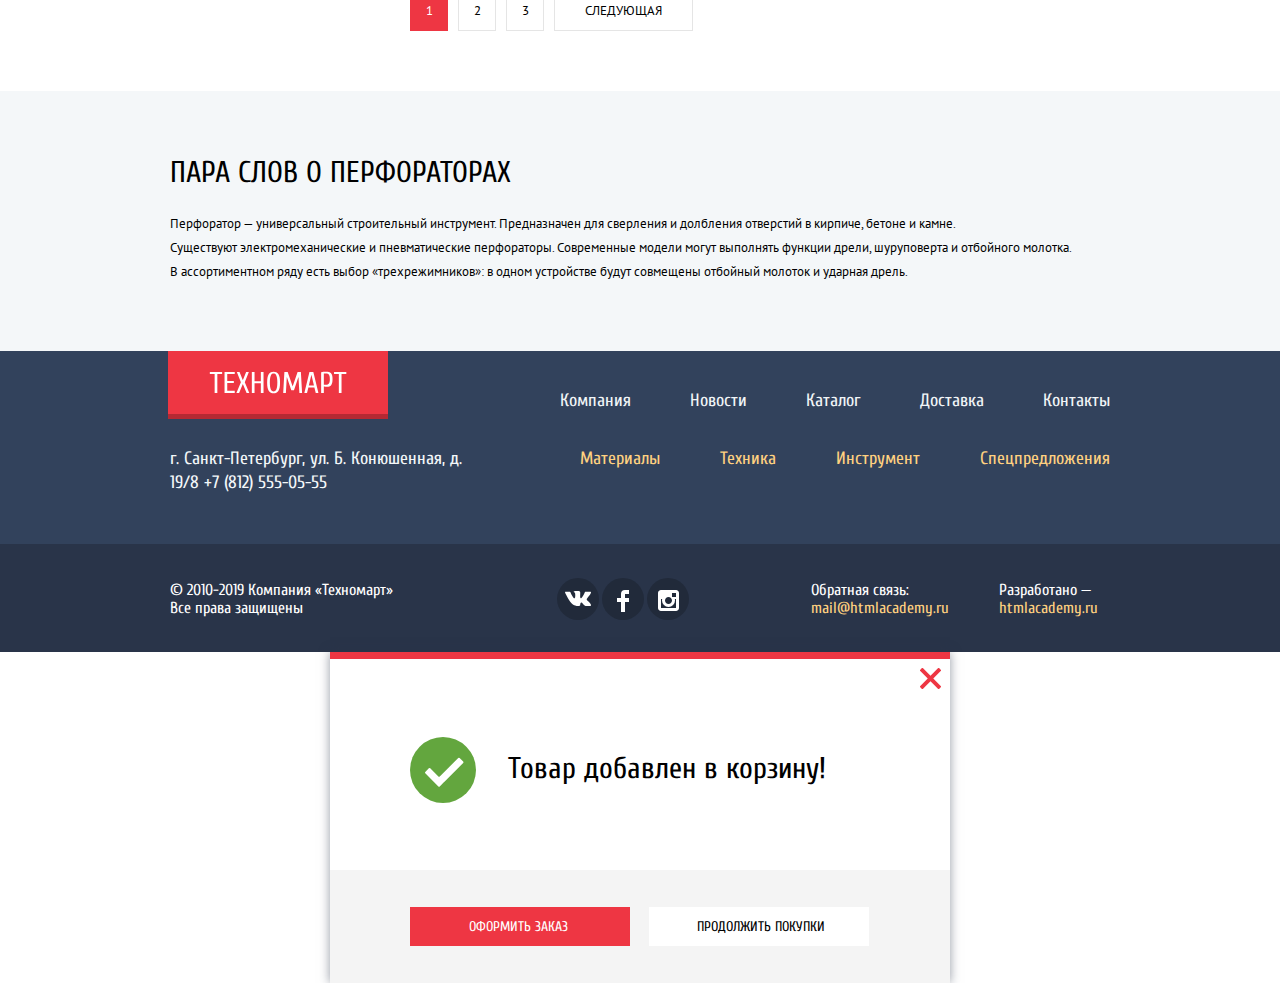
==== commit 890b63b8: "made some fixes after first review of the random reviewer" ====
--- a/catalog.html
+++ b/catalog.html
@@ -48,7 +48,7 @@
             </li>
             <li class="my-data">
               <a class="my-orders" href="">Мои заказы</a>
-              <span class="bullet">&#x2022;</span>
+              <span class="bullet"></span>
               <a class="my-account" href="">Личный кабинет</a>
             </li>
           </ul>
@@ -95,8 +95,8 @@
               <div class="range-controls">
                 <div class="scale">
                   <div class="bar">
-                    <div class="toggle toggle-min"></div>
-                    <div class="toggle toggle-max"></div>
+                    <div class="toggle toggle-min" aria-label="Минимальная цена"></div>
+                    <div class="toggle toggle-max" aria-label="Максимальная цена"></div>
                   </div>
                 </div>
               </div>
@@ -140,7 +140,7 @@
                 <label class="radio-button-label" for="filter-net">Сетевые</label>
               </p>
             </fieldset>
-            <input class="show-button filter" type="button" name="filter-show-button" id="filter-show-button" formmethod="POST" value="Показать">
+            <input class="show-button filter" type="submit" name="filter-show-button" id="filter-show-button" formmethod="POST" value="Показать">
           </form>
           <section>
             <h2 class="visually-hidden">Каталог товаров</h2>
@@ -159,14 +159,14 @@
               </ul>
               <ul class="sorting-icons">
                 <li class="sorting-list-icon">
-                  <a href="#">
+                  <a href="#" aria-label="По возрастанию">
                     <svg class="sort-item active" xmlns="http://www.w3.org/2000/svg" width="11" height="10" viewBox="0 0 11 10">
                       <path d="M5.5 0L0 10h11z"/>
                     </svg>
                   </a>
                 </li>
                 <li class="sorting-list-icon">
-                  <a href="#">
+                  <a href="#" aria-label="По убыванию">
                     <svg class="sort-item" xmlns="http://www.w3.org/2000/svg" width="11" height="10" viewBox="0 0 11 10">
                       <path d="M5.5 10L0 0h11"/>
                     </svg>
--- a/css/style.css
+++ b/css/style.css
@@ -125,16 +125,18 @@
   height: 42px;
   margin: 0;
 
-  color: #ffffff;
-
   background-color: #293449;
   border: none;
 }
 
+.search-button[type="search"] {
+  font-size: 17px;
+  line-height: 18px;
+}
+
 .search-button::placeholder {
   padding-left: 47px;
 
-  line-height: 18px;
   color: #ffffff;
 }
 
@@ -153,7 +155,7 @@
   height: 17px;
 
   content: "";
-  background: url('data:image/svg+xml,%3Csvg xmlns="http://www.w3.org/2000/svg" width="17" height="17" viewBox="0 0 17 17" %3E%3Cpath fill="grey" d="M17 15.586l-3.542-3.542A7.465 7.465 0 0 0 15 7.5 7.5 7.5 0 1 0 7.5 15c1.71 0 3.282-.579 4.544-1.542L15.586 17 17 15.586zM2 7.5C2 4.467 4.467 2 7.5 2 10.532 2 13 4.467 13 7.5c0 3.032-2.468 5.5-5.5 5.5A5.506 5.506 0 0 1 2 7.5z"%3E%3C/path%3E%3C/svg%3E') center / contain no-repeat;
+  background: url('data:image/svg+xml,%3Csvg xmlns="http://www.w3.org/2000/svg" width="17" height="17" viewBox="0 0 17 17" %3E%3Cpath fill="white" opacity="0.3" d="M17 15.586l-3.542-3.542A7.465 7.465 0 0 0 15 7.5 7.5 7.5 0 1 0 7.5 15c1.71 0 3.282-.579 4.544-1.542L15.586 17 17 15.586zM2 7.5C2 4.467 4.467 2 7.5 2 10.532 2 13 4.467 13 7.5c0 3.032-2.468 5.5-5.5 5.5A5.506 5.506 0 0 1 2 7.5z"%3E%3C/path%3E%3C/svg%3E') center / contain no-repeat;
 }
 
 .search-icon:hover::before {
@@ -206,7 +208,7 @@
   vertical-align: middle;
 
   content: "";
-  background-image: url('data:image/svg+xml,%3Csvg xmlns="http://www.w3.org/2000/svg" width="14" height="16" viewBox="0 0 14 16"%3E%3Cpath fill="grey" d="M14 15c0 .55-.368.741-.818.426l-5.363-3.765c-.45-.315-1.187-.315-1.637 0L.818 15.426C.368 15.741 0 15.55 0 15V1c0-.55.45-1 1-1h12c.55 0 1 .45 1 1v14z"/%3E%3C/svg%3E%0A');
+  background-image: url('data:image/svg+xml,%3Csvg xmlns="http://www.w3.org/2000/svg" width="14" height="16" viewBox="0 0 14 16"%3E%3Cpath fill="white" opacity="0.3" d="M14 15c0 .55-.368.741-.818.426l-5.363-3.765c-.45-.315-1.187-.315-1.637 0L.818 15.426C.368 15.741 0 15.55 0 15V1c0-.55.45-1 1-1h12c.55 0 1 .45 1 1v14z"/%3E%3C/svg%3E%0A');
   background-repeat: no-repeat;
   background-position: center;
 }
@@ -232,7 +234,7 @@
   vertical-align: middle;
 
   content: "";
-  background-image: url('data:image/svg+xml,%3Csvg xmlns="http://www.w3.org/2000/svg" width="15" height="15" viewBox="0 0 15 15" fill="grey"%3E%3Ccircle cx="4.5" cy="13.5" r="1.5"/%3E%3Ccircle cx="12.5" cy="13.5" r="1.5"/%3E%3Cpath d="M15 2H4.07l-.422-2H0v2h2.031l1.985 9H15V9H9.441L15 6.951z"/%3E%3C/svg%3E%0A');
+  background-image: url('data:image/svg+xml,%3Csvg xmlns="http://www.w3.org/2000/svg" width="15" height="15" viewBox="0 0 15 15" fill="white" opacity="0.3" %3E%3Ccircle cx="4.5" cy="13.5" r="1.5"/%3E%3Ccircle cx="12.5" cy="13.5" r="1.5"/%3E%3Cpath d="M15 2H4.07l-.422-2H0v2h2.031l1.985 9H15V9H9.441L15 6.951z"/%3E%3C/svg%3E%0A');
   background-repeat: no-repeat;
   background-position: center;
 }
@@ -305,7 +307,7 @@
 .contacts {
   display: flex;
   margin-top: 46px;
-  margin-bottom: 24px;
+  margin-bottom: 23px;
 }
 
 .intro-text {
@@ -502,17 +504,34 @@
 }
 
 .my-orders,
-.my-account,
-.bullet {
+.my-account {
   font-size: 16px;
   line-height: 18px;
   font-weight: normal;
   color: #32425c;
 }
 
+.my-orders:hover,
+.my-account:hover {
+  color: #ee3643;
+}
+
+.my-orders:active,
+.my-account:active {
+  color: rgba(50, 66, 92, 0.3);
+}
+
 .bullet {
-  margin-right: 9px;
+  display: inline-block;
+  width: 3px;
+  height: 3px;
+  margin-right: 10px;
   margin-left: 13px;
+
+  vertical-align: middle;
+
+  background-color: #32425c;
+  border-radius: 50%;
 }
 
 .my-orders {
@@ -814,12 +833,42 @@
   background-color: #ee3643;
 }
 
-.open-catalog:hover {
+.open-catalog:hover,
+.pop-subtitle:hover,
+.about-section-button:hover {
   background-color: #ca2c37;
 }
 
-.open-catalog:active {
+.open-catalog:active,
+.pop-subtitle:active,
+.about-section-button:active {
   background-color: #ba2732;
+}
+
+.slider-bullet {
+  display: inline-block;
+  box-sizing: border-box;
+  width: 10px;
+  height: 10px;
+
+  position: absolute;
+  bottom: 37px;
+
+  background-color: #ffffff;
+  border-radius: 50%;
+}
+
+.bullet-one {
+  left: 295px;
+}
+
+.bullet-two {
+  right: 295px;
+}
+
+.slider-bullet.active {
+  background-color: #ee3643;
+  border: 2px solid #ffffff;
 }
 
 /* Popular goods section */
@@ -957,9 +1006,10 @@
   padding-bottom: 8px;
   padding-right: 44px;
 
+  vertical-align: middle;
   color: #ffffff;
 
-  background-color: #367315;
+  background-color: #63a63e;
   text-decoration: none;
   text-transform: uppercase;
 }
@@ -973,13 +1023,14 @@
 
   content: "";
   vertical-align: middle;
-  background-image: url('data:image/svg+xml,%3Csvg xmlns="http://www.w3.org/2000/svg" width="15" height="15" viewBox="0 0 15 15" fill="grey"%3E%3Ccircle cx="4.5" cy="13.5" r="1.5"/%3E%3Ccircle cx="12.5" cy="13.5" r="1.5"/%3E%3Cpath d="M15 2H4.07l-.422-2H0v2h2.031l1.985 9H15V9H9.441L15 6.951z"/%3E%3C/svg%3E%0A');
+  background-image: url('data:image/svg+xml,%3Csvg xmlns="http://www.w3.org/2000/svg" width="15" height="15" viewBox="0 0 15 15" fill="white" opacity="0.3" %3E%3Ccircle cx="4.5" cy="13.5" r="1.5"/%3E%3Ccircle cx="12.5" cy="13.5" r="1.5"/%3E%3Cpath d="M15 2H4.07l-.422-2H0v2h2.031l1.985 9H15V9H9.441L15 6.951z"/%3E%3C/svg%3E%0A');
   background-repeat: no-repeat;
   background-position: center;
 }
 
 .action-buy:hover {
   background-color: #5fbb2d;
+  box-shadow: inset 0px -3px 0 0 #367315;
 }
 
 .action-buy:active {
@@ -1293,6 +1344,8 @@
   display: inline-block;
   width: 635px;
   margin: 0;
+
+  vertical-align: middle;
 }
 
 .map-section {
@@ -1659,6 +1712,19 @@
   border: 2px solid #dee3e4;
 }
 
+.name-placeholder:hover,
+.email-placeholder:hover,
+.text-placeholder:hover {
+  border: 2px solid #b5b5b5;
+}
+
+.name-placeholder:focus,
+.email-placeholder:focus,
+.text-placeholder:focus {
+  border: 2px solid #ee3643;
+  outline: none;
+}
+
 .text-placeholder {
   display: block;
   -webkit-box-sizing: border-box;
@@ -1666,6 +1732,7 @@
   box-sizing: border-box;
   width: 464px;
   min-height: 116px;
+
   padding: 0;
   padding-left: 16px;
 
@@ -1674,6 +1741,11 @@
   font-family: "PT Sans", "Arial", sans-serif;
   color: #a9a9a9;
   border: 2px solid #dee3e4;
+}
+
+.text-placeholder::placeholder {
+  display: inline;
+  vertical-align: text-top;
 }
 
 .form-elements {
@@ -1718,6 +1790,7 @@
 .cart-form-title {
   font-family: "Cuprum", "Arial", sans-serif;
   font-size: 30px;
+  line-height: 30px;
 }
 
 .cart-form-title::before {
@@ -2096,8 +2169,16 @@
   vertical-align: middle;
 
   content: "";
-  background-image: url("../img/checkbox-off.svg");
-  background-repeat: no-repeat;
+  background-image: url("data:image/svg+xml,%3Csvg xmlns='http://www.w3.org/2000/svg' width='23' height='23' fill='%23c5c5c5' viewBox='0 0 23 23'%3E%3Cpath d='M20 2c.542 0 1 .458 1 1v17c0 .542-.458 1-1 1H3c-.542 0-1-.458-1-1V3c0-.542.458-1 1-1h17m0-2H3C1.35 0 0 1.35 0 3v17c0 1.65 1.35 3 3 3h17c1.65 0 3-1.35 3-3V3c0-1.65-1.35-3-3-3z'/%3E%3C/svg%3E ");
+  background-repeat: no-repeat;
+}
+
+.check-box:hover+.check-box-label::before {
+  background-image: url("data:image/svg+xml,%3Csvg xmlns='http://www.w3.org/2000/svg' width='23' height='23' fill='%23b5b5b5' viewBox='0 0 23 23'%3E%3Cpath d='M20 2c.542 0 1 .458 1 1v17c0 .542-.458 1-1 1H3c-.542 0-1-.458-1-1V3c0-.542.458-1 1-1h17m0-2H3C1.35 0 0 1.35 0 3v17c0 1.65 1.35 3 3 3h17c1.65 0 3-1.35 3-3V3c0-1.65-1.35-3-3-3z'/%3E%3C/svg%3E ");
+}
+
+.check-box:disabled+.check-box-label::before {
+  background-image: url("data:image/svg+xml,%3Csvg xmlns='http://www.w3.org/2000/svg' width='23' height='23' fill='%23b5b5b5' opacity='0.3' viewBox='0 0 23 23'%3E%3Cpath d='M20 2c.542 0 1 .458 1 1v17c0 .542-.458 1-1 1H3c-.542 0-1-.458-1-1V3c0-.542.458-1 1-1h17m0-2H3C1.35 0 0 1.35 0 3v17c0 1.65 1.35 3 3 3h17c1.65 0 3-1.35 3-3V3c0-1.65-1.35-3-3-3z'/%3E%3C/svg%3E ");
 }
 
 .check-box:checked+.check-box-label::before {
@@ -2109,8 +2190,16 @@
   vertical-align: middle;
 
   content: "";
-  background-image: url("../img/checkbox-on.svg");
-  background-repeat: no-repeat;
+  background-image: url("data:image/svg+xml,%3Csvg xmlns='http://www.w3.org/2000/svg' width='27' height='23' viewBox='0 0 27 23'%3E%3Cpath fill='%23c5c5c5' d='M7.285 7.486l-2.829 2.829 7.783 7.783L26.171 4.166l-2.828-2.829-11.104 11.102z'/%3E%3Cpath fill='%23c5c5c5' d='M21 20c0 .542-.458 1-1 1H3c-.542 0-1-.458-1-1V3c0-.542.458-1 1-1h16.908L21.493.415A2.96 2.96 0 0 0 20 0H3C1.35 0 0 1.35 0 3v17c0 1.65 1.35 3 3 3h17c1.65 0 3-1.35 3-3v-9.829l-2 2V20z'/%3E%3C/svg%3E%0A");
+  background-repeat: no-repeat;
+}
+
+.check-box:checked:hover+.check-box-label::before {
+  background-image: url("data:image/svg+xml,%3Csvg xmlns='http://www.w3.org/2000/svg' width='27' height='23' viewBox='0 0 27 23'%3E%3Cpath fill='%23b5b5b5' d='M7.285 7.486l-2.829 2.829 7.783 7.783L26.171 4.166l-2.828-2.829-11.104 11.102z'/%3E%3Cpath fill='%23c5c5c5' d='M21 20c0 .542-.458 1-1 1H3c-.542 0-1-.458-1-1V3c0-.542.458-1 1-1h16.908L21.493.415A2.96 2.96 0 0 0 20 0H3C1.35 0 0 1.35 0 3v17c0 1.65 1.35 3 3 3h17c1.65 0 3-1.35 3-3v-9.829l-2 2V20z'/%3E%3C/svg%3E%0A");
+}
+
+.check-box:checked:disabled+.check-box-label::before {
+  background-image: url("data:image/svg+xml,%3Csvg xmlns='http://www.w3.org/2000/svg' width='27' height='23' viewBox='0 0 27 23'%3E%3Cpath fill='%23b5b5b5' opacity='0.3' d='M7.285 7.486l-2.829 2.829 7.783 7.783L26.171 4.166l-2.828-2.829-11.104 11.102z'/%3E%3Cpath fill='%23c5c5c5' d='M21 20c0 .542-.458 1-1 1H3c-.542 0-1-.458-1-1V3c0-.542.458-1 1-1h16.908L21.493.415A2.96 2.96 0 0 0 20 0H3C1.35 0 0 1.35 0 3v17c0 1.65 1.35 3 3 3h17c1.65 0 3-1.35 3-3v-9.829l-2 2V20z'/%3E%3C/svg%3E%0A");
 }
 
 .check-box-label {
@@ -2135,8 +2224,16 @@
   vertical-align: middle;
 
   content: "";
-  background-image: url("../img/radio-off.svg");
-  background-repeat: no-repeat;
+  background-image: url("data:image/svg+xml,%3Csvg xmlns='http://www.w3.org/2000/svg' width='25' height='25' fill='%23c5c5c5' viewBox='0 0 25 25'%3E%3Cpath d='M12.5 4c4.687 0 8.5 3.813 8.5 8.5 0 4.687-3.813 8.5-8.5 8.5C7.813 21 4 17.187 4 12.5 4 7.813 7.813 4 12.5 4m0-4C5.597 0 0 5.597 0 12.5S5.597 25 12.5 25 25 19.403 25 12.5 19.403 0 12.5 0z'/%3E%3C/svg%3E%0A");
+  background-repeat: no-repeat;
+}
+
+.radio-button:hover+.radio-button-label::before {
+  background-image: url("data:image/svg+xml,%3Csvg xmlns='http://www.w3.org/2000/svg' width='25' height='25' fill='%23b5b5b5' viewBox='0 0 25 25'%3E%3Cpath d='M12.5 4c4.687 0 8.5 3.813 8.5 8.5 0 4.687-3.813 8.5-8.5 8.5C7.813 21 4 17.187 4 12.5 4 7.813 7.813 4 12.5 4m0-4C5.597 0 0 5.597 0 12.5S5.597 25 12.5 25 25 19.403 25 12.5 19.403 0 12.5 0z'/%3E%3C/svg%3E%0A");
+}
+
+.radio-button:disabled+.radio-button-label::before {
+  background-image: url("data:image/svg+xml,%3Csvg xmlns='http://www.w3.org/2000/svg' width='25' height='25' fill='%23b5b5b5' opacity='0.3' viewBox='0 0 25 25'%3E%3Cpath d='M12.5 4c4.687 0 8.5 3.813 8.5 8.5 0 4.687-3.813 8.5-8.5 8.5C7.813 21 4 17.187 4 12.5 4 7.813 7.813 4 12.5 4m0-4C5.597 0 0 5.597 0 12.5S5.597 25 12.5 25 25 19.403 25 12.5 19.403 0 12.5 0z'/%3E%3C/svg%3E%0A");
 }
 
 .radio-button:checked+.radio-button-label::before {
@@ -2149,8 +2246,16 @@
   vertical-align: middle;
 
   content: "";
-  background-image: url("../img/radio-on.svg");
-  background-repeat: no-repeat;
+  background-image: url("data:image/svg+xml,%3Csvg xmlns='http://www.w3.org/2000/svg' width='25' height='25' fill='%23c5c5c5' viewBox='0 0 25 25'%3E%3Cpath d='M12.5 4c4.687 0 8.5 3.813 8.5 8.5 0 4.687-3.813 8.5-8.5 8.5C7.813 21 4 17.187 4 12.5 4 7.813 7.813 4 12.5 4m0-4C5.597 0 0 5.597 0 12.5S5.597 25 12.5 25 25 19.403 25 12.5 19.403 0 12.5 0z'/%3E%3Ccircle cx='12.5' cy='12.5' r='4.5'/%3E%3C/svg%3E");
+  background-repeat: no-repeat;
+}
+
+.radio-button:checked:hover+.radio-button-label::before {
+  background-image: url("data:image/svg+xml,%3Csvg xmlns='http://www.w3.org/2000/svg' width='25' height='25' fill='%23b5b5b5' viewBox='0 0 25 25'%3E%3Cpath d='M12.5 4c4.687 0 8.5 3.813 8.5 8.5 0 4.687-3.813 8.5-8.5 8.5C7.813 21 4 17.187 4 12.5 4 7.813 7.813 4 12.5 4m0-4C5.597 0 0 5.597 0 12.5S5.597 25 12.5 25 25 19.403 25 12.5 19.403 0 12.5 0z'/%3E%3Ccircle cx='12.5' cy='12.5' r='4.5'/%3E%3C/svg%3E");
+}
+
+.radio-button:checked:disabled+.radio-button-label::before {
+  background-image: url("data:image/svg+xml,%3Csvg xmlns='http://www.w3.org/2000/svg' width='25' height='25' fill='%23b5b5b5' opacity='0.3' viewBox='0 0 25 25'%3E%3Cpath d='M12.5 4c4.687 0 8.5 3.813 8.5 8.5 0 4.687-3.813 8.5-8.5 8.5C7.813 21 4 17.187 4 12.5 4 7.813 7.813 4 12.5 4m0-4C5.597 0 0 5.597 0 12.5S5.597 25 12.5 25 25 19.403 25 12.5 19.403 0 12.5 0z'/%3E%3Ccircle cx='12.5' cy='12.5' r='4.5'/%3E%3C/svg%3E");
 }
 
 .radio-button-label {
@@ -2162,6 +2267,11 @@
   text-transform: uppercase;
 }
 
+.check-box:disabled + .check-box-label,
+.radio-button:disabled + .radio-button-label{
+  color: rgba(0, 0, 0, 0.4);
+}
+
 .sorting {
   display: flex;
   margin-bottom: 20px;
@@ -2177,10 +2287,13 @@
 }
 
 .sorting-title {
-  margin-right: 139px;
+  display: inline-block;
+  margin-top: 11px;
+  margin-bottom: 9px;
+  margin-right: 141px;
 
   font-size: 13px;
-  line-height: 13px;
+  line-height: 18px;
   font-family: "PT Sans", "Arial", sans-serif;
 }
 
@@ -2204,7 +2317,7 @@
 }
 
 .sorting-list-item:nth-of-type(3) {
-  margin-right: 46px;
+  margin-right: 45px;
 }
 
 .sorting-list-icon:nth-of-type(1) {
@@ -2242,7 +2355,7 @@
 
 .about-tool-section {
   padding-top: 67px;
-  padding-bottom: 56px;
+  padding-bottom: 67px;
 
   background-color: #f4f7f9;
 }
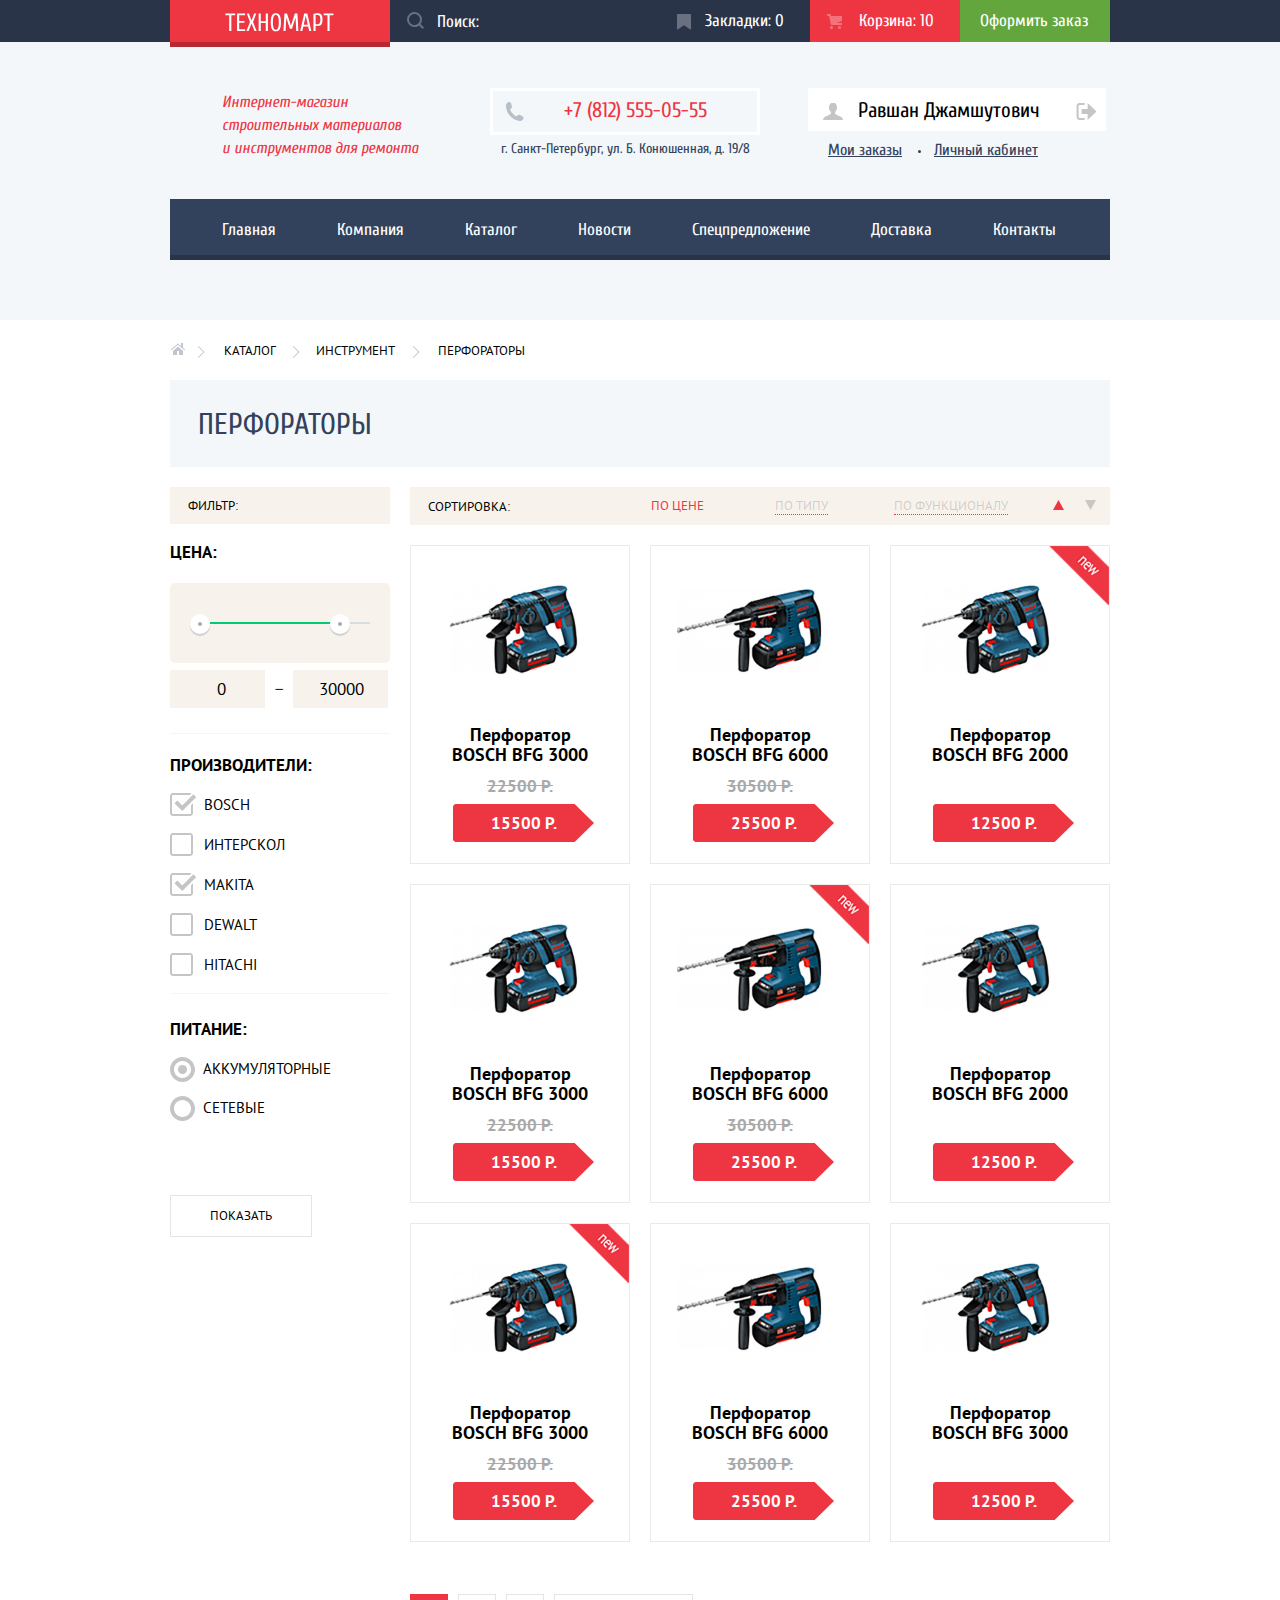
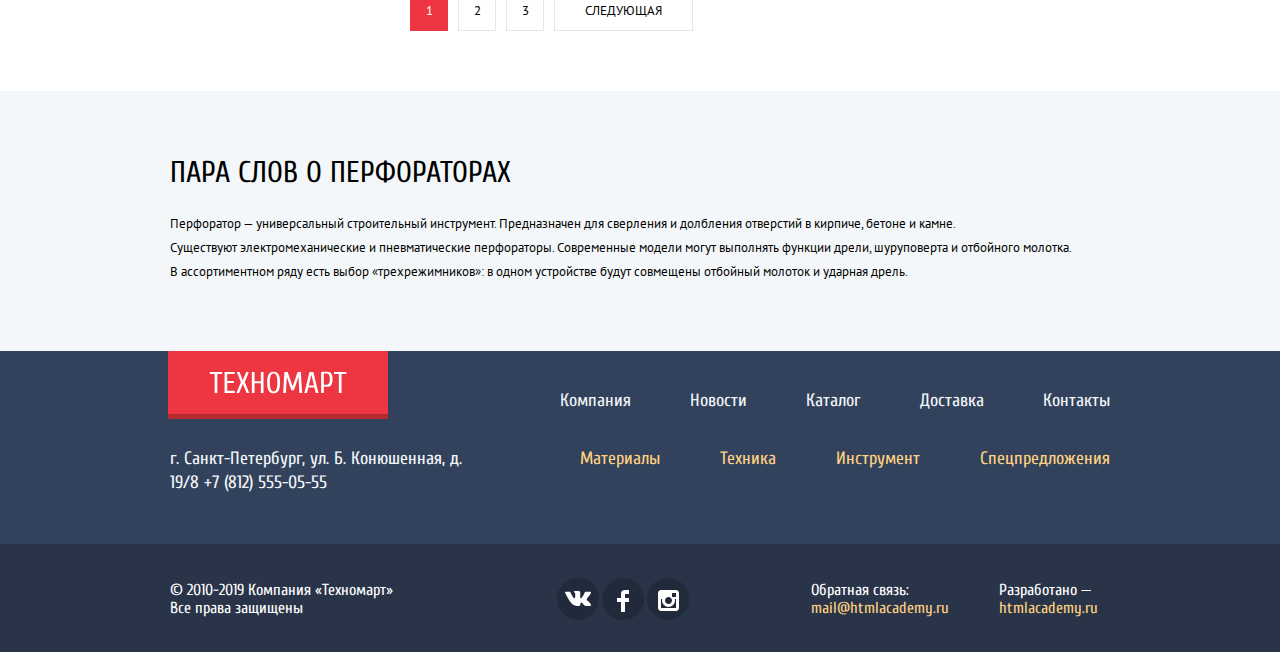
==== commit fe110a6e: "Fixed B1, B4, B9, B11, B13" ====
--- a/catalog.html
+++ b/catalog.html
@@ -373,9 +373,11 @@
       </div>
     </footer>
     <form class="added-cart-form center">
-      <svg class="close-button" xmlns="http://www.w3.org/2000/svg" width="21" height="21" viewBox="0 0 21 21">
+      <button class="close-button" aria-label="Закрыть">
+        <svg xmlns="http://www.w3.org/2000/svg" width="21" height="21" viewBox="0 0 21 21">
         <path fill="#ee3643" d="M13.273 10.5l7.422-7.422a1.003 1.003 0 0 0 0-1.414L19.336.305a1.003 1.003 0 0 0-1.414 0L10.5 7.727 3.078.305a1.003 1.003 0 0 0-1.414 0L.305 1.664a1.003 1.003 0 0 0 0 1.414L7.727 10.5.306 17.922a1.003 1.003 0 0 0 0 1.414l1.359 1.359a1.003 1.003 0 0 0 1.414 0l7.422-7.422 7.422 7.422a1.003 1.003 0 0 0 1.414 0l1.359-1.359a1.003 1.003 0 0 0 0-1.414z"/>
       </svg>
+      </button>
       <div class="contact-form-top">
         <p class="cart-form-title">Товар добавлен в корзину!</p>
       </div>
--- a/css/style.css
+++ b/css/style.css
@@ -132,9 +132,11 @@
 .search-button[type="search"] {
   font-size: 17px;
   line-height: 18px;
-}
-
-.search-button::placeholder {
+  font-weight: normal;
+  text-align: left;
+}
+
+.search-button {
   padding-left: 47px;
 
   color: #ffffff;
@@ -142,6 +144,10 @@
 
 .search-icon {
   position: relative;
+}
+
+.search-button::placeholder {
+  color: #ffffff;
 }
 
 .search-icon:before {
@@ -155,15 +161,16 @@
   height: 17px;
 
   content: "";
-  background: url('data:image/svg+xml,%3Csvg xmlns="http://www.w3.org/2000/svg" width="17" height="17" viewBox="0 0 17 17" %3E%3Cpath fill="white" opacity="0.3" d="M17 15.586l-3.542-3.542A7.465 7.465 0 0 0 15 7.5 7.5 7.5 0 1 0 7.5 15c1.71 0 3.282-.579 4.544-1.542L15.586 17 17 15.586zM2 7.5C2 4.467 4.467 2 7.5 2 10.532 2 13 4.467 13 7.5c0 3.032-2.468 5.5-5.5 5.5A5.506 5.506 0 0 1 2 7.5z"%3E%3C/path%3E%3C/svg%3E') center / contain no-repeat;
+  background: url("../img/icon-search.svg") center / contain no-repeat;
+  opacity: 0.3;
 }
 
 .search-icon:hover::before {
-  background: url('data:image/svg+xml,%3Csvg xmlns="http://www.w3.org/2000/svg" width="17" height="17" viewBox="0 0 17 17" %3E%3Cpath fill="white" d="M17 15.586l-3.542-3.542A7.465 7.465 0 0 0 15 7.5 7.5 7.5 0 1 0 7.5 15c1.71 0 3.282-.579 4.544-1.542L15.586 17 17 15.586zM2 7.5C2 4.467 4.467 2 7.5 2 10.532 2 13 4.467 13 7.5c0 3.032-2.468 5.5-5.5 5.5A5.506 5.506 0 0 1 2 7.5z"%3E%3C/path%3E%3C/svg%3E') center / contain no-repeat;
+  opacity: 1;
 }
 
 .search-icon:focus-within::before {
-  background: url('data:image/svg+xml,%3Csvg xmlns="http://www.w3.org/2000/svg" width="17" height="17" viewBox="0 0 17 17" %3E%3Cpath fill="red" d="M17 15.586l-3.542-3.542A7.465 7.465 0 0 0 15 7.5 7.5 7.5 0 1 0 7.5 15c1.71 0 3.282-.579 4.544-1.542L15.586 17 17 15.586zM2 7.5C2 4.467 4.467 2 7.5 2 10.532 2 13 4.467 13 7.5c0 3.032-2.468 5.5-5.5 5.5A5.506 5.506 0 0 1 2 7.5z"%3E%3C/path%3E%3C/svg%3E') center / contain no-repeat;
+  background: url("../img/icon-search-red.svg") center / contain no-repeat;
 }
 
 .search-button:hover {
@@ -187,6 +194,9 @@
   padding-top: 12px;
   padding-bottom: 14px;
 
+  font-size: 17px;
+  line-height: 18px;
+  font-weight: normal;
   vertical-align: middle;
   text-align: left;
 
@@ -276,6 +286,9 @@
   box-sizing: border-box;
   padding: 12px 22px 14px 20px;
 
+  font-size: 17px;
+  line-height: 18px;
+  font-weight: normal;
   vertical-align: middle;
   text-align: center;
 
@@ -613,7 +626,7 @@
   margin-bottom: 20px;
 
   background-color: #ffbf47;
-  background-image: url(../img/can-icon.svg);
+  background-image: url("../img/can-icon.svg");
   background-repeat: no-repeat;
   background-position-x: 213px;
   background-position-y: 31px;
@@ -632,7 +645,7 @@
   margin-bottom: 20px;
 
   background-color: #3bbce3;
-  background-image: url(../img/drill-icon.svg);
+  background-image: url("../img/drill-icon.svg");
   background-repeat: no-repeat;
   background-position-x: 196px;
   background-position-y: 33px;
@@ -643,7 +656,7 @@
   margin-bottom: 20px;
 
   background-color: #dc91d8;
-  background-image: url(../img/truck-icon.svg);
+  background-image: url("../img/truck-icon.svg");
   background-repeat: no-repeat;
   background-position-x: 191px;
   background-position-y: 31px;
@@ -654,7 +667,7 @@
   margin-bottom: 20px;
 
   background-color: #8ed78f;
-  background-image: url(../img/big-cart-icon.svg);
+  background-image: url("../img/big-cart-icon.svg");
   background-repeat: no-repeat;
   background-position-x: 196px;
   background-position-y: 26px;
@@ -664,7 +677,7 @@
   width: 300px;
 
   background-color: #ffc047;
-  background-image: url(../img/deivery-icon.svg);
+  background-image: url("../img/deivery-icon.svg");
   background-repeat: no-repeat;
   background-position-x: 191px;
   background-position-y: 32px;
@@ -854,6 +867,8 @@
   position: absolute;
   bottom: 37px;
 
+  vertical-align: middle;
+
   background-color: #ffffff;
   border-radius: 50%;
 }
@@ -1023,7 +1038,8 @@
 
   content: "";
   vertical-align: middle;
-  background-image: url('data:image/svg+xml,%3Csvg xmlns="http://www.w3.org/2000/svg" width="15" height="15" viewBox="0 0 15 15" fill="white" opacity="0.3" %3E%3Ccircle cx="4.5" cy="13.5" r="1.5"/%3E%3Ccircle cx="12.5" cy="13.5" r="1.5"/%3E%3Cpath d="M15 2H4.07l-.422-2H0v2h2.031l1.985 9H15V9H9.441L15 6.951z"/%3E%3C/svg%3E%0A');
+  background-image: url("../img/cart-icon.svg");
+  opacity: 0.3;
   background-repeat: no-repeat;
   background-position: center;
 }
@@ -1097,7 +1113,7 @@
   text-align: center;
   color: #ffffff;
 
-  background-image: url('../img/item-button.svg');
+  background-image: url("../img/item-button.svg");
 }
 
 /* Popular brands section */
@@ -1252,7 +1268,7 @@
   left: 240px;
 
   display: none;
-  width: 720px;
+  width: 700px;
   height: 250px;
 
   background-color: #f4f7f9;
@@ -1292,7 +1308,7 @@
 }
 
 .delivery {
-  background-image: url(../img/delivery.png);
+  background-image: url("../img/delivery.png");
   background-repeat: no-repeat;
   background-size: 468px 261px;
   background-position-x: 231px;
@@ -1300,7 +1316,7 @@
 }
 
 .guarantee {
-  background-image: url(../img/guarantee.png);
+  background-image: url("../img/guarantee.png");
   background-repeat: no-repeat;
   background-size: 389px 283px;
   background-position-x: 319px;
@@ -1308,7 +1324,7 @@
 }
 
 .credit {
-  background-image: url(../img/credit.png);
+  background-image: url("../img/credit.png");
   background-repeat: no-repeat;
   background-size: 465px 285px;
   background-position-x: 245px;
@@ -1415,7 +1431,7 @@
 
 .about-section-button {
   display: block;
-  box-sizing: content-box;
+  box-sizing: border-box;
   width: 220px;
   padding-top: 11px;
   padding-bottom: 10px;
@@ -1659,19 +1675,21 @@
 
 /* Modal pop-ups */
 .big-map {
-  display: block;
+  display: none;
+
+  position: relative;
   margin: 0 auto;
 }
 
 .contact-form {
   position: relative;
 
-  display: block;
+  display: none;
   width: 620px;
 
   background-color: #ffffff;
   box-shadow: 0 0 10px rgba(41, 52, 73, 0.5);
-  border-top: 3px solid #ee3643;
+  border-top: 7px solid #ee3643;
 }
 
 .contact-form-top {
@@ -1679,13 +1697,15 @@
   flex-wrap: wrap;
   width: 460px;
   margin: 0 auto;
-  margin-top: 48px;
-  margin-bottom: 37px;
+  margin-top: 45px;
+  margin-bottom: 25px;
 }
 
 .form-item {
   display: inline-block;
   width: 220px;
+  margin: 0;
+  margin-bottom: 6px;
 
   vertical-align: middle;
 }
@@ -1699,10 +1719,11 @@
   -webkit-box-sizing: border-box;
   -moz-box-sizing: border-box;
   box-sizing: border-box;
-  width: 224px;
-  padding-top: 12px;
-  padding-bottom: 13px;
-  padding-left: 16px;
+  width: 220px;
+  padding-top: 8px;
+  padding-bottom: 8px;
+  padding-left: 14px;
+  margin-top: 5px;
 
   font-size: 13px;
   line-height: 18px;
@@ -1730,27 +1751,21 @@
   -webkit-box-sizing: border-box;
   -moz-box-sizing: border-box;
   box-sizing: border-box;
-  width: 464px;
-  min-height: 116px;
-
-  padding: 0;
-  padding-left: 16px;
+  width: 460px;
+  min-height: 114px;
+
+  margin-top: 5px;
+  padding-top: 10px;
+  padding-left: 14px;
 
   font-size: 13px;
   line-height: 18px;
   font-family: "PT Sans", "Arial", sans-serif;
-  color: #a9a9a9;
+  color: #999999;
   border: 2px solid #dee3e4;
 }
 
-.text-placeholder::placeholder {
-  display: inline;
-  vertical-align: text-top;
-}
-
 .form-elements {
-  margin-bottom: 13px;
-
   font-size: 18px;
   line-height: 18px;
   color: #000000;
@@ -1770,14 +1785,17 @@
 
 .close-button {
   position: absolute;
-  top: 9px;
-  right: 9px;
+  top: 8px;
+  right: 4px;
+
+  border: none;
+  background-color: transparent;
 }
 
 .added-cart-form {
   position: relative;
 
-  display: block;
+  display: none;
   -webkit-box-sizing: border-box;
   -moz-box-sizing: border-box;
   box-sizing: border-box;
@@ -1787,6 +1805,11 @@
   box-shadow: 0 0 10px rgba(41, 52, 73, 0.5);
 }
 
+.added-cart-form .contact-form-top {
+  margin-top: 18px;
+  margin-bottom: 19px;
+}
+
 .cart-form-title {
   font-family: "Cuprum", "Arial", sans-serif;
   font-size: 30px;
@@ -1797,7 +1820,7 @@
   display: inline-block;
   width: 66px;
   height: 66px;
-  margin-right: 32px;
+  margin-right: 33px;
 
   content: "";
   background-image: url("../img/modal-check.svg");
@@ -1844,6 +1867,7 @@
   font-size: 14px;
   line-height: 18px;
   text-align: center;
+  vertical-align: middle;
   color: #000000;
 
   background-color: #ffffff;
@@ -2052,8 +2076,6 @@
 
   background-color: #ffffff;
   border: 1px solid #e5e5e5;
-  border: none;
-  outline: none;
 }
 
 .range-controls {
@@ -2295,6 +2317,7 @@
   font-size: 13px;
   line-height: 18px;
   font-family: "PT Sans", "Arial", sans-serif;
+  vertical-align: middle;
 }
 
 .sorting-list,
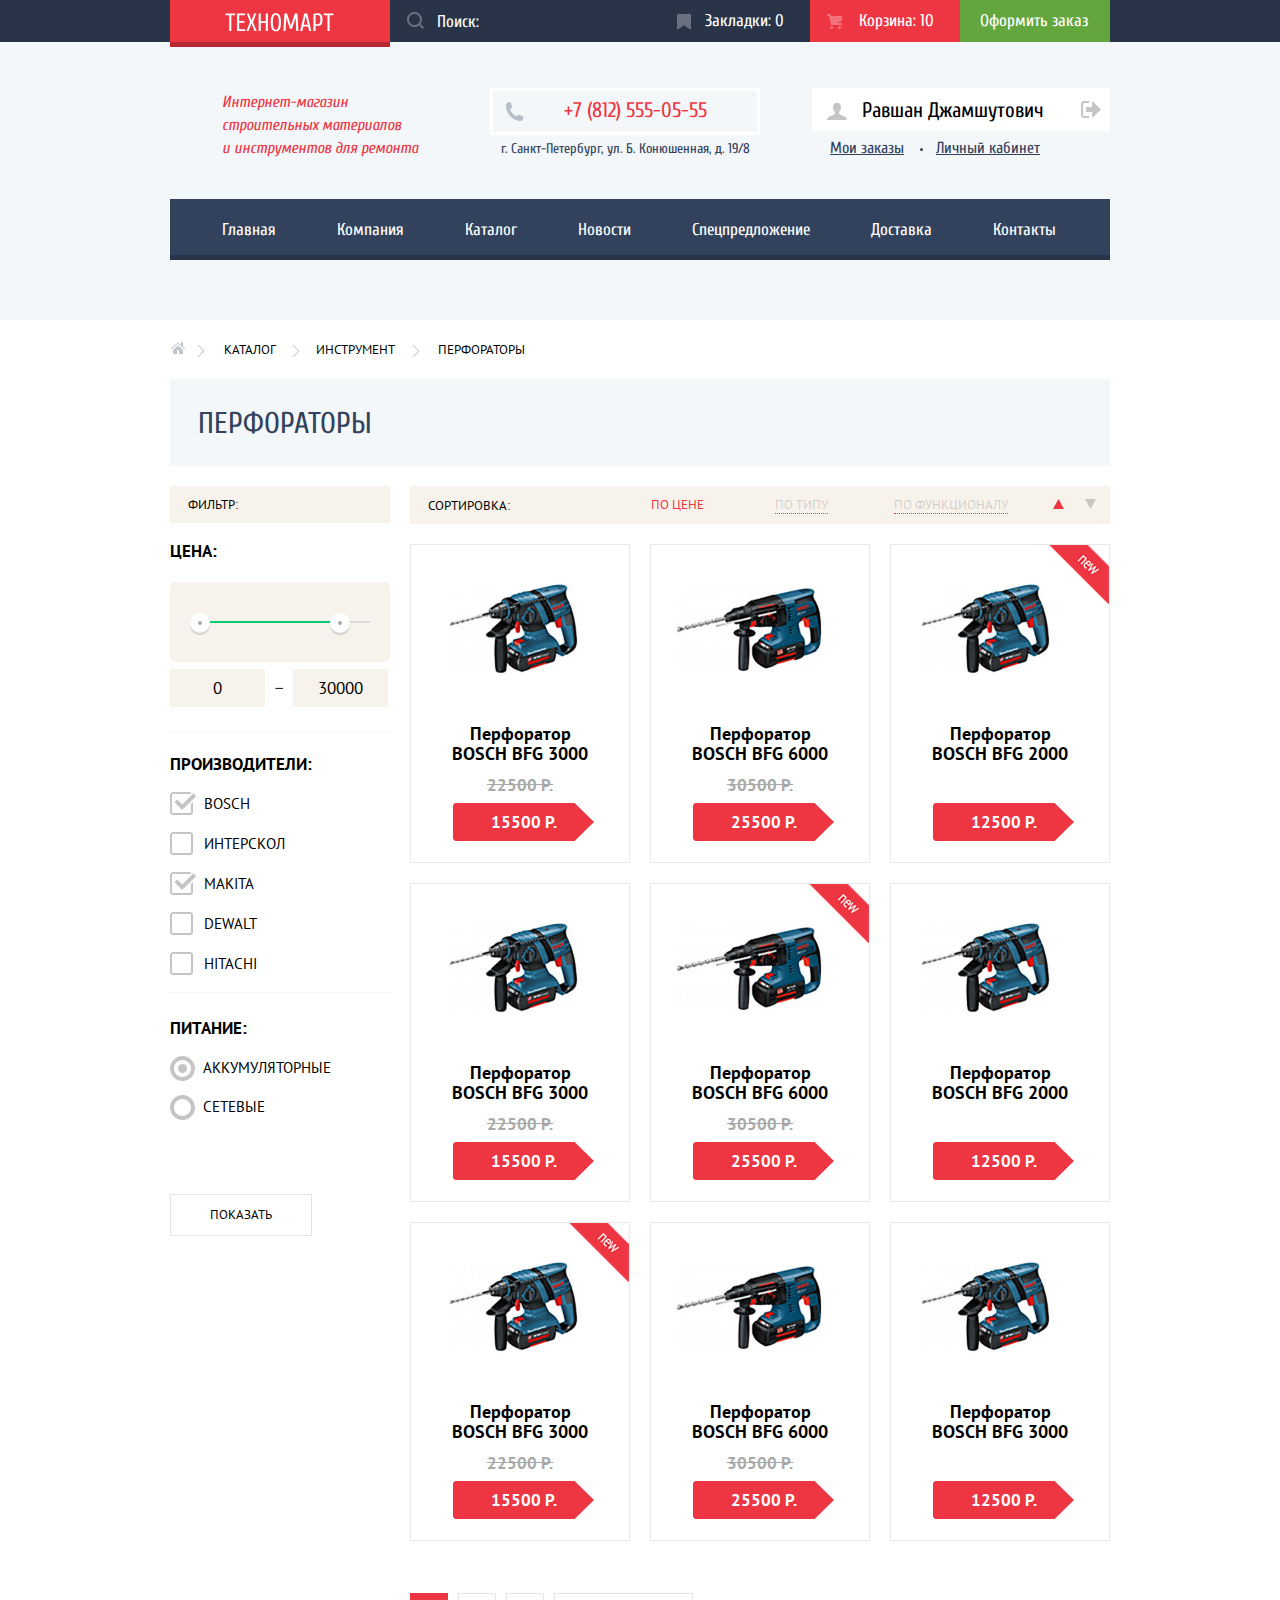
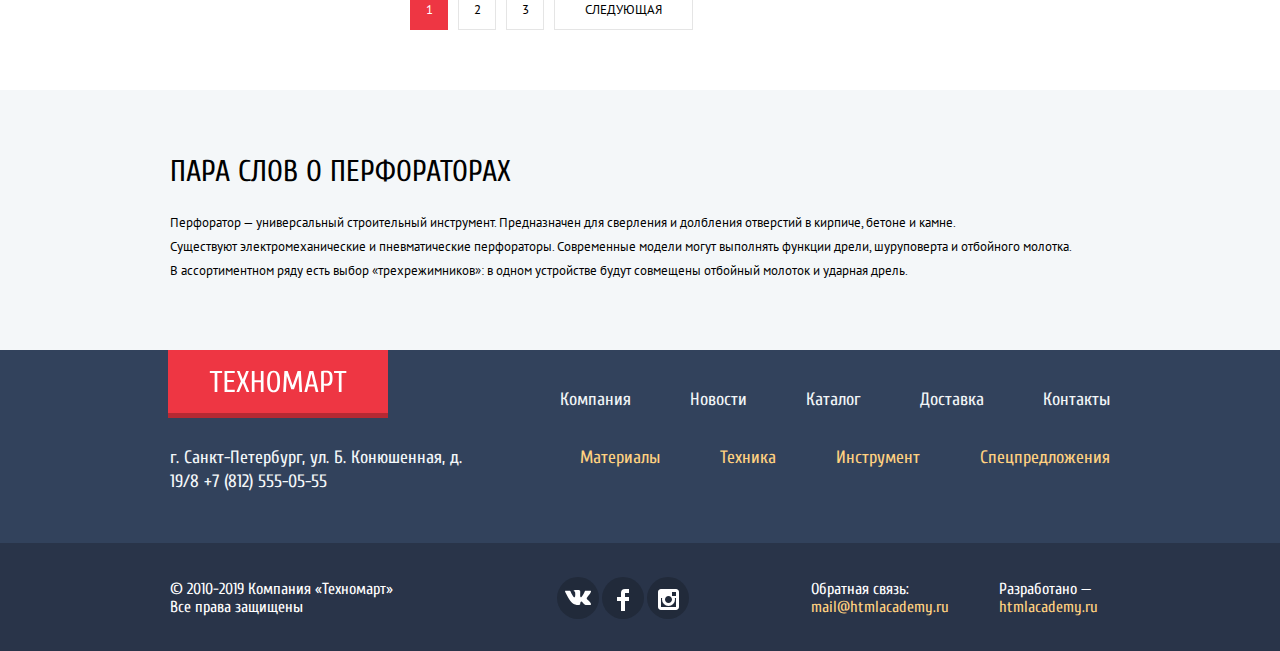
==== commit fbb5d3c5: "fixed other basic requirements" ====
--- a/catalog.html
+++ b/catalog.html
@@ -42,9 +42,16 @@
           <p class="intro-address">
             <a class="intro-phone" href="tel:+78125550555">+7 (812) 555-05-55</a>г. Санкт-Петербург, ул. Б. Конюшенная, д. 19/8
           </p>
-          <ul class="user-account in-account">
-            <li>
-              <a class="user-name" href="">Равшан Джамшутович</a>
+          <ul class="user-account">
+            <li class="user-account-signed">
+              <ul class="in-account">
+                <li>
+                  <a class="user-name" href="">Равшан Джамшутович</a>
+                </li>
+                <li>
+                  <a class="sign-out" href="" aria-label="Выйти"></a>
+                </li>
+              </ul>
             </li>
             <li class="my-data">
               <a class="my-orders" href="">Мои заказы</a>
--- a/css/style.css
+++ b/css/style.css
@@ -34,7 +34,8 @@
 .breadcrumbs,
 .header-actions,
 .main-nav,
-.sliders {
+.sliders,
+.in-account {
   padding: 0;
   margin: 0;
 
@@ -84,6 +85,8 @@
 }
 
 .header-menu-container {
+  display: -webkit-flex;
+  display: -ms-flexbox;
   display: flex;
   height: 42px;
   padding: 0;
@@ -102,6 +105,8 @@
 }
 
 .header-actions {
+  display: -webkit-flex;
+  display: -ms-flexbox;
   display: flex;
 }
 
@@ -218,21 +223,18 @@
   vertical-align: middle;
 
   content: "";
-  background-image: url('data:image/svg+xml,%3Csvg xmlns="http://www.w3.org/2000/svg" width="14" height="16" viewBox="0 0 14 16"%3E%3Cpath fill="white" opacity="0.3" d="M14 15c0 .55-.368.741-.818.426l-5.363-3.765c-.45-.315-1.187-.315-1.637 0L.818 15.426C.368 15.741 0 15.55 0 15V1c0-.55.45-1 1-1h12c.55 0 1 .45 1 1v14z"/%3E%3C/svg%3E%0A');
+  background-image: url("../img/icon-bookmark.svg");
+  opacity: 0.3;
   background-repeat: no-repeat;
   background-position: center;
 }
 
 .favourites:hover:before {
-  background-image: url('data:image/svg+xml,%3Csvg xmlns="http://www.w3.org/2000/svg" width="14" height="16" viewBox="0 0 14 16"%3E%3Cpath fill="white" d="M14 15c0 .55-.368.741-.818.426l-5.363-3.765c-.45-.315-1.187-.315-1.637 0L.818 15.426C.368 15.741 0 15.55 0 15V1c0-.55.45-1 1-1h12c.55 0 1 .45 1 1v14z"/%3E%3C/svg%3E%0A');
-  background-repeat: no-repeat;
-  background-position: center;
+  opacity: 1;
 }
 
 .favourites:active:before {
-  background-image: url('data:image/svg+xml,%3Csvg xmlns="http://www.w3.org/2000/svg" width="14" height="16" viewBox="0 0 14 16"%3E%3Cpath fill="white" opacity="0.5" d="M14 15c0 .55-.368.741-.818.426l-5.363-3.765c-.45-.315-1.187-.315-1.637 0L.818 15.426C.368 15.741 0 15.55 0 15V1c0-.55.45-1 1-1h12c.55 0 1 .45 1 1v14z"/%3E%3C/svg%3E%0A');
-  background-repeat: no-repeat;
-  background-position: center;
+  opacity: 0.5;
 }
 
 .bin:before {
@@ -244,21 +246,18 @@
   vertical-align: middle;
 
   content: "";
-  background-image: url('data:image/svg+xml,%3Csvg xmlns="http://www.w3.org/2000/svg" width="15" height="15" viewBox="0 0 15 15" fill="white" opacity="0.3" %3E%3Ccircle cx="4.5" cy="13.5" r="1.5"/%3E%3Ccircle cx="12.5" cy="13.5" r="1.5"/%3E%3Cpath d="M15 2H4.07l-.422-2H0v2h2.031l1.985 9H15V9H9.441L15 6.951z"/%3E%3C/svg%3E%0A');
+  background-image: url("../img/cart-icon.svg");
+  opacity: 0.3;
   background-repeat: no-repeat;
   background-position: center;
 }
 
 .bin:hover:before {
-  background-image: url('data:image/svg+xml,%3Csvg xmlns="http://www.w3.org/2000/svg" width="15" height="15" viewBox="0 0 15 15" fill="white"%3E%3Ccircle cx="4.5" cy="13.5" r="1.5"/%3E%3Ccircle cx="12.5" cy="13.5" r="1.5"/%3E%3Cpath d="M15 2H4.07l-.422-2H0v2h2.031l1.985 9H15V9H9.441L15 6.951z"/%3E%3C/svg%3E%0A');
-  background-repeat: no-repeat;
-  background-position: center;
+   opacity: 1;
 }
 
 .bin:active:before {
-  background-image: url('data:image/svg+xml,%3Csvg xmlns="http://www.w3.org/2000/svg" width="15" height="15" viewBox="0 0 15 15" fill="white" opacity="0.5"%3E%3Ccircle cx="4.5" cy="13.5" r="1.5"/%3E%3Ccircle cx="12.5" cy="13.5" r="1.5"/%3E%3Cpath d="M15 2H4.07l-.422-2H0v2h2.031l1.985 9H15V9H9.441L15 6.951z"/%3E%3C/svg%3E%0A');
-  background-repeat: no-repeat;
-  background-position: center;
+ opacity: 0.5;
 }
 
 .favourites:hover,
@@ -318,6 +317,8 @@
 /* Header of the page: Line 2*/
 
 .contacts {
+  display: -webkit-flex;
+  display: -ms-flexbox;
   display: flex;
   margin-top: 46px;
   margin-bottom: 23px;
@@ -383,18 +384,24 @@
 }
 
 .user-account {
+  display: -webkit-flex;
+  display: -ms-flexbox;
   display: flex;
+  -webkit-flex-wrap: wrap;
+  -ms-flex-flow: row wrap;
   flex-wrap: wrap;
   justify-content: flex-end;
   padding: 0;
   margin: 0;
+  width: 350px;
 
   list-style: none;
 }
 
 .sign-in,
 .sign-up,
-.user-name {
+.user-name,
+.sign-out {
   display: inline-block;
   padding-top: 12px;
   padding-bottom: 10px;
@@ -451,15 +458,30 @@
   color: rgba(0, 0, 0, 0.3);
 }
 
+.user-account-signed,
+.my-data,
 .in-account {
-  display: inline-block;
+  margin: 0;
+  padding: 0;
+}
+
+.my-data {
+  display: inline-block;
+  margin-bottom: 10px;
+  margin-right: 70px;
+
+  vertical-align: middle;
+}
+
+.in-account {
+  display: flex;
 
   vertical-align: middle;
 }
 
 .user-name {
   margin-left: 48px;
-  margin-bottom: 8px;
+  padding-right: 27px;
 }
 
 .user-name::before {
@@ -477,16 +499,19 @@
   background-position: center;
 }
 
-.user-name::after {
+.sign-out {
   display: inline-block;
   width: 20px;
   height: 17px;
-  margin-right: 10px;
-  margin-left: 36px;
+  padding-top: 14px;
+  padding-right: 19px;
+  padding-bottom: 12px;
+  margin: 0;
 
   vertical-align: middle;
 
   content: "";
+  background-color: #ffffff;
   background-image: url("../img/icon-logout.svg");
   background-repeat: no-repeat;
   background-position: center;
@@ -500,20 +525,21 @@
   color: rgba(0, 0, 0, 0.3);
 }
 
-.user-name:hover::after {
-  background-image: url("../img/icon-logout-2.svg");
-}
-
 .user-name:hover::before {
   background-image: url("../img/icon-user-2.svg");
 }
 
-.user-name:active::after {
-  background-image: url("../img/icon-logout.svg");
-}
 
 .user-name:active::before {
   background-image: url("../img/icon-user.svg");
+}
+
+.sign-out:hover {
+  background-image: url("../img/icon-logout-2.svg");
+}
+
+.sign-out:active {
+  background-image: url("../img/icon-logout.svg");
 }
 
 .my-orders,
@@ -568,27 +594,21 @@
   list-style: none;
 }
 
-.main-link {
+.main-link-a {
+  display: inline-block;
   padding: 22px 31px 22px 30px;
 
   text-align: center;
-}
-
-.main-nav .main-link:first-of-type {
-  padding-left: 52px;
-}
-
-.main-nav .main-link:last-of-type {
-  padding-right: 50px;
-}
-
-.main-link .main-link-a {
   letter-spacing: normal;
   color: #ffffff;
 
   text-decoration: none;
 }
 
+.main-nav .main-link:first-of-type {
+  padding-left: 22px;
+}
+
 .main-link:hover {
   background-color: #293449;
 }
@@ -603,8 +623,12 @@
 /* Section with cards and slider */
 
 .cards {
+  display: -webkit-flex;
+  display: -ms-flexbox;
   display: flex;
   justify-content: flex-start;
+  -webkit-flex-wrap: wrap;
+  -ms-flex-flow: row wrap;
   flex-wrap: wrap;
   margin: 0 auto;
   margin-top: 59px;
@@ -738,6 +762,8 @@
 }
 
 .vertical-cards {
+  display: -webkit-flex;
+  display: -ms-flexbox;
   display: flex;
   flex-flow: column;
 }
@@ -890,6 +916,8 @@
 .pop-section {
   position: relative;
 
+  display: -webkit-flex;
+  display: -ms-flexbox;
   display: flex;
   margin-bottom: 20px;
 
@@ -929,8 +957,12 @@
 }
 
 .items {
+  display: -webkit-flex;
+  display: -ms-flexbox;
   display: flex;
   text-align: center;
+  -webkit-flex-wrap: wrap;
+  -ms-flex-flow: row wrap;
   flex-wrap: wrap;
 }
 
@@ -938,6 +970,7 @@
   position: relative;
 
   width: 218px;
+  min-height: 315px;;
   margin-right: 20px;
   margin-bottom: 20px;
 
@@ -948,11 +981,12 @@
   margin-bottom: 4px;
 }
 
-.items-index .list-item:last-child {
+.items-index .list-item:nth-of-type(4n+4) {
   margin-right: 0;
 }
 
 .items-catalog {
+  width: 700px;
   margin-bottom: 20px;
 }
 
@@ -1118,58 +1152,73 @@
 
 /* Popular brands section */
 .brand-list {
+  display: -webkit-flex;
+  display: -ms-flexbox;
   display: flex;
+  -webkit-flex-wrap: wrap;
+  -ms-flex-flow: row wrap;
   flex-wrap: wrap;
   margin-bottom: 63px;
+  width: 940px;
 }
 
 .brand-item {
-  display: inline-block;
-  width: 218px;
-  height: 143px;
   margin-right: 20px;
   margin-bottom: 20px;
-
-  vertical-align: middle;
-  text-align: center;
-
-  border: 1px solid #eaeaea;
 }
 
 .brand-item:nth-child(4n+4) {
   margin-right: 0;
 }
 
-.brand-image {
-  vertical-align: -74px;
-}
-
-.brand-item:nth-of-type(4) .brand-image {
-  vertical-align: -92px;
-}
-
-.brand-item:nth-of-type(5) .brand-image {
-  vertical-align: -70px;
-}
-
-.brand-item:nth-of-type(6) .brand-image,
-.brand-item:nth-of-type(8) .brand-image {
-  vertical-align: -90px;
-}
-
-.brand-item:nth-of-type(7) .brand-image {
-  vertical-align: -100px;
-}
-
-.brand-item:nth-of-type(8) .brand-image {
-  vertical-align: -85px;
-}
-
-.brand-item:hover {
+.brand-link {
+  display: inline-block;
+  width: 218px;
+  min-height: 143px;
+
+  vertical-align: middle;
+  text-align: center;
+
+  border: 1px solid #eaeaea;
+}
+
+.brand-image.bosch {
+  margin-top: 52px;
+}
+
+.brand-image.makita {
+  margin-top: 49px;
+}
+
+.brand-image.dewalt {
+  margin-top: 47px;
+}
+
+.brand-image.interskol {
+  margin-top: 19px;
+}
+
+.brand-image.hitachi {
+  margin-top: 57px;
+}
+
+.brand-image.lg {
+  margin-top: 34px;
+}
+
+.brand-image.aeg {
+  margin-top: 22px;
+}
+
+.brand-image.metabo {
+  margin-top: 32px;
+}
+
+.brand-link:hover {
   box-shadow: 0 0 10px rgba(41, 52, 73, 0.5);
 }
 
-.brand-item:active {
+.brand-link:active {
   opacity: 0.3;
   box-shadow: 0 4px 10px 0 rgba(41, 52, 73, 0.5);
 }
@@ -1398,7 +1447,7 @@
 }
 
 .about-description-three {
-  width: 179px;
+  width: 180px;
   margin-bottom: 32px;
 }
 
@@ -1485,6 +1534,8 @@
 }
 
 .footer-first {
+  display: -webkit-flex;
+  display: -ms-flexbox;
   display: flex;
   justify-content: flex-end;
 }
@@ -1499,6 +1550,8 @@
 }
 
 .footer-menu {
+  display: -webkit-flex;
+  display: -ms-flexbox;
   display: flex;
   margin-top: 38px;
 }
@@ -1529,6 +1582,8 @@
 }
 
 .footer-second {
+  display: -webkit-flex;
+  display: -ms-flexbox;
   display: flex;
   justify-content: flex-end;
   margin-bottom: 31px;
@@ -1557,6 +1612,8 @@
 }
 
 .footer-submenu {
+  display: -webkit-flex;
+  display: -ms-flexbox;
   display: flex;
   margin-top: 28px;
 }
@@ -1589,6 +1646,8 @@
 }
 
 .footer-third {
+  display: -webkit-flex;
+  display: -ms-flexbox;
   display: flex;
   justify-content: flex-end;
 }
@@ -1610,6 +1669,8 @@
 }
 
 .social-list {
+  display: -webkit-flex;
+  display: -ms-flexbox;
   display: flex;
   margin-right: 119px;
 
@@ -1693,7 +1754,11 @@
 }
 
 .contact-form-top {
+  display: -webkit-flex;
+  display: -ms-flexbox;
   display: flex;
+  -webkit-flex-wrap: wrap;
+  -ms-flex-flow: row wrap;
   flex-wrap: wrap;
   width: 460px;
   margin: 0 auto;
@@ -1954,9 +2019,11 @@
 }
 
 .breadcrumbs {
+  display: -webkit-flex;
+  display: -ms-flexbox;
   display: flex;
   justify-content: flex-start;
-  margin-top: 19px;
+  margin-top: 18px;
 }
 
 .home-page-link::after,
@@ -2156,13 +2223,27 @@
   vertical-align: middle;
 }
 
-.filter-min-price {
+.filter-min-price::-webkit-outer-spin-button,
+.filter-min-price::-webkit-inner-spin-button,
+.filter-max-price::-webkit-outer-spin-button,
+.filter-max-price::-webkit-inner-spin-button  {
+  -webkit-appearance: none;
+  appearance: none;
+  margin: 0;
+}
+
+.filter-min-price[type=number],
+.filter-max-price[type=number] {
+  -moz-appearance: textfield;
+}
+
+/* .filter-min-price {
   padding-left: 24px;
 }
 
 .filter-max-price {
   padding-left: 19px;
-}
+} */
 
 .range-controls .toggle-max {
   left: 160px;
@@ -2191,37 +2272,32 @@
   vertical-align: middle;
 
   content: "";
-  background-image: url("data:image/svg+xml,%3Csvg xmlns='http://www.w3.org/2000/svg' width='23' height='23' fill='%23c5c5c5' viewBox='0 0 23 23'%3E%3Cpath d='M20 2c.542 0 1 .458 1 1v17c0 .542-.458 1-1 1H3c-.542 0-1-.458-1-1V3c0-.542.458-1 1-1h17m0-2H3C1.35 0 0 1.35 0 3v17c0 1.65 1.35 3 3 3h17c1.65 0 3-1.35 3-3V3c0-1.65-1.35-3-3-3z'/%3E%3C/svg%3E ");
+  background-image: url("../img/checkbox-off.svg");
   background-repeat: no-repeat;
 }
 
 .check-box:hover+.check-box-label::before {
-  background-image: url("data:image/svg+xml,%3Csvg xmlns='http://www.w3.org/2000/svg' width='23' height='23' fill='%23b5b5b5' viewBox='0 0 23 23'%3E%3Cpath d='M20 2c.542 0 1 .458 1 1v17c0 .542-.458 1-1 1H3c-.542 0-1-.458-1-1V3c0-.542.458-1 1-1h17m0-2H3C1.35 0 0 1.35 0 3v17c0 1.65 1.35 3 3 3h17c1.65 0 3-1.35 3-3V3c0-1.65-1.35-3-3-3z'/%3E%3C/svg%3E ");
+  background-image: url("../img/checkbox-off-hover.svg");
 }
 
 .check-box:disabled+.check-box-label::before {
-  background-image: url("data:image/svg+xml,%3Csvg xmlns='http://www.w3.org/2000/svg' width='23' height='23' fill='%23b5b5b5' opacity='0.3' viewBox='0 0 23 23'%3E%3Cpath d='M20 2c.542 0 1 .458 1 1v17c0 .542-.458 1-1 1H3c-.542 0-1-.458-1-1V3c0-.542.458-1 1-1h17m0-2H3C1.35 0 0 1.35 0 3v17c0 1.65 1.35 3 3 3h17c1.65 0 3-1.35 3-3V3c0-1.65-1.35-3-3-3z'/%3E%3C/svg%3E ");
+  opacity: 0.3;
 }
 
 .check-box:checked+.check-box-label::before {
-  display: inline-block;
   width: 27px;
   height: 23px;
   margin-right: 7px;
 
-  vertical-align: middle;
-
-  content: "";
-  background-image: url("data:image/svg+xml,%3Csvg xmlns='http://www.w3.org/2000/svg' width='27' height='23' viewBox='0 0 27 23'%3E%3Cpath fill='%23c5c5c5' d='M7.285 7.486l-2.829 2.829 7.783 7.783L26.171 4.166l-2.828-2.829-11.104 11.102z'/%3E%3Cpath fill='%23c5c5c5' d='M21 20c0 .542-.458 1-1 1H3c-.542 0-1-.458-1-1V3c0-.542.458-1 1-1h16.908L21.493.415A2.96 2.96 0 0 0 20 0H3C1.35 0 0 1.35 0 3v17c0 1.65 1.35 3 3 3h17c1.65 0 3-1.35 3-3v-9.829l-2 2V20z'/%3E%3C/svg%3E%0A");
-  background-repeat: no-repeat;
+  background-image: url("../img/checkbox-on.svg");
 }
 
 .check-box:checked:hover+.check-box-label::before {
-  background-image: url("data:image/svg+xml,%3Csvg xmlns='http://www.w3.org/2000/svg' width='27' height='23' viewBox='0 0 27 23'%3E%3Cpath fill='%23b5b5b5' d='M7.285 7.486l-2.829 2.829 7.783 7.783L26.171 4.166l-2.828-2.829-11.104 11.102z'/%3E%3Cpath fill='%23c5c5c5' d='M21 20c0 .542-.458 1-1 1H3c-.542 0-1-.458-1-1V3c0-.542.458-1 1-1h16.908L21.493.415A2.96 2.96 0 0 0 20 0H3C1.35 0 0 1.35 0 3v17c0 1.65 1.35 3 3 3h17c1.65 0 3-1.35 3-3v-9.829l-2 2V20z'/%3E%3C/svg%3E%0A");
+  background-image: url("../img/checkbox-on-hover.svg");
 }
 
 .check-box:checked:disabled+.check-box-label::before {
-  background-image: url("data:image/svg+xml,%3Csvg xmlns='http://www.w3.org/2000/svg' width='27' height='23' viewBox='0 0 27 23'%3E%3Cpath fill='%23b5b5b5' opacity='0.3' d='M7.285 7.486l-2.829 2.829 7.783 7.783L26.171 4.166l-2.828-2.829-11.104 11.102z'/%3E%3Cpath fill='%23c5c5c5' d='M21 20c0 .542-.458 1-1 1H3c-.542 0-1-.458-1-1V3c0-.542.458-1 1-1h16.908L21.493.415A2.96 2.96 0 0 0 20 0H3C1.35 0 0 1.35 0 3v17c0 1.65 1.35 3 3 3h17c1.65 0 3-1.35 3-3v-9.829l-2 2V20z'/%3E%3C/svg%3E%0A");
+  opacity: 0.3;
 }
 
 .check-box-label {
@@ -2246,38 +2322,28 @@
   vertical-align: middle;
 
   content: "";
-  background-image: url("data:image/svg+xml,%3Csvg xmlns='http://www.w3.org/2000/svg' width='25' height='25' fill='%23c5c5c5' viewBox='0 0 25 25'%3E%3Cpath d='M12.5 4c4.687 0 8.5 3.813 8.5 8.5 0 4.687-3.813 8.5-8.5 8.5C7.813 21 4 17.187 4 12.5 4 7.813 7.813 4 12.5 4m0-4C5.597 0 0 5.597 0 12.5S5.597 25 12.5 25 25 19.403 25 12.5 19.403 0 12.5 0z'/%3E%3C/svg%3E%0A");
+  background-image: url("../img/radio-off.svg");
   background-repeat: no-repeat;
 }
 
 .radio-button:hover+.radio-button-label::before {
-  background-image: url("data:image/svg+xml,%3Csvg xmlns='http://www.w3.org/2000/svg' width='25' height='25' fill='%23b5b5b5' viewBox='0 0 25 25'%3E%3Cpath d='M12.5 4c4.687 0 8.5 3.813 8.5 8.5 0 4.687-3.813 8.5-8.5 8.5C7.813 21 4 17.187 4 12.5 4 7.813 7.813 4 12.5 4m0-4C5.597 0 0 5.597 0 12.5S5.597 25 12.5 25 25 19.403 25 12.5 19.403 0 12.5 0z'/%3E%3C/svg%3E%0A");
+  background-image: url("../img/radio-off-hover.svg");
 }
 
 .radio-button:disabled+.radio-button-label::before {
-  background-image: url("data:image/svg+xml,%3Csvg xmlns='http://www.w3.org/2000/svg' width='25' height='25' fill='%23b5b5b5' opacity='0.3' viewBox='0 0 25 25'%3E%3Cpath d='M12.5 4c4.687 0 8.5 3.813 8.5 8.5 0 4.687-3.813 8.5-8.5 8.5C7.813 21 4 17.187 4 12.5 4 7.813 7.813 4 12.5 4m0-4C5.597 0 0 5.597 0 12.5S5.597 25 12.5 25 25 19.403 25 12.5 19.403 0 12.5 0z'/%3E%3C/svg%3E%0A");
+  opacity: 0.3;
 }
 
 .radio-button:checked+.radio-button-label::before {
-  display: inline-block;
-  width: 25px;
-  height: 25px;
-  margin-right: 8px;
-  margin-bottom: 1px;
-
-  vertical-align: middle;
-
-  content: "";
-  background-image: url("data:image/svg+xml,%3Csvg xmlns='http://www.w3.org/2000/svg' width='25' height='25' fill='%23c5c5c5' viewBox='0 0 25 25'%3E%3Cpath d='M12.5 4c4.687 0 8.5 3.813 8.5 8.5 0 4.687-3.813 8.5-8.5 8.5C7.813 21 4 17.187 4 12.5 4 7.813 7.813 4 12.5 4m0-4C5.597 0 0 5.597 0 12.5S5.597 25 12.5 25 25 19.403 25 12.5 19.403 0 12.5 0z'/%3E%3Ccircle cx='12.5' cy='12.5' r='4.5'/%3E%3C/svg%3E");
-  background-repeat: no-repeat;
+  background-image: url("../img/radio-on.svg");
 }
 
 .radio-button:checked:hover+.radio-button-label::before {
-  background-image: url("data:image/svg+xml,%3Csvg xmlns='http://www.w3.org/2000/svg' width='25' height='25' fill='%23b5b5b5' viewBox='0 0 25 25'%3E%3Cpath d='M12.5 4c4.687 0 8.5 3.813 8.5 8.5 0 4.687-3.813 8.5-8.5 8.5C7.813 21 4 17.187 4 12.5 4 7.813 7.813 4 12.5 4m0-4C5.597 0 0 5.597 0 12.5S5.597 25 12.5 25 25 19.403 25 12.5 19.403 0 12.5 0z'/%3E%3Ccircle cx='12.5' cy='12.5' r='4.5'/%3E%3C/svg%3E");
+  background-image: url("../img/radio-on-hover.svg");
 }
 
 .radio-button:checked:disabled+.radio-button-label::before {
-  background-image: url("data:image/svg+xml,%3Csvg xmlns='http://www.w3.org/2000/svg' width='25' height='25' fill='%23b5b5b5' opacity='0.3' viewBox='0 0 25 25'%3E%3Cpath d='M12.5 4c4.687 0 8.5 3.813 8.5 8.5 0 4.687-3.813 8.5-8.5 8.5C7.813 21 4 17.187 4 12.5 4 7.813 7.813 4 12.5 4m0-4C5.597 0 0 5.597 0 12.5S5.597 25 12.5 25 25 19.403 25 12.5 19.403 0 12.5 0z'/%3E%3Ccircle cx='12.5' cy='12.5' r='4.5'/%3E%3C/svg%3E");
+  opacity: 0.3;
 }
 
 .radio-button-label {
@@ -2295,6 +2361,8 @@
 }
 
 .sorting {
+  display: -webkit-flex;
+  display: -ms-flexbox;
   display: flex;
   margin-bottom: 20px;
   padding-left: 18px;
@@ -2322,6 +2390,8 @@
 
 .sorting-list,
 .sorting-icons {
+  display: -webkit-flex;
+  display: -ms-flexbox;
   display: flex;
   margin-top: 10px;
 }
@@ -2348,6 +2418,8 @@
 }
 
 .page-list {
+  display: -webkit-flex;
+  display: -ms-flexbox;
   display: flex;
   margin-top: 32px;
   margin-bottom: 60px;
@@ -2372,6 +2444,8 @@
 }
 
 .catalog-page {
+  display: -webkit-flex;
+  display: -ms-flexbox;
   display: flex;
   flex-direction: row;
 }
